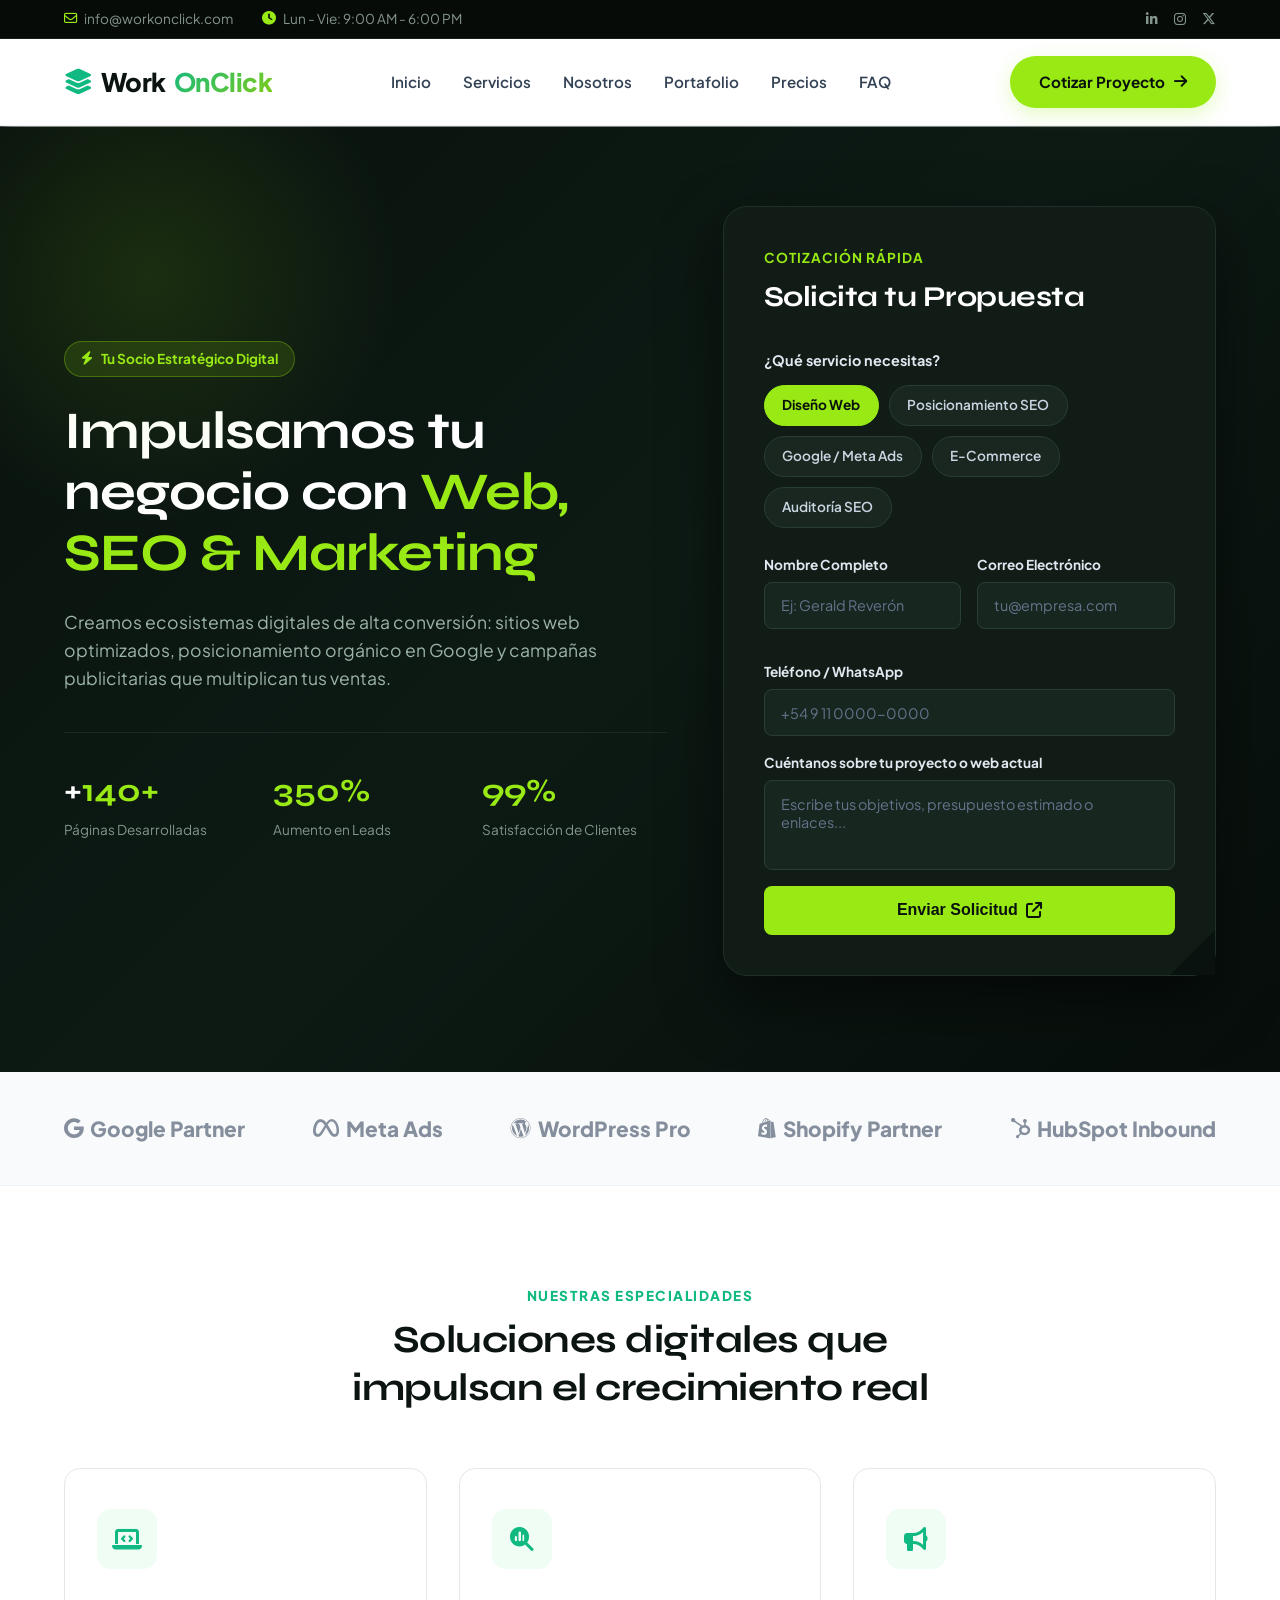
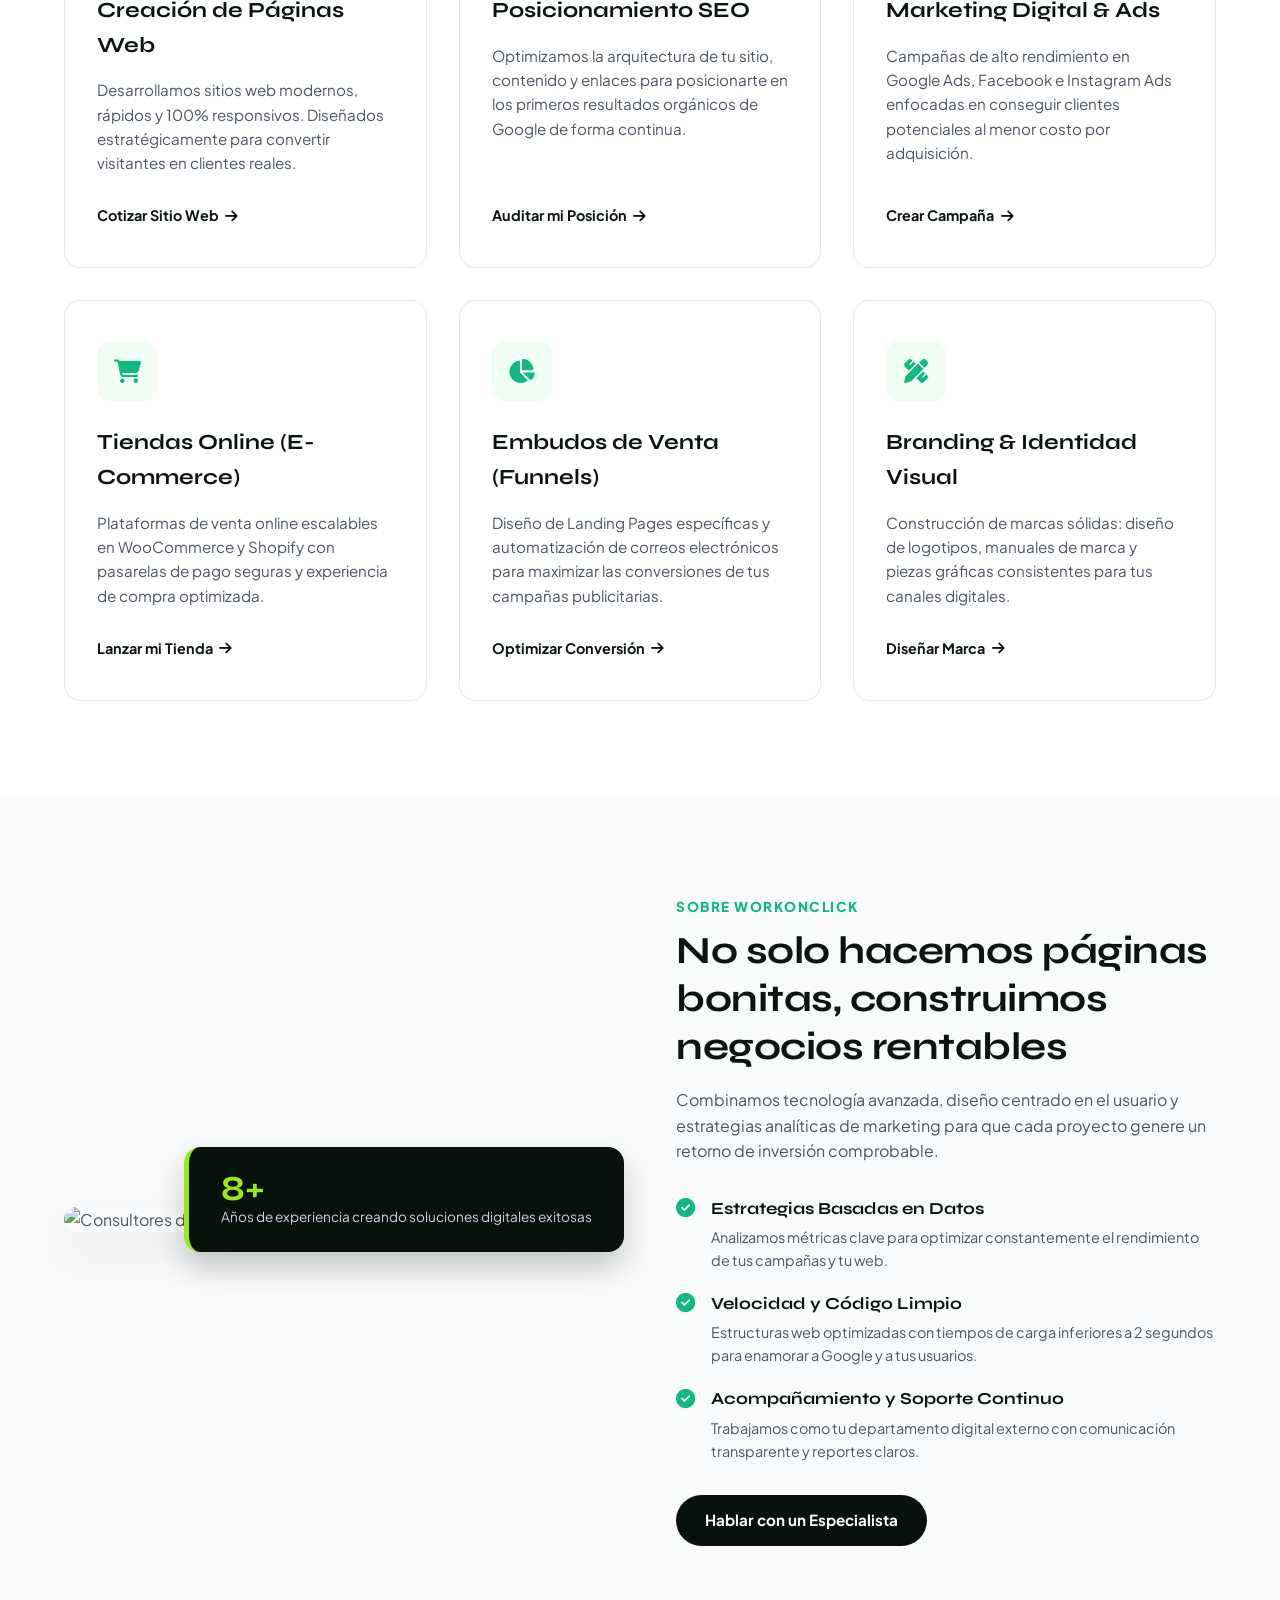
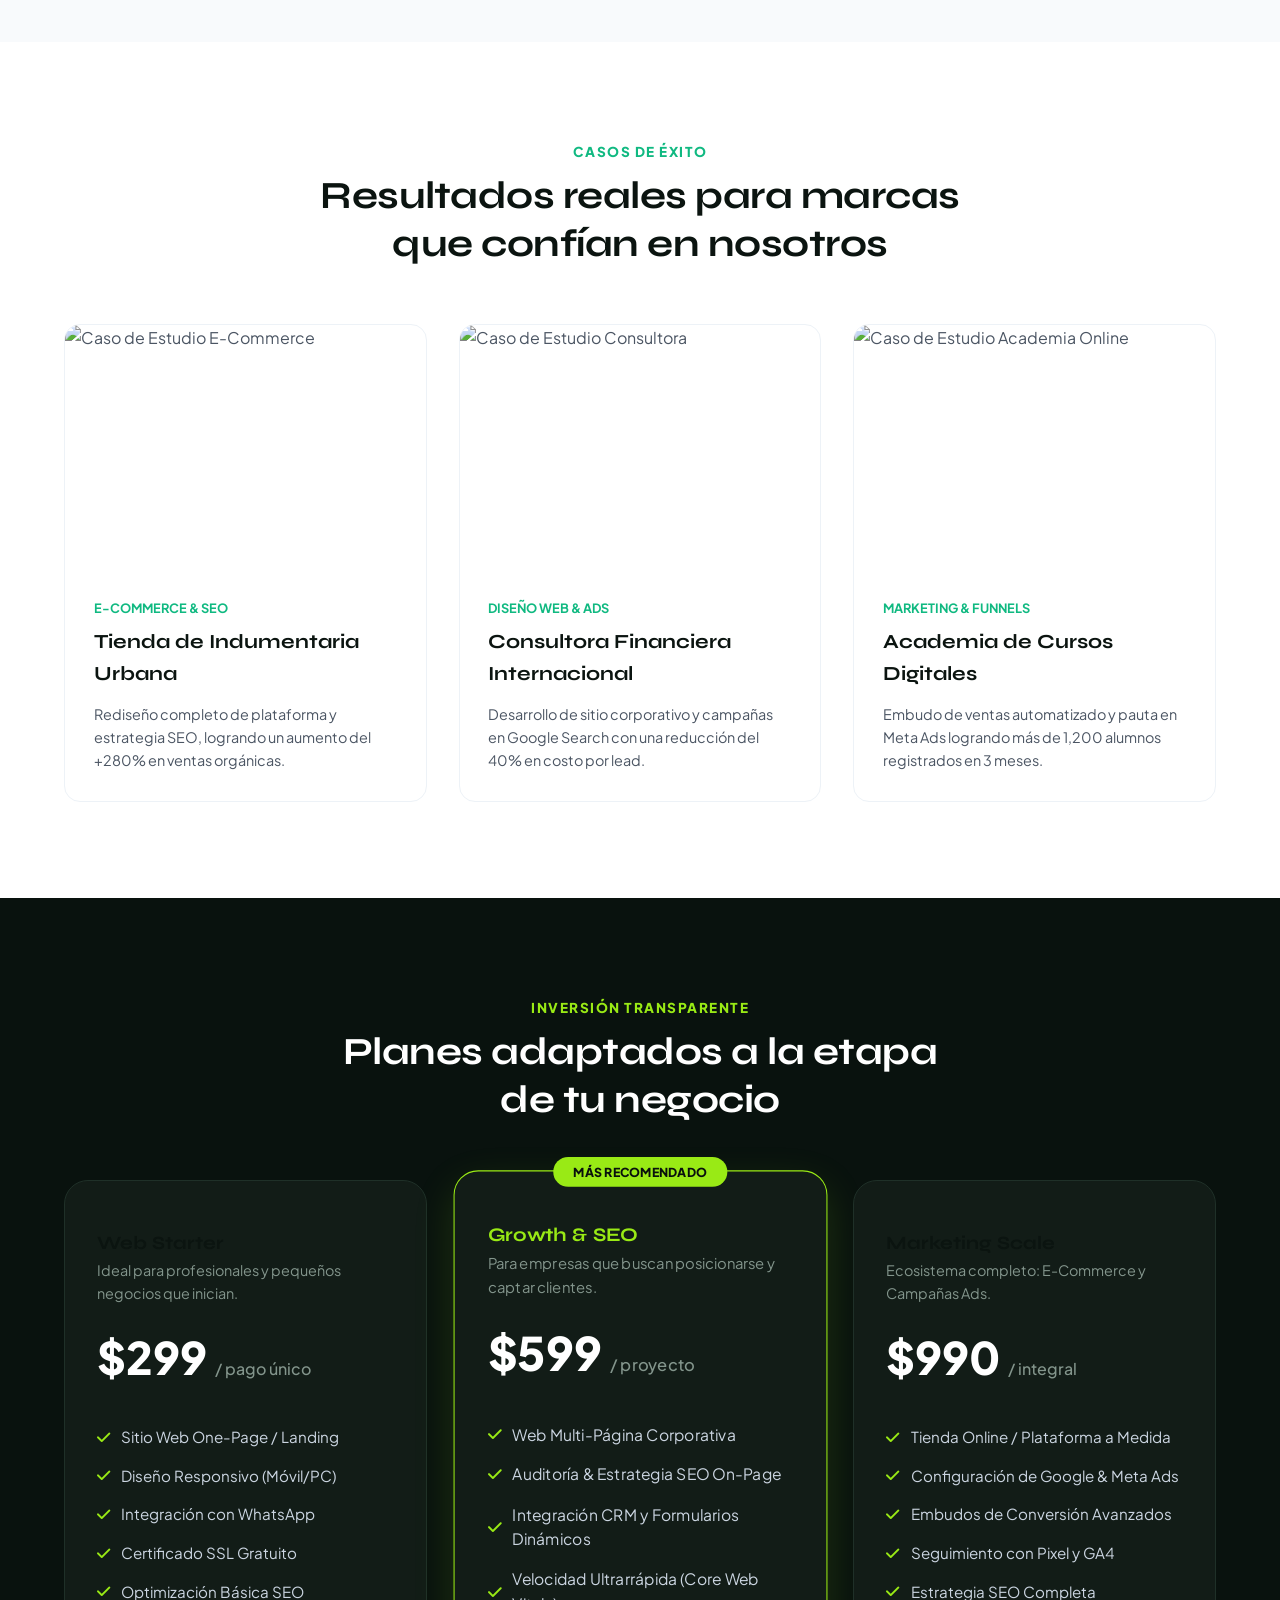
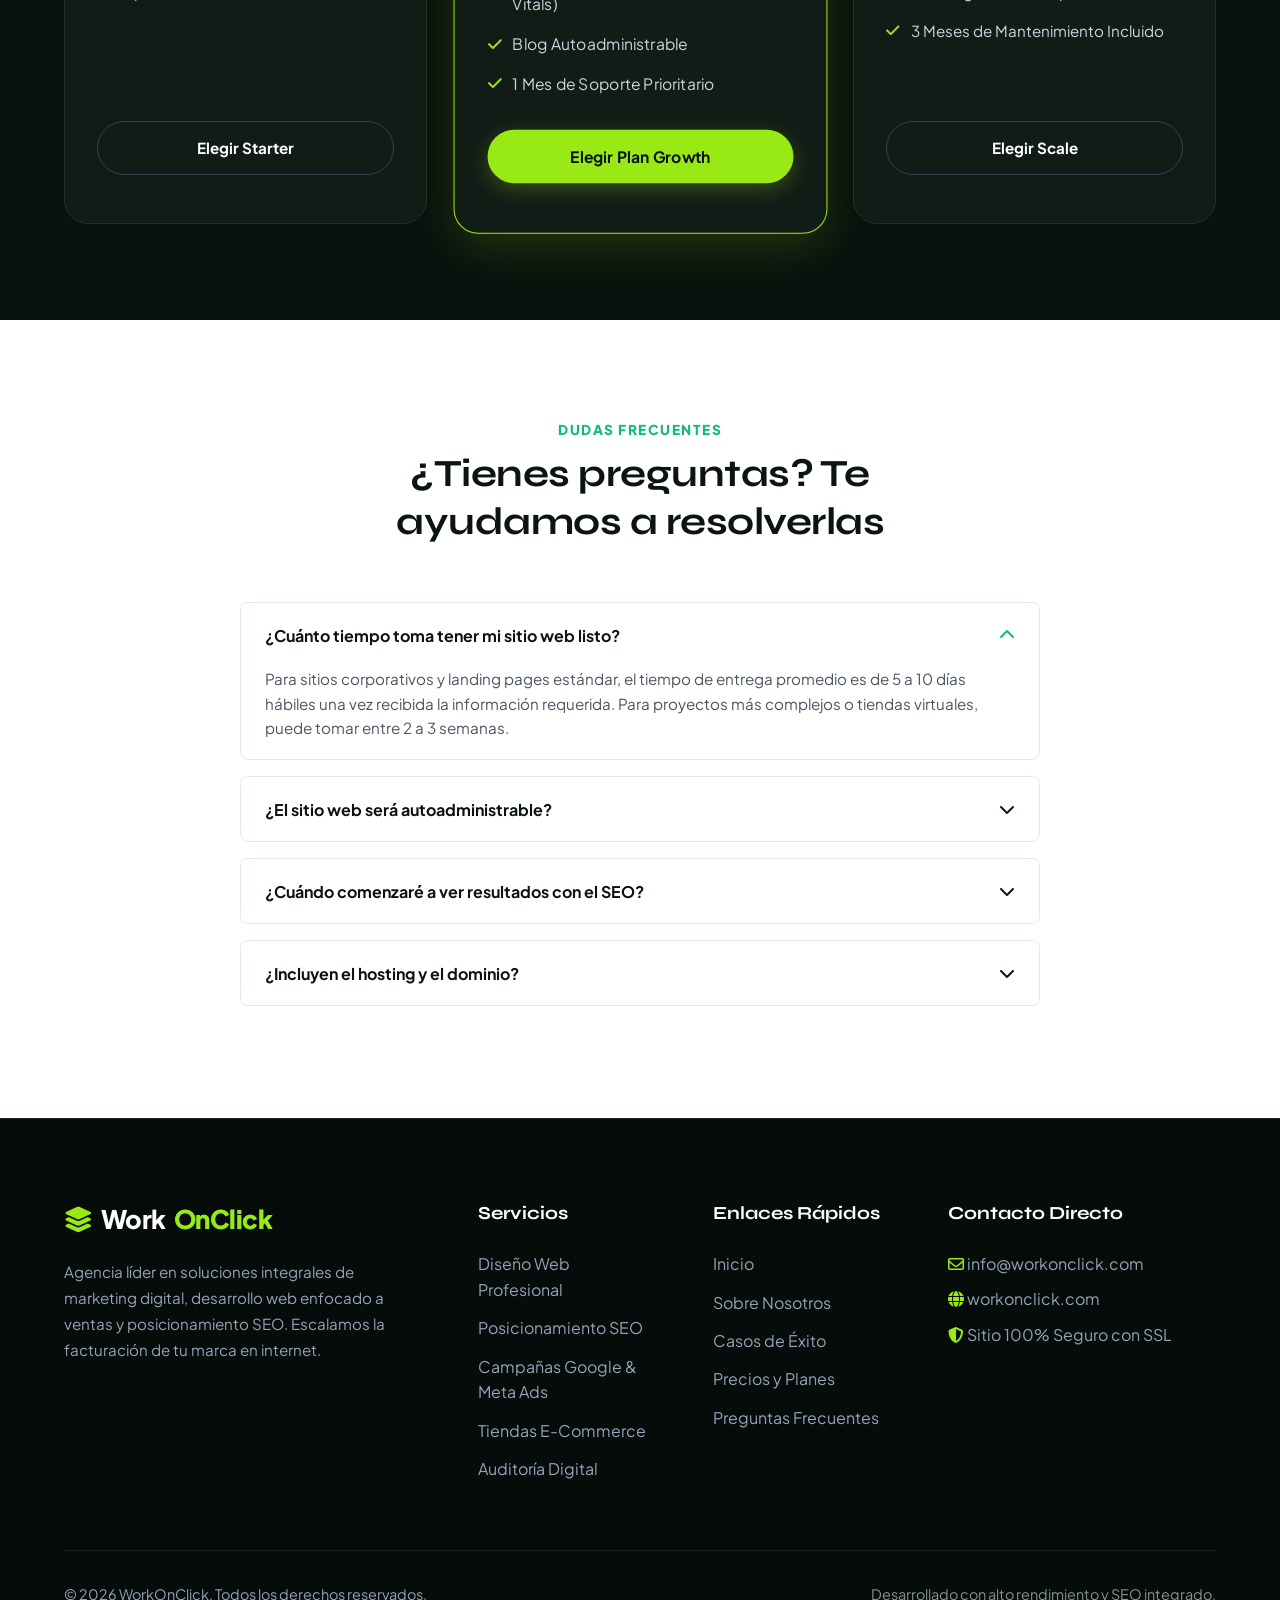
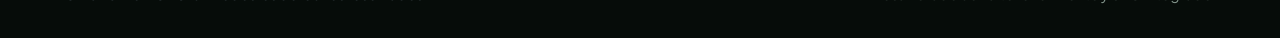
==== index.html @ f4eeff69 "Primer commit: web WorkOnClick" ====
<!DOCTYPE html>
<html lang="es">
<head>
  <meta charset="UTF-8">
  <meta name="viewport" content="width=device-width, initial-scale=1.0">
  <meta name="description" content="WorkOnClick - Agencia especializada en Diseño Web de Alto Rendimiento, Posicionamiento SEO Estratégico y Marketing Digital para escalar tus ventas.">
  <title>WorkOnClick | Marketing Digital, Creación Web & SEO</title>

  <!-- Google Fonts & Font Awesome -->
  <link rel="preconnect" href="https://fonts.googleapis.com">
  <link rel="preconnect" href="https://fonts.gstatic.com" crossorigin>
  <link href="https://fonts.googleapis.com/css2?family=Plus+Jakarta+Sans:wght@300;400;500;600;700;800&family=Syne:wght@700;800&display=swap" rel="stylesheet">
  <link rel="stylesheet" href="https://cdnjs.cloudflare.com/ajax/libs/font-awesome/6.5.1/css/all.min.css">

  <style>
    :root {
      --primary: #99ea15;          /* Verde lima vibrante estilo Growify */
      --primary-dark: #7ec70c;
      --primary-glow: rgba(153, 234, 21, 0.25);
      --dark-bg: #09110d;          /* Fondo oscuro profundo */
      --card-bg: #121c17;          /* Fondo tarjetas oscuras */
      --card-border: #1f3028;
      --light-bg: #f8fafc;
      --dark-text: #0b1410;
      --text-muted: #83958c;
      --text-body: #4b5563;
      --white: #ffffff;
      --radius-sm: 8px;
      --radius-md: 16px;
      --radius-lg: 24px;
      --transition: all 0.3s cubic-bezier(0.4, 0, 0.2, 1);
    }

    * {
      margin: 0;
      padding: 0;
      box-sizing: border-box;
    }

    html {
      scroll-behavior: smooth;
    }

    body {
      font-family: 'Plus Jakarta Sans', sans-serif;
      color: var(--text-body);
      background-color: var(--white);
      line-height: 1.6;
      overflow-x: hidden;
    }

    h1, h2, h3, h4, h5, .brand-font {
      font-family: 'Syne', 'Plus Jakarta Sans', sans-serif;
      color: var(--dark-text);
      font-weight: 700;
    }

    a {
      text-decoration: none;
      color: inherit;
    }

    ul {
      list-style: none;
    }

    img {
      max-width: 100%;
      height: auto;
      display: block;
    }

    .container {
      width: 90%;
      max-width: 1240px;
      margin: 0 auto;
    }

    /* Buttons */
    .btn {
      display: inline-flex;
      align-items: center;
      justify-content: center;
      gap: 0.6rem;
      padding: 0.85rem 1.8rem;
      border-radius: 50px;
      font-weight: 700;
      font-size: 0.95rem;
      transition: var(--transition);
      cursor: pointer;
      border: none;
    }

    .btn-lime {
      background-color: var(--primary);
      color: var(--dark-bg);
      box-shadow: 0 6px 20px var(--primary-glow);
    }

    .btn-lime:hover {
      background-color: var(--primary-dark);
      transform: translateY(-2px);
      box-shadow: 0 10px 25px rgba(153, 234, 21, 0.4);
    }

    .btn-dark {
      background-color: var(--dark-bg);
      color: var(--white);
    }

    .btn-dark:hover {
      background-color: #17241e;
      transform: translateY(-2px);
    }

    .btn-outline {
      border: 1.5px solid #d1d5db;
      background: transparent;
      color: var(--dark-text);
    }

    .btn-outline:hover {
      border-color: var(--dark-text);
      background: var(--light-bg);
    }

    /* Top Bar */
    .topbar {
      background: #060b08;
      color: var(--text-muted);
      font-size: 0.85rem;
      padding: 0.5rem 0;
      border-bottom: 1px solid #14221a;
    }

    .topbar-content {
      display: flex;
      justify-content: space-between;
      align-items: center;
    }

    .topbar-info {
      display: flex;
      gap: 1.8rem;
    }

    .topbar-info span {
      display: flex;
      align-items: center;
      gap: 0.4rem;
    }

    .topbar-info i {
      color: var(--primary);
    }

    .topbar-socials {
      display: flex;
      gap: 1rem;
    }

    .topbar-socials a {
      color: var(--text-muted);
      transition: var(--transition);
    }

    .topbar-socials a:hover {
      color: var(--primary);
    }

    /* Main Navigation */
    header {
      position: sticky;
      top: 0;
      background: rgba(255, 255, 255, 0.96);
      backdrop-filter: blur(10px);
      z-index: 1000;
      border-bottom: 1px solid #edf2f7;
    }

    .navbar {
      display: flex;
      justify-content: space-between;
      align-items: center;
      padding: 1.1rem 0;
    }

    .logo {
      font-size: 1.6rem;
      font-weight: 800;
      color: var(--dark-text);
      display: flex;
      align-items: center;
      gap: 0.5rem;
      letter-spacing: -0.5px;
    }

    .logo span {
      color: #10b981;
      background: linear-gradient(135deg, #10b981 0%, #84cc16 100%);
      -webkit-background-clip: text;
      -webkit-text-fill-color: transparent;
    }

    .nav-menu {
      display: flex;
      align-items: center;
      gap: 2rem;
    }

    .nav-menu a {
      font-weight: 600;
      font-size: 0.95rem;
      color: #334155;
      transition: var(--transition);
    }

    .nav-menu a:hover {
      color: #10b981;
    }

    /* Hero LeadGen */
    .hero {
      position: relative;
      background: linear-gradient(135deg, #09120e 0%, #0d1a14 50%, #070e0b 100%);
      color: var(--white);
      padding: 5rem 0 6rem;
      overflow: hidden;
    }

    .hero::before {
      content: '';
      position: absolute;
      width: 500px;
      height: 500px;
      background: radial-gradient(circle, rgba(153,234,21,0.12) 0%, rgba(0,0,0,0) 70%);
      top: -100px;
      left: -100px;
      border-radius: 50%;
      pointer-events: none;
    }

    .hero-grid {
      display: grid;
      grid-template-columns: 1.1fr 0.9fr;
      gap: 3.5rem;
      align-items: center;
    }

    .hero-badge {
      display: inline-flex;
      align-items: center;
      gap: 0.5rem;
      background: rgba(153, 234, 21, 0.12);
      color: var(--primary);
      border: 1px solid rgba(153, 234, 21, 0.3);
      padding: 0.4rem 1rem;
      border-radius: 50px;
      font-size: 0.85rem;
      font-weight: 700;
      margin-bottom: 1.5rem;
    }

    .hero-title {
      font-size: 3.3rem;
      line-height: 1.15;
      color: var(--white);
      margin-bottom: 1.5rem;
      letter-spacing: -1px;
    }

    .hero-title span {
      color: var(--primary);
      position: relative;
    }

    .hero-desc {
      font-size: 1.1rem;
      color: #9cb3a8;
      margin-bottom: 2.5rem;
      max-width: 540px;
    }

    .hero-metrics {
      display: grid;
      grid-template-columns: repeat(3, 1fr);
      gap: 1.5rem;
      border-top: 1px solid #1a2a22;
      padding-top: 2rem;
    }

    .metric-box h3 {
      font-size: 2rem;
      color: var(--white);
      margin-bottom: 0.2rem;
    }

    .metric-box h3 span {
      color: var(--primary);
    }

    .metric-box p {
      color: var(--text-muted);
      font-size: 0.85rem;
    }

    /* Growify LeadGen Form Card */
    .leadgen-card {
      background: var(--card-bg);
      border: 1px solid var(--card-border);
      border-radius: var(--radius-lg);
      padding: 2.5rem;
      box-shadow: 0 25px 60px rgba(0,0,0,0.5);
      position: relative;
    }

    .leadgen-card::after {
      content: '';
      position: absolute;
      bottom: 0;
      right: 0;
      width: 0;
      height: 0;
      border-style: solid;
      border-width: 0 0 45px 45px;
      border-color: transparent transparent #09120e transparent;
    }

    .form-header {
      margin-bottom: 1.8rem;
    }

    .form-header p {
      color: var(--primary);
      font-size: 0.85rem;
      font-weight: 700;
      text-transform: uppercase;
      letter-spacing: 1px;
      margin-bottom: 0.3rem;
    }

    .form-header h3 {
      color: var(--white);
      font-size: 1.8rem;
      letter-spacing: -0.5px;
    }

    .service-selection-title {
      font-size: 0.9rem;
      font-weight: 700;
      color: #e2e8f0;
      margin-bottom: 0.8rem;
      display: block;
    }

    .chips-group {
      display: flex;
      flex-wrap: wrap;
      gap: 0.6rem;
      margin-bottom: 1.6rem;
    }

    .chip-radio {
      display: none;
    }

    .chip-label {
      padding: 0.55rem 1.1rem;
      background: #192720;
      color: #cbd5e1;
      border: 1px solid #283e33;
      border-radius: 50px;
      font-size: 0.85rem;
      font-weight: 600;
      cursor: pointer;
      transition: var(--transition);
    }

    .chip-radio:checked + .chip-label {
      background: var(--primary);
      color: var(--dark-bg);
      border-color: var(--primary);
      font-weight: 700;
    }

    .chip-label:hover {
      background: #22352b;
    }

    .input-grid-2 {
      display: grid;
      grid-template-columns: 1fr 1fr;
      gap: 1rem;
      margin-bottom: 1rem;
    }

    .input-group {
      display: flex;
      flex-direction: column;
      gap: 0.4rem;
      margin-bottom: 1rem;
    }

    .input-group label {
      font-size: 0.85rem;
      font-weight: 700;
      color: #e2e8f0;
    }

    .custom-input {
      width: 100%;
      background: #182620;
      border: 1px solid #2a3f34;
      border-radius: var(--radius-sm);
      padding: 0.85rem 1rem;
      color: var(--white);
      font-family: inherit;
      font-size: 0.9rem;
      outline: none;
      transition: var(--transition);
    }

    .custom-input::placeholder {
      color: #64748b;
    }

    .custom-input:focus {
      border-color: var(--primary);
      background: #1c2d26;
      box-shadow: 0 0 0 2px var(--primary-glow);
    }

    textarea.custom-input {
      resize: none;
      height: 90px;
    }

    .form-btn-submit {
      width: 100%;
      background: var(--primary);
      color: var(--dark-bg);
      font-weight: 800;
      font-size: 1rem;
      padding: 0.95rem;
      border-radius: var(--radius-sm);
      border: none;
      display: flex;
      justify-content: center;
      align-items: center;
      gap: 0.5rem;
      cursor: pointer;
      transition: var(--transition);
      margin-top: 0.5rem;
    }

    .form-btn-submit:hover {
      background: var(--primary-dark);
      transform: translateY(-2px);
    }

    /* Clients Bar */
    .clients-bar {
      background: var(--light-bg);
      padding: 2.5rem 0;
      border-bottom: 1px solid #edf2f7;
    }

    .clients-wrapper {
      display: flex;
      justify-content: space-between;
      align-items: center;
      opacity: 0.65;
      flex-wrap: wrap;
      gap: 2rem;
    }

    .client-logo {
      font-size: 1.3rem;
      font-weight: 800;
      color: #475569;
      display: flex;
      align-items: center;
      gap: 0.4rem;
    }

    /* Section Headers */
    .section-header {
      text-align: center;
      max-width: 650px;
      margin: 0 auto 3.5rem;
    }

    .section-tag {
      display: inline-block;
      font-size: 0.85rem;
      font-weight: 800;
      color: #10b981;
      text-transform: uppercase;
      letter-spacing: 1.5px;
      margin-bottom: 0.6rem;
    }

    .section-title {
      font-size: 2.4rem;
      line-height: 1.25;
      letter-spacing: -0.5px;
    }

    /* Services Section */
    .services-section {
      padding: 6rem 0;
      background: var(--white);
    }

    .services-grid {
      display: grid;
      grid-template-columns: repeat(3, 1fr);
      gap: 2rem;
    }

    .service-card {
      background: var(--white);
      border: 1px solid #e5e7eb;
      border-radius: var(--radius-md);
      padding: 2.5rem 2rem;
      transition: var(--transition);
      display: flex;
      flex-direction: column;
      justify-content: space-between;
      position: relative;
    }

    .service-card:hover {
      border-color: #10b981;
      transform: translateY(-6px);
      box-shadow: 0 20px 35px rgba(0,0,0,0.06);
    }

    .service-icon-box {
      width: 60px;
      height: 60px;
      background: #f0fdf4;
      border-radius: 14px;
      display: flex;
      align-items: center;
      justify-content: center;
      font-size: 1.5rem;
      color: #10b981;
      margin-bottom: 1.5rem;
    }

    .service-card h3 {
      font-size: 1.35rem;
      margin-bottom: 1rem;
    }

    .service-card p {
      font-size: 0.95rem;
      color: var(--text-body);
      margin-bottom: 1.8rem;
    }

    .service-cta {
      display: inline-flex;
      align-items: center;
      gap: 0.4rem;
      font-weight: 700;
      color: var(--dark-text);
      font-size: 0.9rem;
      transition: var(--transition);
    }

    .service-card:hover .service-cta {
      color: #10b981;
      gap: 0.7rem;
    }

    /* About Section */
    .about-section {
      padding: 6rem 0;
      background: var(--light-bg);
    }

    .about-grid {
      display: grid;
      grid-template-columns: 1fr 1fr;
      gap: 4.5rem;
      align-items: center;
    }

    .about-img-wrap {
      position: relative;
    }

    .about-img-wrap img {
      border-radius: var(--radius-lg);
      box-shadow: 0 20px 40px rgba(0,0,0,0.08);
      width: 100%;
    }

    .experience-badge {
      position: absolute;
      bottom: -20px;
      right: -20px;
      background: var(--dark-bg);
      color: var(--white);
      padding: 1.5rem 2rem;
      border-radius: var(--radius-md);
      border-left: 5px solid var(--primary);
      box-shadow: 0 15px 30px rgba(0,0,0,0.2);
    }

    .experience-badge h4 {
      color: var(--primary);
      font-size: 2.2rem;
      line-height: 1;
    }

    .experience-badge p {
      font-size: 0.85rem;
      color: #cbd5e1;
    }

    .about-features-list {
      margin: 2rem 0;
    }

    .about-feature-item {
      display: flex;
      gap: 1rem;
      margin-bottom: 1.2rem;
    }

    .about-feature-item i {
      color: #10b981;
      font-size: 1.2rem;
      margin-top: 0.2rem;
    }

    .about-feature-item h4 {
      font-size: 1.05rem;
      margin-bottom: 0.2rem;
    }

    /* Portfolio Section */
    .portfolio-section {
      padding: 6rem 0;
    }

    .portfolio-grid {
      display: grid;
      grid-template-columns: repeat(3, 1fr);
      gap: 2rem;
    }

    .portfolio-card {
      border-radius: var(--radius-md);
      overflow: hidden;
      border: 1px solid #edf2f7;
      background: var(--white);
      transition: var(--transition);
    }

    .portfolio-card:hover {
      transform: translateY(-6px);
      box-shadow: 0 20px 35px rgba(0,0,0,0.08);
    }

    .portfolio-thumbnail {
      height: 240px;
      overflow: hidden;
      position: relative;
    }

    .portfolio-thumbnail img {
      width: 100%;
      height: 100%;
      object-fit: cover;
      transition: var(--transition);
    }

    .portfolio-card:hover .portfolio-thumbnail img {
      transform: scale(1.05);
    }

    .portfolio-body {
      padding: 1.8rem;
    }

    .portfolio-tag {
      font-size: 0.8rem;
      font-weight: 700;
      color: #10b981;
      text-transform: uppercase;
    }

    .portfolio-body h3 {
      font-size: 1.25rem;
      margin: 0.4rem 0 0.8rem;
    }

    /* Pricing Section */
    .pricing-section {
      padding: 6rem 0;
      background: #09120e;
      color: var(--white);
    }

    .pricing-section .section-title {
      color: var(--white);
    }

    .pricing-grid {
      display: grid;
      grid-template-columns: repeat(3, 1fr);
      gap: 2rem;
      margin-top: 3rem;
    }

    .pricing-card {
      background: var(--card-bg);
      border: 1px solid var(--card-border);
      border-radius: var(--radius-lg);
      padding: 3rem 2rem;
      display: flex;
      flex-direction: column;
      justify-content: space-between;
      position: relative;
      transition: var(--transition);
    }

    .pricing-card.featured {
      border-color: var(--primary);
      box-shadow: 0 15px 40px rgba(153, 234, 21, 0.15);
      transform: scale(1.03);
    }

    .popular-tag {
      position: absolute;
      top: -14px;
      left: 50%;
      transform: translateX(-50%);
      background: var(--primary);
      color: var(--dark-bg);
      font-size: 0.75rem;
      font-weight: 800;
      padding: 0.3rem 1.2rem;
      border-radius: 50px;
      text-transform: uppercase;
    }

    .price-value {
      font-size: 2.8rem;
      font-weight: 800;
      color: var(--white);
      margin: 1rem 0 1.5rem;
    }

    .price-value span {
      font-size: 1rem;
      font-weight: 500;
      color: var(--text-muted);
    }

    .pricing-features {
      margin: 2rem 0;
    }

    .pricing-features li {
      display: flex;
      align-items: center;
      gap: 0.7rem;
      font-size: 0.95rem;
      color: #cbd5e1;
      margin-bottom: 0.9rem;
    }

    .pricing-features i {
      color: var(--primary);
    }

    /* FAQ Section */
    .faq-section {
      padding: 6rem 0;
      background: var(--white);
    }

    .faq-wrapper {
      max-width: 800px;
      margin: 0 auto;
    }

    .faq-item {
      border: 1px solid #e2e8f0;
      border-radius: var(--radius-sm);
      margin-bottom: 1rem;
      overflow: hidden;
    }

    .faq-question {
      padding: 1.2rem 1.5rem;
      background: var(--white);
      display: flex;
      justify-content: space-between;
      align-items: center;
      cursor: pointer;
      font-weight: 700;
      color: var(--dark-text);
    }

    .faq-question i {
      transition: var(--transition);
    }

    .faq-answer {
      padding: 0 1.5rem 1.2rem;
      font-size: 0.95rem;
      color: var(--text-body);
      display: none;
    }

    .faq-item.active .faq-answer {
      display: block;
    }

    .faq-item.active .faq-question i {
      transform: rotate(180deg);
      color: #10b981;
    }

    /* Footer */
    footer {
      background: #060c09;
      color: #94a3b8;
      padding: 5rem 0 2rem;
      border-top: 1px solid #14221a;
    }

    .footer-grid {
      display: grid;
      grid-template-columns: 2fr 1fr 1fr 1.5fr;
      gap: 3.5rem;
      margin-bottom: 3.5rem;
    }

    .footer-col h4 {
      color: var(--white);
      font-size: 1.15rem;
      margin-bottom: 1.4rem;
    }

    .footer-col ul li {
      margin-bottom: 0.8rem;
    }

    .footer-col ul a {
      transition: var(--transition);
    }

    .footer-col ul a:hover {
      color: var(--primary);
      padding-left: 4px;
    }

    .footer-bottom {
      border-top: 1px solid #15241c;
      padding-top: 2rem;
      display: flex;
      justify-content: space-between;
      align-items: center;
      font-size: 0.9rem;
      flex-wrap: wrap;
      gap: 1rem;
    }

    /* Mobile Responsive */
    @media (max-width: 992px) {
      .hero-grid, .about-grid {
        grid-template-columns: 1fr;
      }
      .services-grid, .portfolio-grid, .pricing-grid {
        grid-template-columns: 1fr;
      }
      .footer-grid {
        grid-template-columns: 1fr 1fr;
      }
      .pricing-card.featured {
        transform: none;
      }
    }

    @media (max-width: 768px) {
      .topbar {
        display: none;
      }
      .nav-menu {
        display: none;
      }
      .hero-title {
        font-size: 2.4rem;
      }
      .hero-metrics {
        grid-template-columns: 1fr;
        gap: 1rem;
      }
      .input-grid-2 {
        grid-template-columns: 1fr;
      }
      .footer-grid {
        grid-template-columns: 1fr;
      }
    }
  </style>
</head>
<body>

  <!-- Top Bar -->
  <div class="topbar">
    <div class="container topbar-content">
      <div class="topbar-info">
        <span><i class="fa-regular fa-envelope"></i> info@workonclick.com</span>
        <span><i class="fa-solid fa-clock"></i> Lun - Vie: 9:00 AM - 6:00 PM</span>
      </div>
      <div class="topbar-socials">
        <a href="#"><i class="fa-brands fa-linkedin-in"></i></a>
        <a href="#"><i class="fa-brands fa-instagram"></i></a>
        <a href="#"><i class="fa-brands fa-x-twitter"></i></a>
      </div>
    </div>
  </div>

  <!-- Header -->
  <header>
    <div class="container navbar">
      <a href="#" class="logo">
        <i class="fa-solid fa-layer-group" style="color: #10b981;"></i> Work<span>OnClick</span>
      </a>
      <ul class="nav-menu">
        <li><a href="#hero">Inicio</a></li>
        <li><a href="#servicios">Servicios</a></li>
        <li><a href="#nosotros">Nosotros</a></li>
        <li><a href="#portafolio">Portafolio</a></li>
        <li><a href="#precios">Precios</a></li>
        <li><a href="#faq">FAQ</a></li>
      </ul>
      <a href="#hero" class="btn btn-lime">Cotizar Proyecto <i class="fa-solid fa-arrow-right"></i></a>
    </div>
  </header>

  <!-- SECCIÓN 1: HERO CON FORMULARIO INTEGRADO (LEADGEN DEMO) -->
  <section id="hero" class="hero">
    <div class="container hero-grid">
      
      <!-- Columna Izquierda: Información -->
      <div class="hero-left">
        <div class="hero-badge">
          <i class="fa-solid fa-bolt"></i> Tu Socio Estratégico Digital
        </div>
        <h1 class="hero-title">
          Impulsamos tu negocio con <span>Web, SEO & Marketing</span>
        </h1>
        <p class="hero-desc">
          Creamos ecosistemas digitales de alta conversión: sitios web optimizados, posicionamiento orgánico en Google y campañas publicitarias que multiplican tus ventas.
        </p>

        <!-- Métricas con clase counter para animación -->
        <div class="hero-metrics">
          <div class="metric-box">
            <h3>+<span class="counter" data-target="140">0</span><span>+</span></h3>
            <p>Páginas Desarrolladas</p>
          </div>
          <div class="metric-box">
            <h3><span class="counter" data-target="350">0</span><span>%</span></h3>
            <p>Aumento en Leads</p>
          </div>
          <div class="metric-box">
            <h3><span class="counter" data-target="99">0</span><span>%</span></h3>
            <p>Satisfacción de Clientes</p>
          </div>
        </div>
      </div>

      <!-- Columna Derecha: Formulario Growify Dark -->
      <div class="hero-right">
        <div class="leadgen-card">
          <div class="form-header">
            <p>Cotización Rápida</p>
            <h3>Solicita tu Propuesta</h3>
          </div>

          <form id="contactForm" action="https://api.web3forms.com/submit" method="POST">
            <!-- Configuración de Web3Forms -->
            <input type="hidden" name="access_key" value="b9a16194-e578-4d93-9953-362dac533d74">
            <input type="hidden" name="from_name" value="WorkOnClick Leads">
            <input type="hidden" name="subject" value="🚀 Nueva Solicitud de Propuesta - workonclick.com">
            <input type="hidden" name="replyto" value="@email">
            <input type="checkbox" name="botcheck" style="display: none;">

            <!-- Selección de Servicio con Chips -->
            <span class="service-selection-title">¿Qué servicio necesitas?</span>
            <div class="chips-group">
              <input type="radio" name="Servicio Solicitado" value="Diseño Web" id="srv_web" class="chip-radio" checked>
              <label for="srv_web" class="chip-label">Diseño Web</label>

              <input type="radio" name="Servicio Solicitado" value="Posicionamiento SEO" id="srv_seo" class="chip-radio">
              <label for="srv_seo" class="chip-label">Posicionamiento SEO</label>

              <input type="radio" name="Servicio Solicitado" value="Google / Meta Ads" id="srv_ads" class="chip-radio">
              <label for="srv_ads" class="chip-label">Google / Meta Ads</label>

              <input type="radio" name="Servicio Solicitado" value="E-Commerce" id="srv_ecom" class="chip-radio">
              <label for="srv_ecom" class="chip-label">E-Commerce</label>

              <input type="radio" name="Servicio Solicitado" value="Auditoría SEO" id="srv_audit" class="chip-radio">
              <label for="srv_audit" class="chip-label">Auditoría SEO</label>
            </div>

            <!-- Campos Nombre y Email -->
            <div class="input-grid-2">
              <div class="input-group">
                <label>Nombre Completo</label>
                <input type="text" name="Nombre Completo" class="custom-input" placeholder="Ej: Gerald Reverón" required>
              </div>
              <div class="input-group">
                <label>Correo Electrónico</label>
                <input type="email" name="email" class="custom-input" placeholder="tu@empresa.com" required>
              </div>
            </div>

            <!-- Teléfono -->
            <div class="input-group">
              <label>Teléfono / WhatsApp</label>
              <input type="tel" name="WhatsApp o Telefono" class="custom-input" placeholder="+54 9 11 0000-0000" required>
            </div>

            <!-- Mensaje -->
            <div class="input-group">
              <label>Cuéntanos sobre tu proyecto o web actual</label>
              <textarea name="Detalles del Proyecto" class="custom-input" placeholder="Escribe tus objetivos, presupuesto estimado o enlaces..."></textarea>
            </div>

            <!-- Mensaje de confirmación en la web -->
            <div id="form-result" style="display: none; padding: 12px; margin-bottom: 12px; border-radius: 8px; text-align: center; font-weight: 600; font-size: 14px;"></div>

            <!-- Botón Submit -->
            <button type="submit" id="btn-submit-form" class="form-btn-submit">
              Enviar Solicitud <i class="fa-solid fa-arrow-up-right-from-square"></i>
            </button>
          </form>
        </div>
      </div>

    </div>
  </section>

  <!-- Clients Bar -->
  <div class="clients-bar">
    <div class="container clients-wrapper">
      <div class="client-logo"><i class="fa-brands fa-google"></i> Google Partner</div>
      <div class="client-logo"><i class="fa-brands fa-meta"></i> Meta Ads</div>
      <div class="client-logo"><i class="fa-brands fa-wordpress"></i> WordPress Pro</div>
      <div class="client-logo"><i class="fa-brands fa-shopify"></i> Shopify Partner</div>
      <div class="client-logo"><i class="fa-brands fa-hubspot"></i> HubSpot Inbound</div>
    </div>
  </div>

  <!-- SECCIÓN 2: SERVICIOS -->
  <section id="servicios" class="services-section">
    <div class="container">
      <div class="section-header">
        <span class="section-tag">Nuestras Especialidades</span>
        <h2 class="section-title">Soluciones digitales que impulsan el crecimiento real</h2>
      </div>

      <div class="services-grid">
        <!-- Servicio 1 -->
        <div class="service-card">
          <div>
            <div class="service-icon-box"><i class="fa-solid fa-laptop-code"></i></div>
            <h3>Creación de Páginas Web</h3>
            <p>Desarrollamos sitios web modernos, rápidos y 100% responsivos. Diseñados estratégicamente para convertir visitantes en clientes reales.</p>
          </div>
          <a href="#hero" class="service-cta">Cotizar Sitio Web <i class="fa-solid fa-arrow-right"></i></a>
        </div>

        <!-- Servicio 2 -->
        <div class="service-card">
          <div>
            <div class="service-icon-box"><i class="fa-solid fa-magnifying-glass-chart"></i></div>
            <h3>Posicionamiento SEO</h3>
            <p>Optimizamos la arquitectura de tu sitio, contenido y enlaces para posicionarte en los primeros resultados orgánicos de Google de forma continua.</p>
          </div>
          <a href="#hero" class="service-cta">Auditar mi Posición <i class="fa-solid fa-arrow-right"></i></a>
        </div>

        <!-- Servicio 3 -->
        <div class="service-card">
          <div>
            <div class="service-icon-box"><i class="fa-solid fa-bullhorn"></i></div>
            <h3>Marketing Digital & Ads</h3>
            <p>Campañas de alto rendimiento en Google Ads, Facebook e Instagram Ads enfocadas en conseguir clientes potenciales al menor costo por adquisición.</p>
          </div>
          <a href="#hero" class="service-cta">Crear Campaña <i class="fa-solid fa-arrow-right"></i></a>
        </div>

        <!-- Servicio 4 -->
        <div class="service-card">
          <div>
            <div class="service-icon-box"><i class="fa-solid fa-cart-shopping"></i></div>
            <h3>Tiendas Online (E-Commerce)</h3>
            <p>Plataformas de venta online escalables en WooCommerce y Shopify con pasarelas de pago seguras y experiencia de compra optimizada.</p>
          </div>
          <a href="#hero" class="service-cta">Lanzar mi Tienda <i class="fa-solid fa-arrow-right"></i></a>
        </div>

        <!-- Servicio 5 -->
        <div class="service-card">
          <div>
            <div class="service-icon-box"><i class="fa-solid fa-chart-pie"></i></div>
            <h3>Embudos de Venta (Funnels)</h3>
            <p>Diseño de Landing Pages específicas y automatización de correos electrónicos para maximizar las conversiones de tus campañas publicitarias.</p>
          </div>
          <a href="#hero" class="service-cta">Optimizar Conversión <i class="fa-solid fa-arrow-right"></i></a>
        </div>

        <!-- Servicio 6 -->
        <div class="service-card">
          <div>
            <div class="service-icon-box"><i class="fa-solid fa-pen-ruler"></i></div>
            <h3>Branding & Identidad Visual</h3>
            <p>Construcción de marcas sólidas: diseño de logotipos, manuales de marca y piezas gráficas consistentes para tus canales digitales.</p>
          </div>
          <a href="#hero" class="service-cta">Diseñar Marca <i class="fa-solid fa-arrow-right"></i></a>
        </div>
      </div>
    </div>
  </section>

  <!-- SECCIÓN 3: ABOUT US -->
  <section id="nosotros" class="about-section">
    <div class="container about-grid">
      <div class="about-img-wrap">
        <img src="https://images.unsplash.com/photo-1552664730-d307ca884978?auto=format&fit=crop&w=800&q=80" alt="Consultores de marketing y desarrollo web">
        <div class="experience-badge">
          <h4>8+</h4>
          <p>Años de experiencia creando soluciones digitales exitosas</p>
        </div>
      </div>

      <div class="about-content">
        <span class="section-tag">Sobre WorkOnClick</span>
        <h2 class="section-title">No solo hacemos páginas bonitas, construimos negocios rentables</h2>
        <p style="margin-top: 1rem; margin-bottom: 1.5rem;">
          Combinamos tecnología avanzada, diseño centrado en el usuario y estrategias analíticas de marketing para que cada proyecto genere un retorno de inversión comprobable.
        </p>

        <div class="about-features-list">
          <div class="about-feature-item">
            <i class="fa-solid fa-circle-check"></i>
            <div>
              <h4>Estrategias Basadas en Datos</h4>
              <p style="font-size: 0.9rem;">Analizamos métricas clave para optimizar constantemente el rendimiento de tus campañas y tu web.</p>
            </div>
          </div>
          <div class="about-feature-item">
            <i class="fa-solid fa-circle-check"></i>
            <div>
              <h4>Velocidad y Código Limpio</h4>
              <p style="font-size: 0.9rem;">Estructuras web optimizadas con tiempos de carga inferiores a 2 segundos para enamorar a Google y a tus usuarios.</p>
            </div>
          </div>
          <div class="about-feature-item">
            <i class="fa-solid fa-circle-check"></i>
            <div>
              <h4>Acompañamiento y Soporte Continuo</h4>
              <p style="font-size: 0.9rem;">Trabajamos como tu departamento digital externo con comunicación transparente y reportes claros.</p>
            </div>
          </div>
        </div>

        <a href="#hero" class="btn btn-dark">Hablar con un Especialista</a>
      </div>
    </div>
  </section>

  <!-- SECCIÓN 4: PORTAFOLIO -->
  <section id="portafolio" class="portfolio-section">
    <div class="container">
      <div class="section-header">
        <span class="section-tag">Casos de Éxito</span>
        <h2 class="section-title">Resultados reales para marcas que confían en nosotros</h2>
      </div>

      <div class="portfolio-grid">
        <!-- Caso 1 -->
        <div class="portfolio-card">
          <div class="portfolio-thumbnail">
            <img src="https://images.unsplash.com/photo-1460925895917-afdab827c52f?auto=format&fit=crop&w=600&q=80" alt="Caso de Estudio E-Commerce">
          </div>
          <div class="portfolio-body">
            <span class="portfolio-tag">E-Commerce & SEO</span>
            <h3>Tienda de Indumentaria Urbana</h3>
            <p style="font-size: 0.9rem;">Rediseño completo de plataforma y estrategia SEO, logrando un aumento del +280% en ventas orgánicas.</p>
          </div>
        </div>

        <!-- Caso 2 -->
        <div class="portfolio-card">
          <div class="portfolio-thumbnail">
            <img src="https://images.unsplash.com/photo-1551836022-d5d88e9218df?auto=format&fit=crop&w=600&q=80" alt="Caso de Estudio Consultora">
          </div>
          <div class="portfolio-body">
            <span class="portfolio-tag">Diseño Web & Ads</span>
            <h3>Consultora Financiera Internacional</h3>
            <p style="font-size: 0.9rem;">Desarrollo de sitio corporativo y campañas en Google Search con una reducción del 40% en costo por lead.</p>
          </div>
        </div>

        <!-- Caso 3 -->
        <div class="portfolio-card">
          <div class="portfolio-thumbnail">
            <img src="https://images.unsplash.com/photo-1557804506-669a67965ba0?auto=format&fit=crop&w=600&q=80" alt="Caso de Estudio Academia Online">
          </div>
          <div class="portfolio-body">
            <span class="portfolio-tag">Marketing & Funnels</span>
            <h3>Academia de Cursos Digitales</h3>
            <p style="font-size: 0.9rem;">Embudo de ventas automatizado y pauta en Meta Ads logrando más de 1,200 alumnos registrados en 3 meses.</p>
          </div>
        </div>
      </div>
    </div>
  </section>

  <!-- SECCIÓN 5: PLANES DE PRECIO -->
  <section id="precios" class="pricing-section">
    <div class="container">
      <div class="section-header">
        <span class="section-tag" style="color: var(--primary);">Inversión Transparente</span>
        <h2 class="section-title">Planes adaptados a la etapa de tu negocio</h2>
      </div>

      <div class="pricing-grid">
        <!-- Plan 1 -->
        <div class="pricing-card">
          <div>
            <h3>Web Starter</h3>
            <p style="color: var(--text-muted); font-size: 0.9rem;">Ideal para profesionales y pequeños negocios que inician.</p>
            <div class="price-value">$299 <span>/ pago único</span></div>
            <ul class="pricing-features">
              <li><i class="fa-solid fa-check"></i> Sitio Web One-Page / Landing</li>
              <li><i class="fa-solid fa-check"></i> Diseño Responsivo (Móvil/PC)</li>
              <li><i class="fa-solid fa-check"></i> Integración con WhatsApp</li>
              <li><i class="fa-solid fa-check"></i> Certificado SSL Gratuito</li>
              <li><i class="fa-solid fa-check"></i> Optimización Básica SEO</li>
            </ul>
          </div>
          <a href="#hero" class="btn btn-outline" style="color: white; border-color: #334155; width: 100%;">Elegir Starter</a>
        </div>

        <!-- Plan 2 (Destacado) -->
        <div class="pricing-card featured">
          <div class="popular-tag">Más Recomendado</div>
          <div>
            <h3 style="color: var(--primary);">Growth & SEO</h3>
            <p style="color: var(--text-muted); font-size: 0.9rem;">Para empresas que buscan posicionarse y captar clientes.</p>
            <div class="price-value">$599 <span>/ proyecto</span></div>
            <ul class="pricing-features">
              <li><i class="fa-solid fa-check"></i> Web Multi-Página Corporativa</li>
              <li><i class="fa-solid fa-check"></i> Auditoría & Estrategia SEO On-Page</li>
              <li><i class="fa-solid fa-check"></i> Integración CRM y Formularios Dinámicos</li>
              <li><i class="fa-solid fa-check"></i> Velocidad Ultrarrápida (Core Web Vitals)</li>
              <li><i class="fa-solid fa-check"></i> Blog Autoadministrable</li>
              <li><i class="fa-solid fa-check"></i> 1 Mes de Soporte Prioritario</li>
            </ul>
          </div>
          <a href="#hero" class="btn btn-lime" style="width: 100%;">Elegir Plan Growth</a>
        </div>

        <!-- Plan 3 -->
        <div class="pricing-card">
          <div>
            <h3>Marketing Scale</h3>
            <p style="color: var(--text-muted); font-size: 0.9rem;">Ecosistema completo: E-Commerce y Campañas Ads.</p>
            <div class="price-value">$990 <span>/ integral</span></div>
            <ul class="pricing-features">
              <li><i class="fa-solid fa-check"></i> Tienda Online / Plataforma a Medida</li>
              <li><i class="fa-solid fa-check"></i> Configuración de Google & Meta Ads</li>
              <li><i class="fa-solid fa-check"></i> Embudos de Conversión Avanzados</li>
              <li><i class="fa-solid fa-check"></i> Seguimiento con Pixel y GA4</li>
              <li><i class="fa-solid fa-check"></i> Estrategia SEO Completa</li>
              <li><i class="fa-solid fa-check"></i> 3 Meses de Mantenimiento Incluido</li>
            </ul>
          </div>
          <a href="#hero" class="btn btn-outline" style="color: white; border-color: #334155; width: 100%;">Elegir Scale</a>
        </div>
      </div>
    </div>
  </section>

  <!-- SECCIÓN 6: PREGUNTAS FRECUENTES -->
  <section id="faq" class="faq-section">
    <div class="container">
      <div class="section-header">
        <span class="section-tag">Dudas Frecuentes</span>
        <h2 class="section-title">¿Tienes preguntas? Te ayudamos a resolverlas</h2>
      </div>

      <div class="faq-wrapper">
        <div class="faq-item active">
          <div class="faq-question">
            ¿Cuánto tiempo toma tener mi sitio web listo?
            <i class="fa-solid fa-chevron-down"></i>
          </div>
          <div class="faq-answer">
            Para sitios corporativos y landing pages estándar, el tiempo de entrega promedio es de 5 a 10 días hábiles una vez recibida la información requerida. Para proyectos más complejos o tiendas virtuales, puede tomar entre 2 a 3 semanas.
          </div>
        </div>

        <div class="faq-item">
          <div class="faq-question">
            ¿El sitio web será autoadministrable?
            <i class="fa-solid fa-chevron-down"></i>
          </div>
          <div class="faq-answer">
            ¡Sí, totalmente! Diseñamos nuestras páginas para que puedas editar textos, cambiar imágenes o añadir productos y entradas de blog sin necesidad de saber código de programación.
          </div>
        </div>

        <div class="faq-item">
          <div class="faq-question">
            ¿Cuándo comenzaré a ver resultados con el SEO?
            <i class="fa-solid fa-chevron-down"></i>
          </div>
          <div class="faq-answer">
            El posicionamiento orgánico es un proceso progresivo y sostenible. Los primeros avances significativos en palabras clave y aumento de tráfico suelen apreciarse entre el segundo y tercer mes de trabajo continuado.
          </div>
        </div>

        <div class="faq-item">
          <div class="faq-question">
            ¿Incluyen el hosting y el dominio?
            <i class="fa-solid fa-chevron-down"></i>
          </div>
          <div class="faq-answer">
            Podemos ayudarte a configurar y vincular tu hosting y dominio existentes (como tu servidor en BanaHosting) o incluir el paquete completo listo para publicar con certificado SSL de seguridad.
          </div>
        </div>
      </div>
    </div>
  </section>

  <!-- Footer -->
  <footer>
    <div class="container">
      <div class="footer-grid">
        <div class="footer-col">
          <div class="logo" style="color: white; margin-bottom: 1.2rem;">
            <i class="fa-solid fa-layer-group" style="color: var(--primary);"></i> Work<span style="color: var(--primary); -webkit-text-fill-color: var(--primary);">OnClick</span>
          </div>
          <p style="font-size: 0.95rem; line-height: 1.7;">
            Agencia líder en soluciones integrales de marketing digital, desarrollo web enfocado a ventas y posicionamiento SEO. Escalamos la facturación de tu marca en internet.
          </p>
        </div>

        <div class="footer-col">
          <h4>Servicios</h4>
          <ul>
            <li><a href="#servicios">Diseño Web Profesional</a></li>
            <li><a href="#servicios">Posicionamiento SEO</a></li>
            <li><a href="#servicios">Campañas Google & Meta Ads</a></li>
            <li><a href="#servicios">Tiendas E-Commerce</a></li>
            <li><a href="#servicios">Auditoría Digital</a></li>
          </ul>
        </div>

        <div class="footer-col">
          <h4>Enlaces Rápidos</h4>
          <ul>
            <li><a href="#hero">Inicio</a></li>
            <li><a href="#nosotros">Sobre Nosotros</a></li>
            <li><a href="#portafolio">Casos de Éxito</a></li>
            <li><a href="#precios">Precios y Planes</a></li>
            <li><a href="#faq">Preguntas Frecuentes</a></li>
          </ul>
        </div>

        <div class="footer-col">
          <h4>Contacto Directo</h4>
          <p style="margin-bottom: 0.6rem;"><i class="fa-regular fa-envelope" style="color: var(--primary);"></i> info@workonclick.com</p>
          <p style="margin-bottom: 0.6rem;"><i class="fa-solid fa-globe" style="color: var(--primary);"></i> workonclick.com</p>
          <p><i class="fa-solid fa-shield-halved" style="color: var(--primary);"></i> Sitio 100% Seguro con SSL</p>
        </div>
      </div>

      <div class="footer-bottom">
        <p>&copy; 2026 WorkOnClick. Todos los derechos reservados.</p>
        <p style="color: var(--text-muted);">Desarrollado con alto rendimiento y SEO integrado.</p>
      </div>
    </div>
  </footer>

  <!-- Script interactivo para el Acordeón FAQ -->
  <script>
    document.querySelectorAll('.faq-question').forEach(item => {
      item.addEventListener('click', () => {
        const parent = item.parentElement;
        const isActive = parent.classList.contains('active');
        
        document.querySelectorAll('.faq-item').forEach(child => {
          child.classList.remove('active');
        });
        
        if (!isActive) {
          parent.classList.add('active');
        }
      });
    });
  </script>

  <script>
// 1. Script para el envío AJAX del formulario
const form = document.getElementById('contactForm');
const result = document.getElementById('form-result');
const submitBtn = document.getElementById('btn-submit-form');

if (form) {
  form.addEventListener('submit', function(e) {
    e.preventDefault();
    submitBtn.disabled = true;
    submitBtn.innerHTML = 'Enviando...';

    const formData = new FormData(form);
    const object = Object.fromEntries(formData);
    const json = JSON.stringify(object);

    fetch('https://api.web3forms.com/submit', {
      method: 'POST',
      headers: {
        'Content-Type': 'application/json',
        'Accept': 'application/json'
      },
      body: json
    })
    .then(async (response) => {
      let res = await response.json();
      if (response.status == 200) {
        result.style.display = "block";
        result.style.backgroundColor = "rgba(153, 234, 21, 0.15)";
        result.style.color = "#99ea15";
        result.style.border = "1px solid #99ea15";
        result.innerHTML = "¡Solicitud enviada con éxito! Te contactaremos a la brevedad 🚀";
        form.reset();
      } else {
        result.style.display = "block";
        result.style.backgroundColor = "rgba(239, 68, 68, 0.15)";
        result.style.color = "#ef4444";
        result.style.border = "1px solid #ef4444";
        result.innerHTML = res.message || "Ocurrió un error al enviar. Por favor contáctanos por WhatsApp.";
      }
    })
    .catch(error => {
      result.style.display = "block";
      result.style.backgroundColor = "rgba(239, 68, 68, 0.15)";
      result.style.color = "#ef4444";
      result.innerHTML = "Error de conexión. Inténtalo nuevamente.";
    })
    .then(function() {
      submitBtn.disabled = false;
      submitBtn.innerHTML = 'Enviar Solicitud <i class="fa-solid fa-arrow-up-right-from-square"></i>';
      setTimeout(() => {
        result.style.display = "none";
      }, 6000);
    });
  });
}

// 2. Script para la animación progresiva de números
document.addEventListener("DOMContentLoaded", () => {
  const counters = document.querySelectorAll('.hero-metrics .counter');
  const metricsContainer = document.querySelector('.hero-metrics');
  let animated = false;

  const runCounter = () => {
    counters.forEach(counter => {
      const target = +counter.getAttribute('data-target');
      const duration = 1800;
      const startTime = performance.now();

      const updateCount = (currentTime) => {
        const elapsedTime = currentTime - startTime;
        const progress = Math.min(elapsedTime / duration, 1);
        const easeOutQuad = 1 - (1 - progress) * (1 - progress);
        const currentVal = Math.floor(easeOutQuad * target);

        counter.innerText = currentVal;

        if (progress < 1) {
          requestAnimationFrame(updateCount);
        } else {
          counter.innerText = target;
        }
      };

      requestAnimationFrame(updateCount);
    });
  };

  const observer = new IntersectionObserver((entries) => {
    entries.forEach(entry => {
      if (entry.isIntersecting && !animated) {
        runCounter();
        animated = true;
      }
    });
  }, { threshold: 0.3 });

  if (metricsContainer) {
    observer.observe(metricsContainer);
  }
});
</script>

</body>
</html>
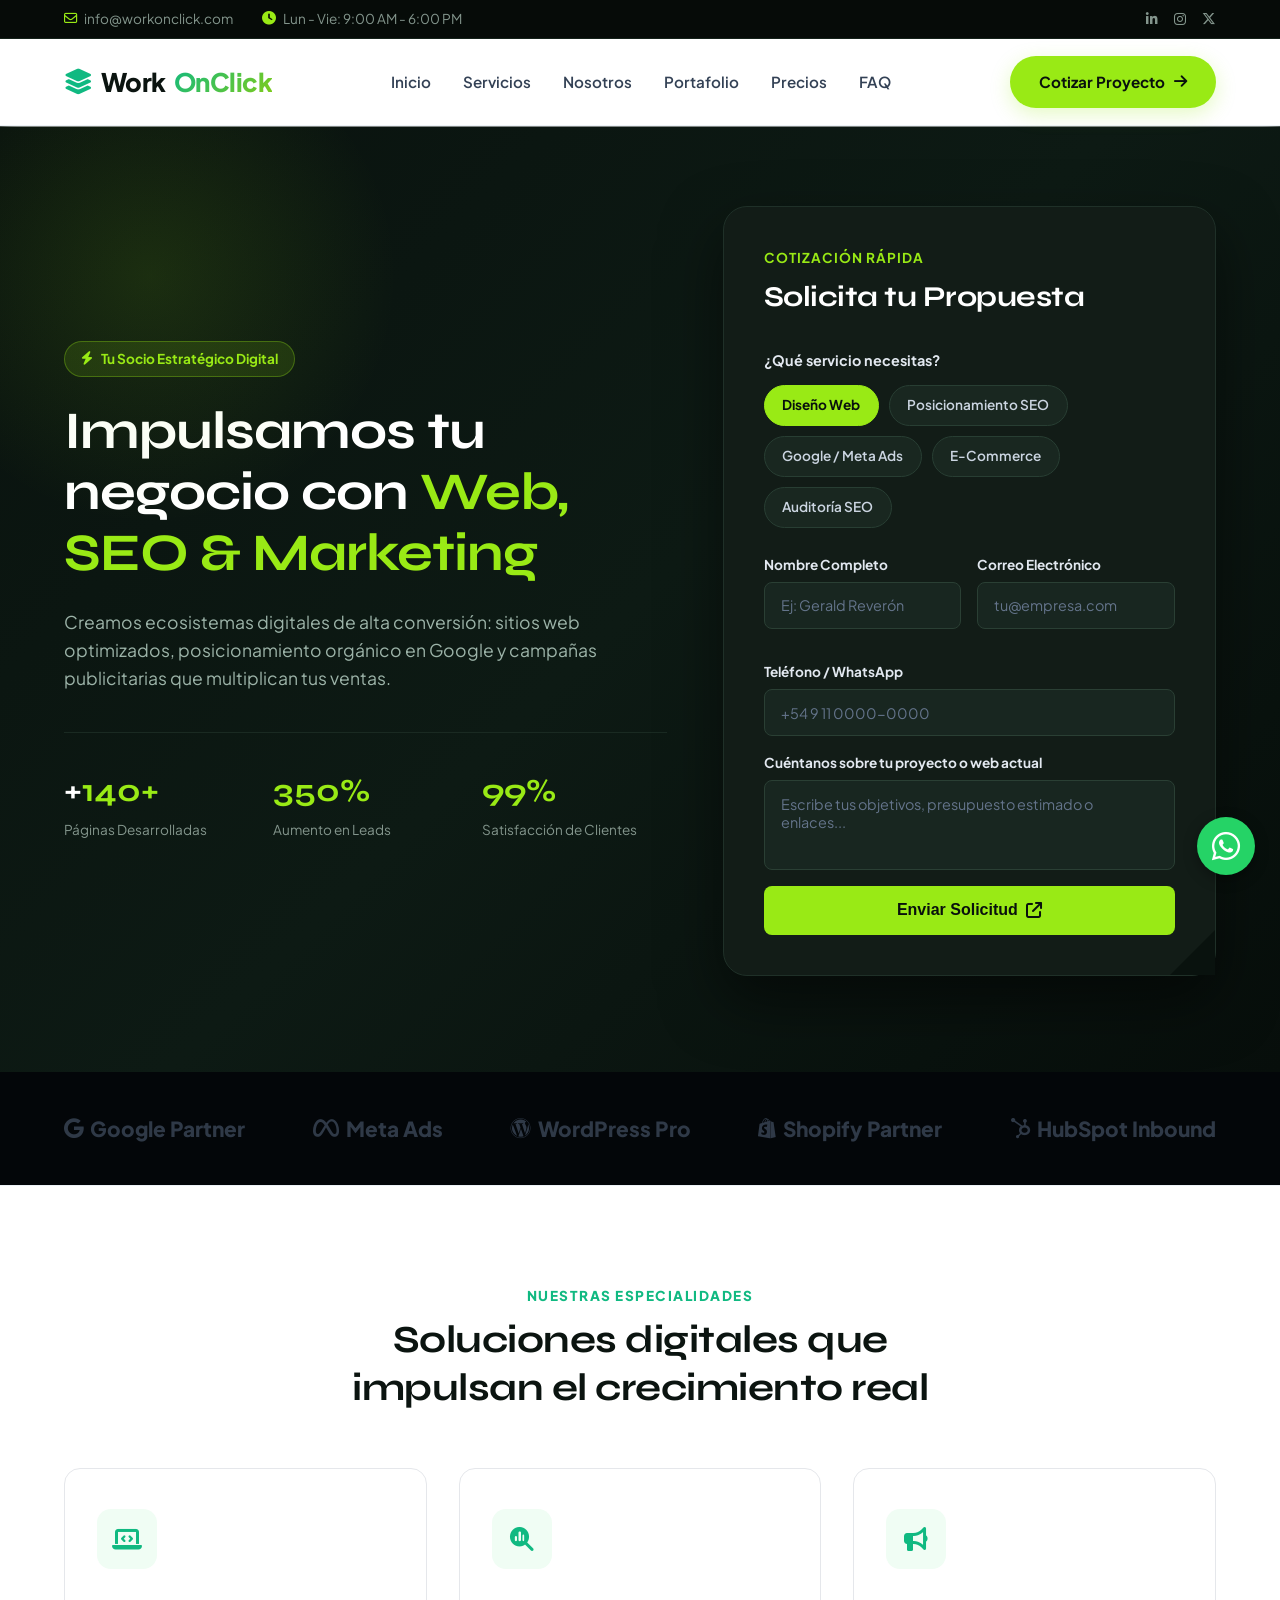
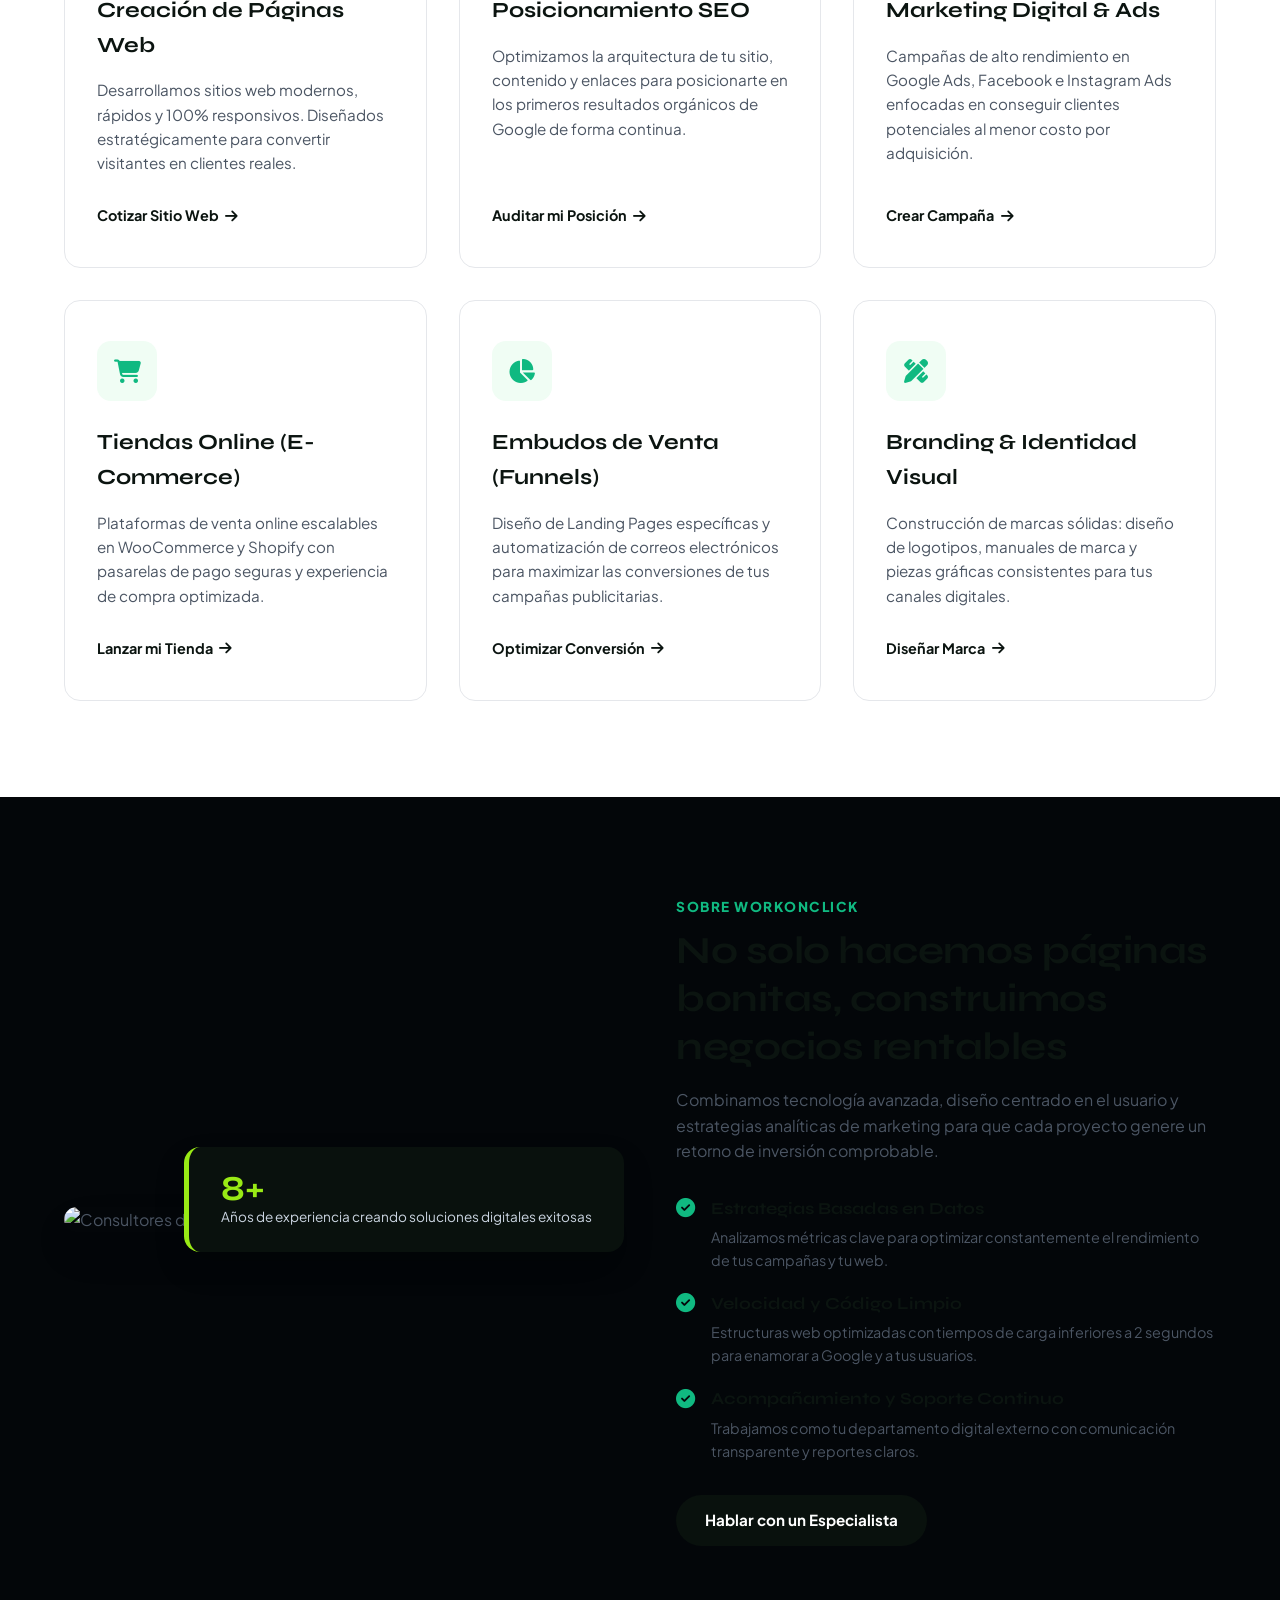
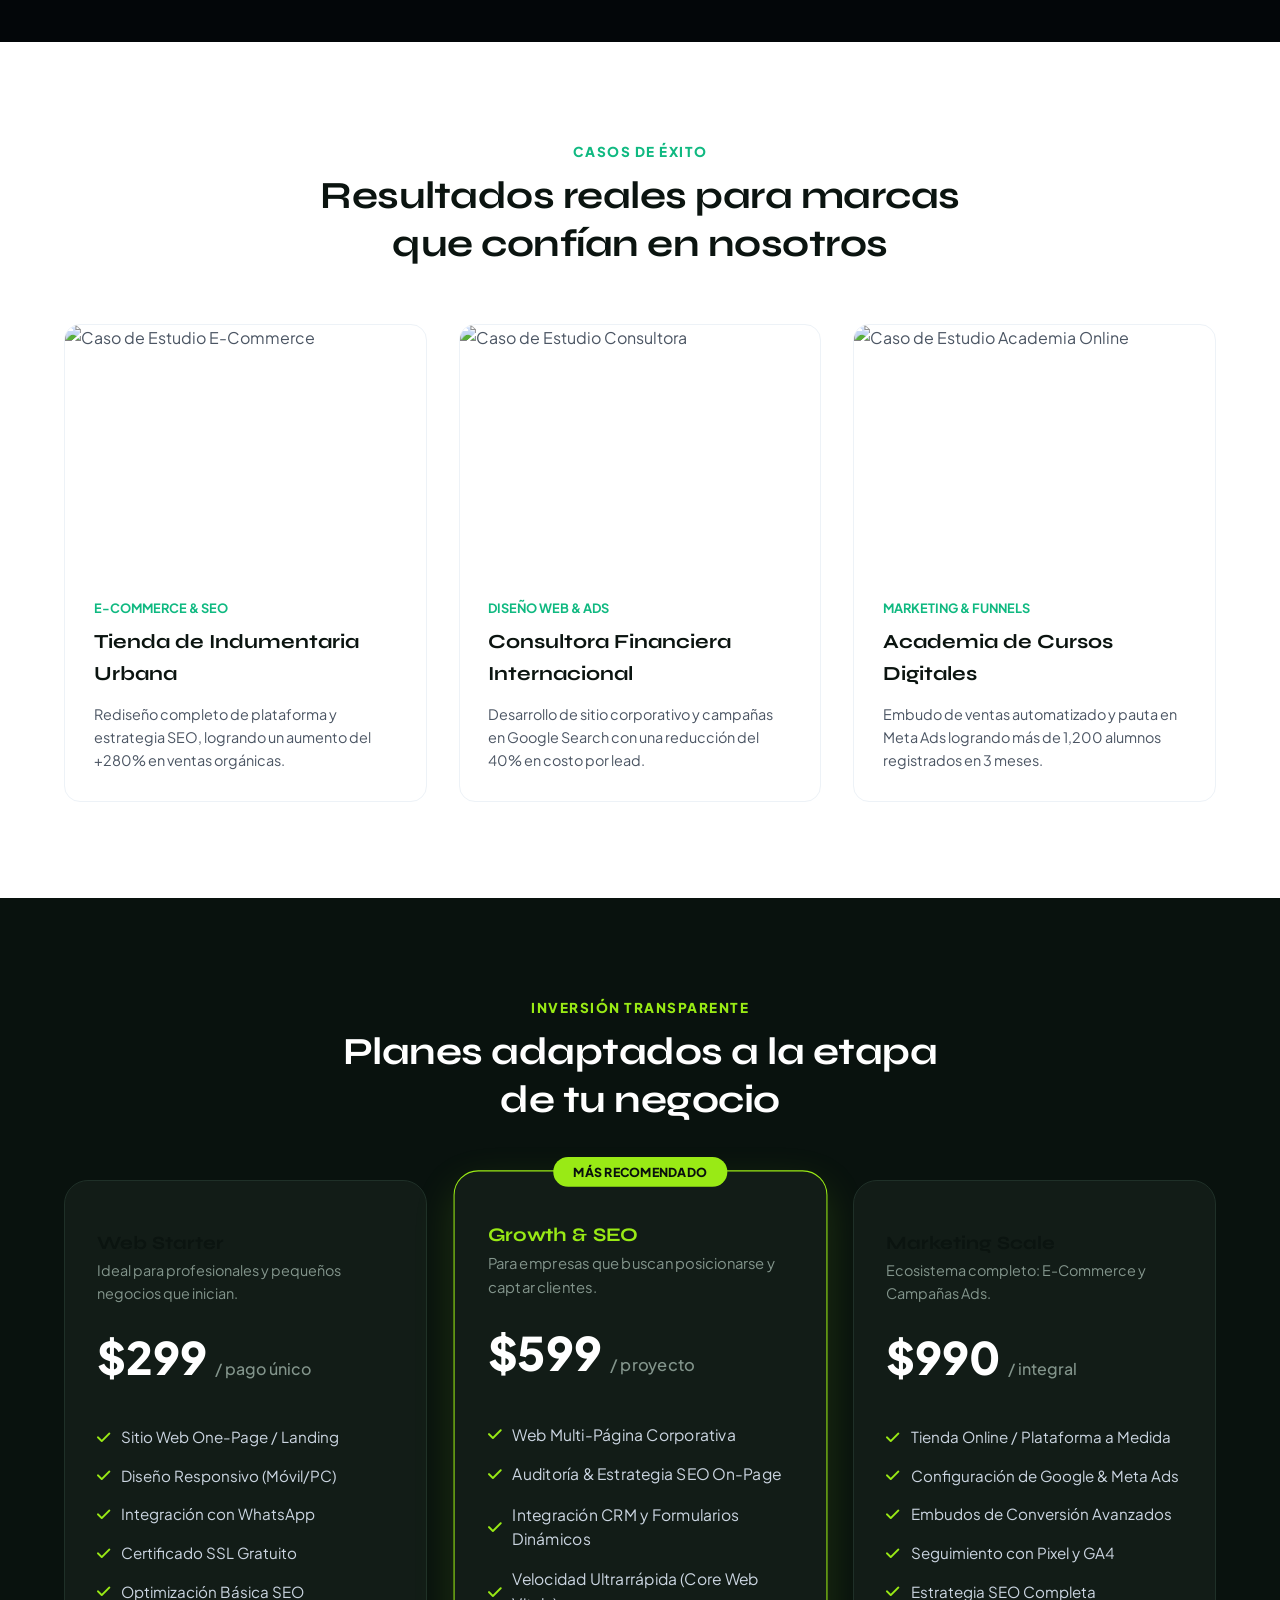
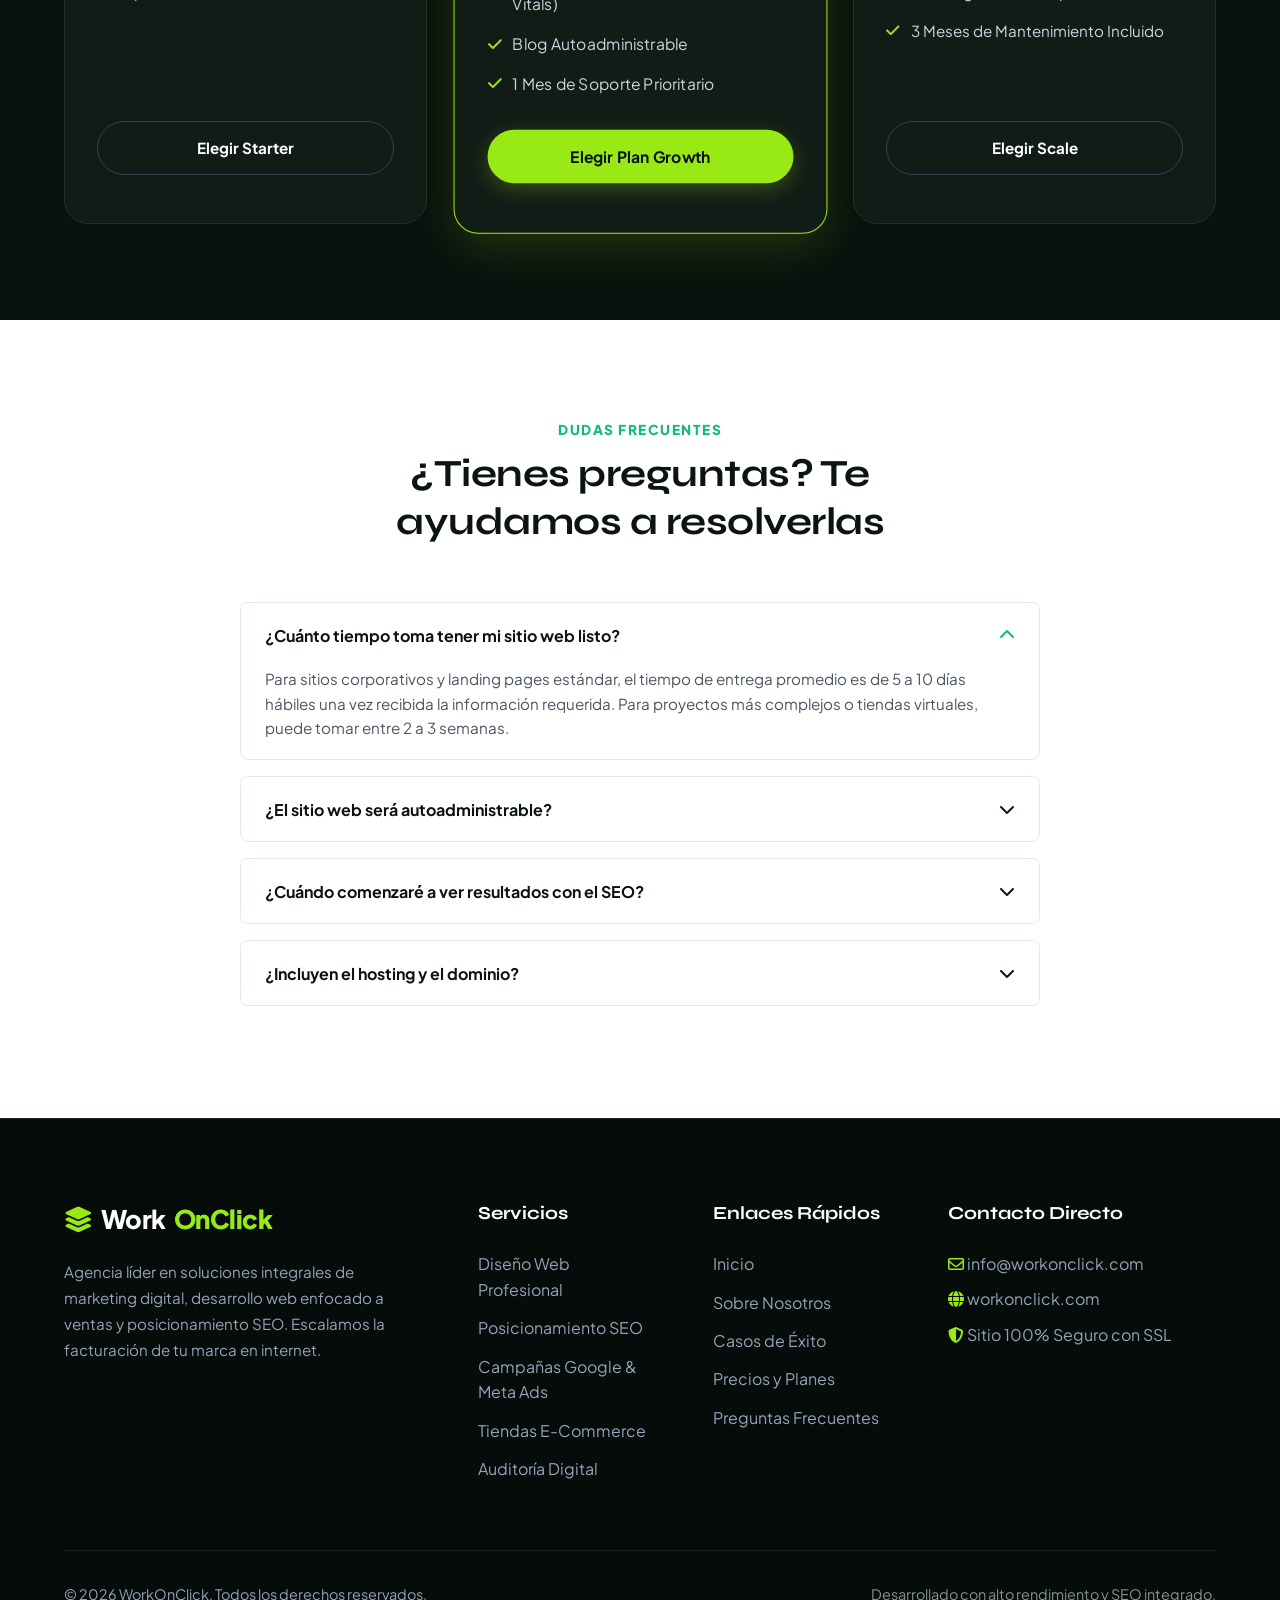
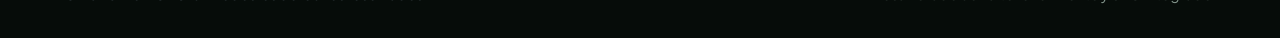
==== commit ba113cc7: "Whatsapp flotante" ====
--- a/index.html
+++ b/index.html
@@ -13,6 +13,43 @@
   <link rel="stylesheet" href="https://cdnjs.cloudflare.com/ajax/libs/font-awesome/6.5.1/css/all.min.css">
 
   <style>
+    /* Botón Flotante de WhatsApp */
+.whatsapp-float {
+  position: fixed;
+  bottom: 25px;
+  right: 25px;
+  width: 58px;
+  height: 58px;
+  background-color: #25d366;
+  color: #ffffff;
+  border-radius: 50%;
+  display: flex;
+  align-items: center;
+  justify-content: center;
+  font-size: 32px;
+  box-shadow: 0 4px 14px rgba(0, 0, 0, 0.35);
+  z-index: 9999;
+  text-decoration: none;
+  transition: transform 0.3s ease, box-shadow 0.3s ease, background-color 0.3s ease;
+}
+
+/* Efecto al pasar el mouse */
+.whatsapp-float:hover {
+  transform: scale(1.1);
+  background-color: #20ba5a;
+  box-shadow: 0 6px 20px rgba(37, 211, 102, 0.45);
+}
+
+/* Adaptación para pantallas pequeñas */
+@media (max-width: 768px) {
+  .whatsapp-float {
+    bottom: 20px;
+    right: 20px;
+    width: 52px;
+    height: 52px;
+    font-size: 28px;
+  }
+}
     :root {
       --primary: #99ea15;          /* Verde lima vibrante estilo Growify */
       --primary-dark: #7ec70c;
@@ -20,7 +57,7 @@
       --dark-bg: #09110d;          /* Fondo oscuro profundo */
       --card-bg: #121c17;          /* Fondo tarjetas oscuras */
       --card-border: #1f3028;
-      --light-bg: #f8fafc;
+      --light-bg: #030609;
       --dark-text: #0b1410;
       --text-muted: #83958c;
       --text-body: #4b5563;
@@ -1519,7 +1556,14 @@
   }
 });
 </script>
-
+<!-- Botón Flotante de WhatsApp -->
+<a href="https://wa.me/5491176768356?text=Hola%20WorkOnClick,%20quiero%20cotizar%20un%20proyecto" 
+   class="whatsapp-float" 
+   target="_blank" 
+   rel="noopener noreferrer" 
+   aria-label="Contactar por WhatsApp">
+  <i class="fa-brands fa-whatsapp"></i>
+</a>
 </body>
 </html>
 
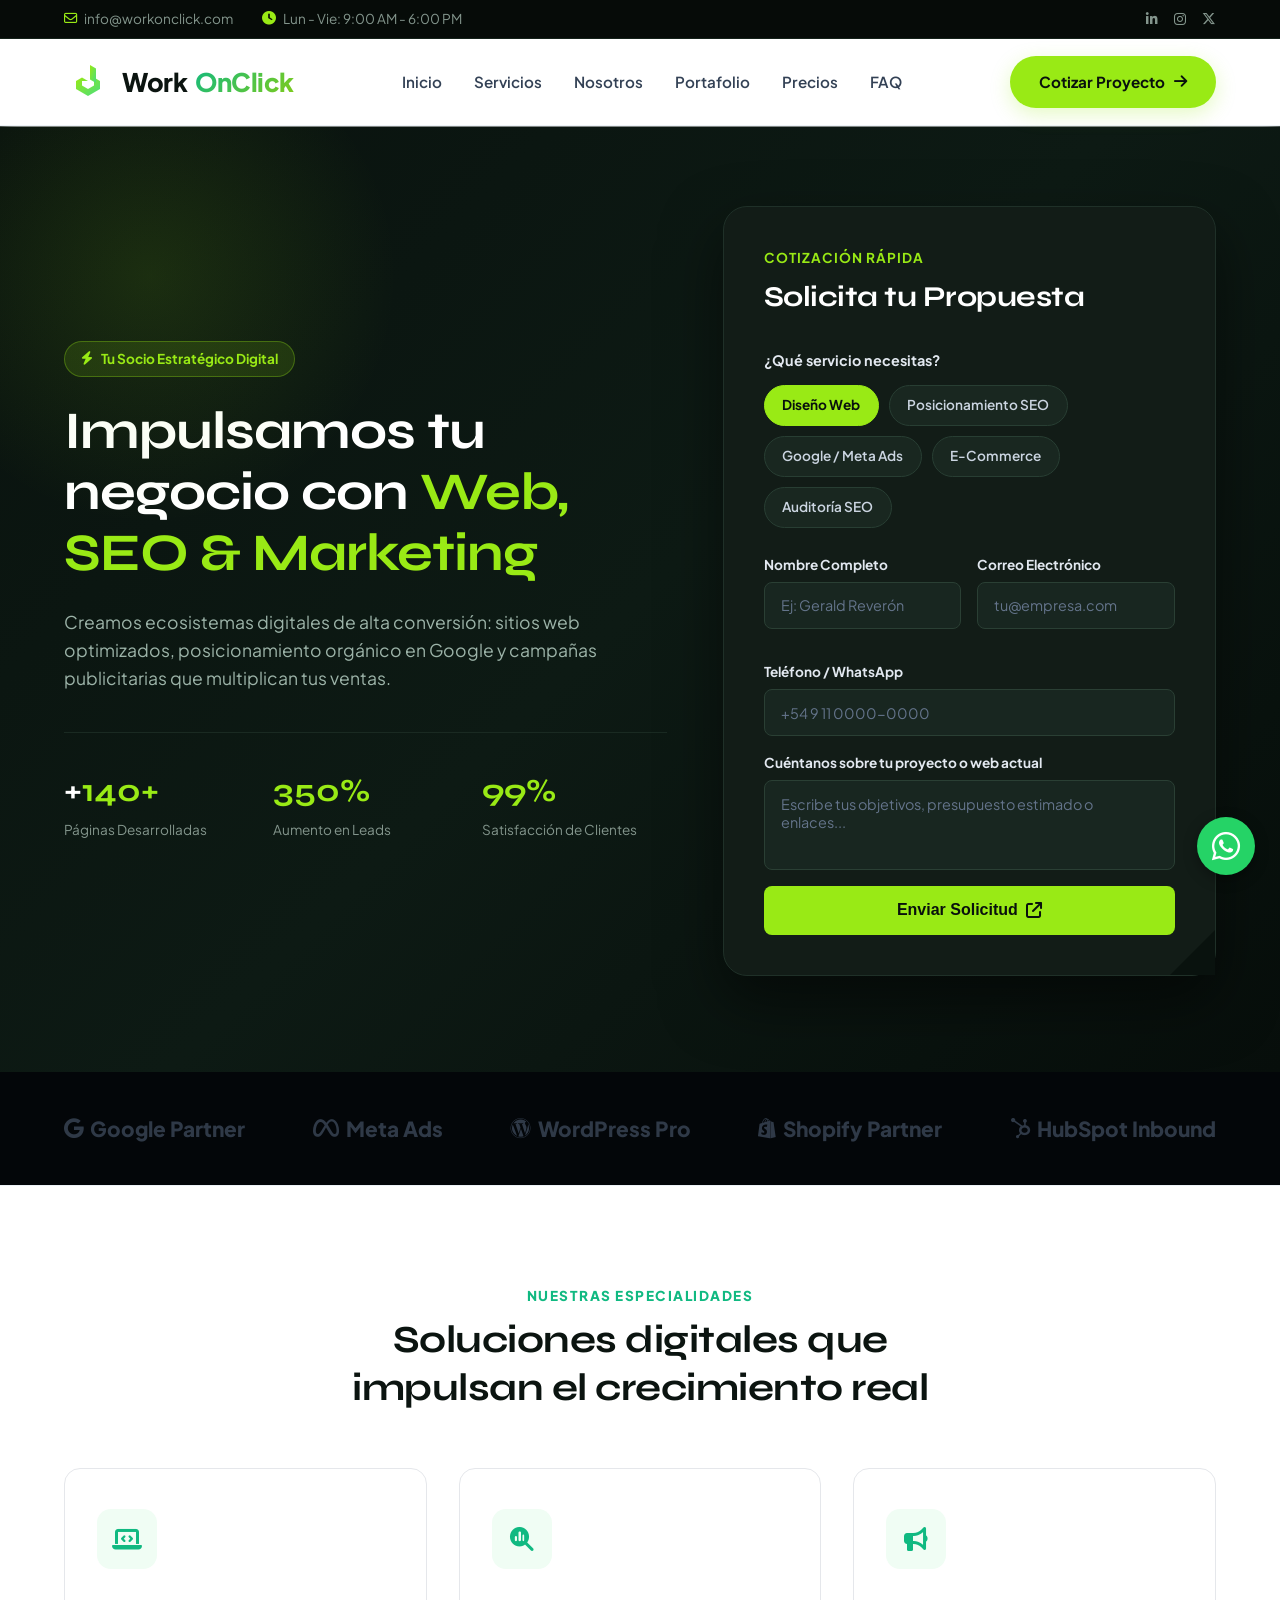
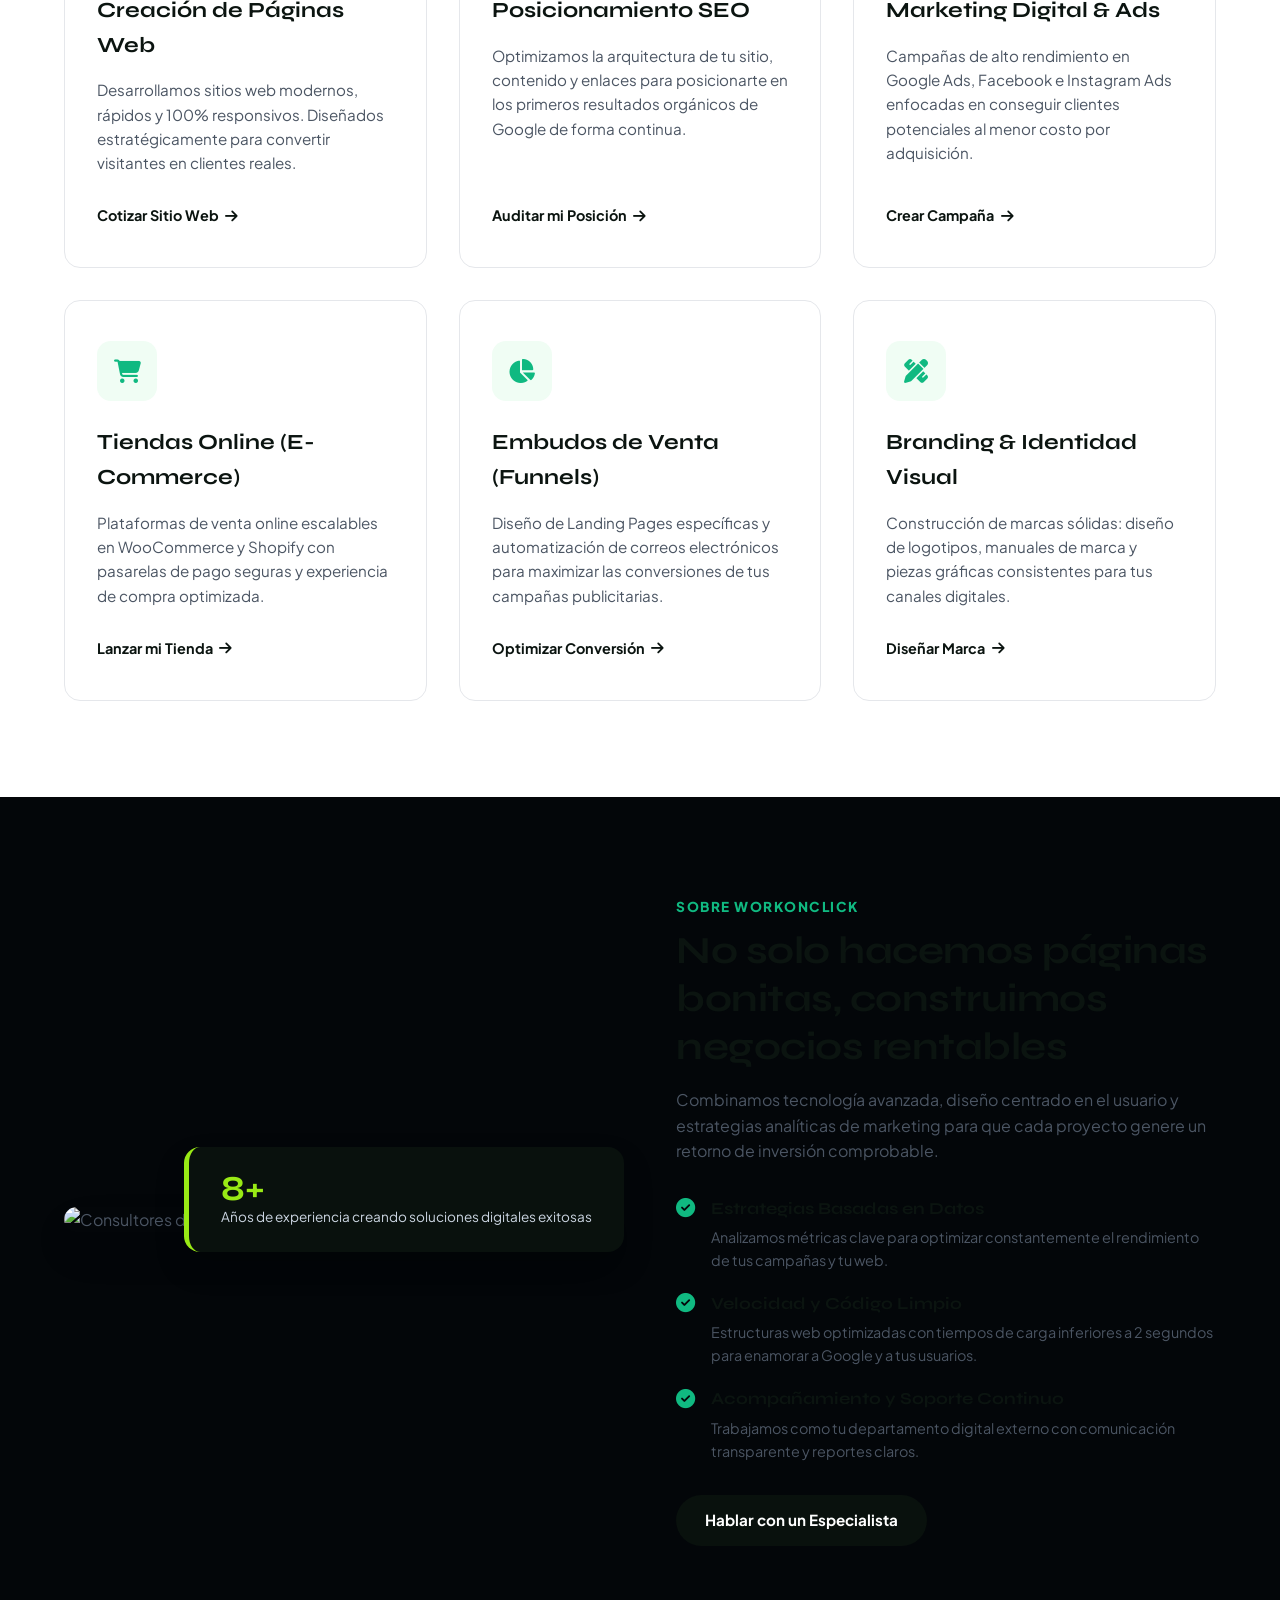
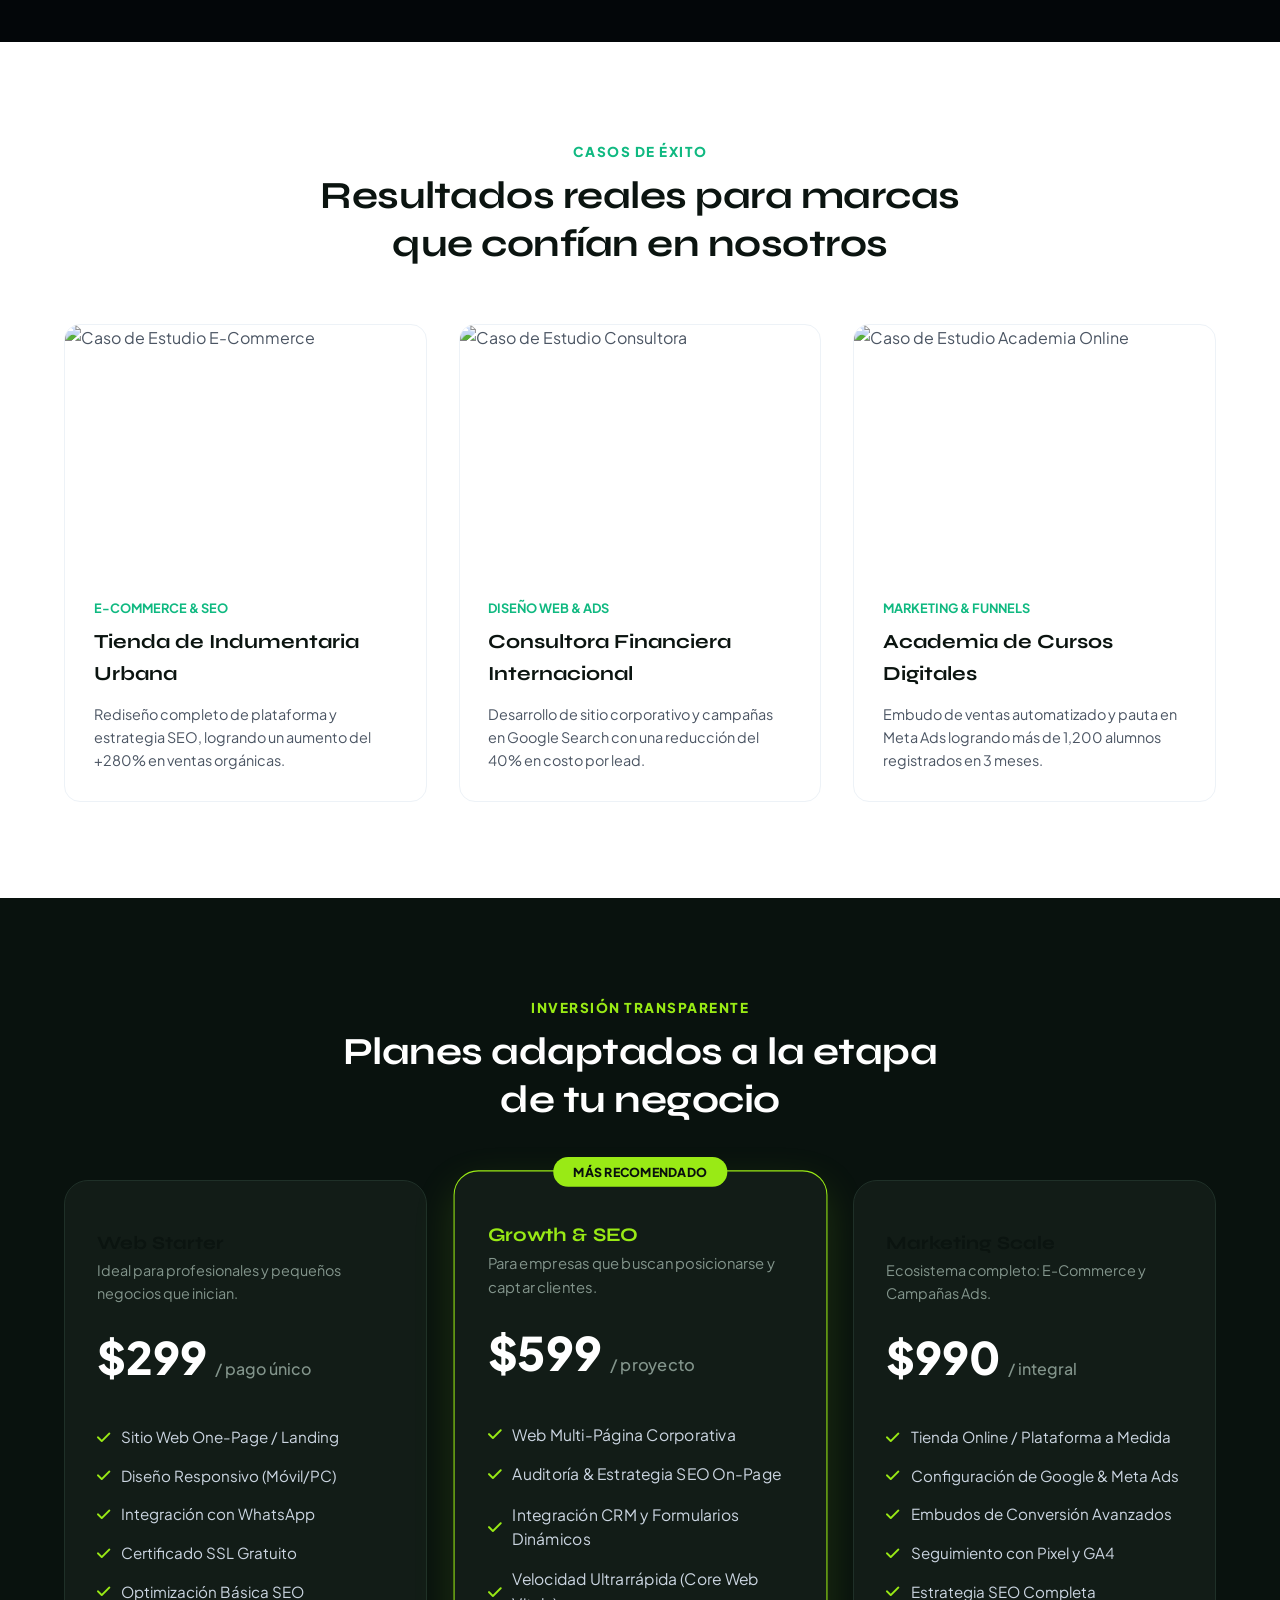
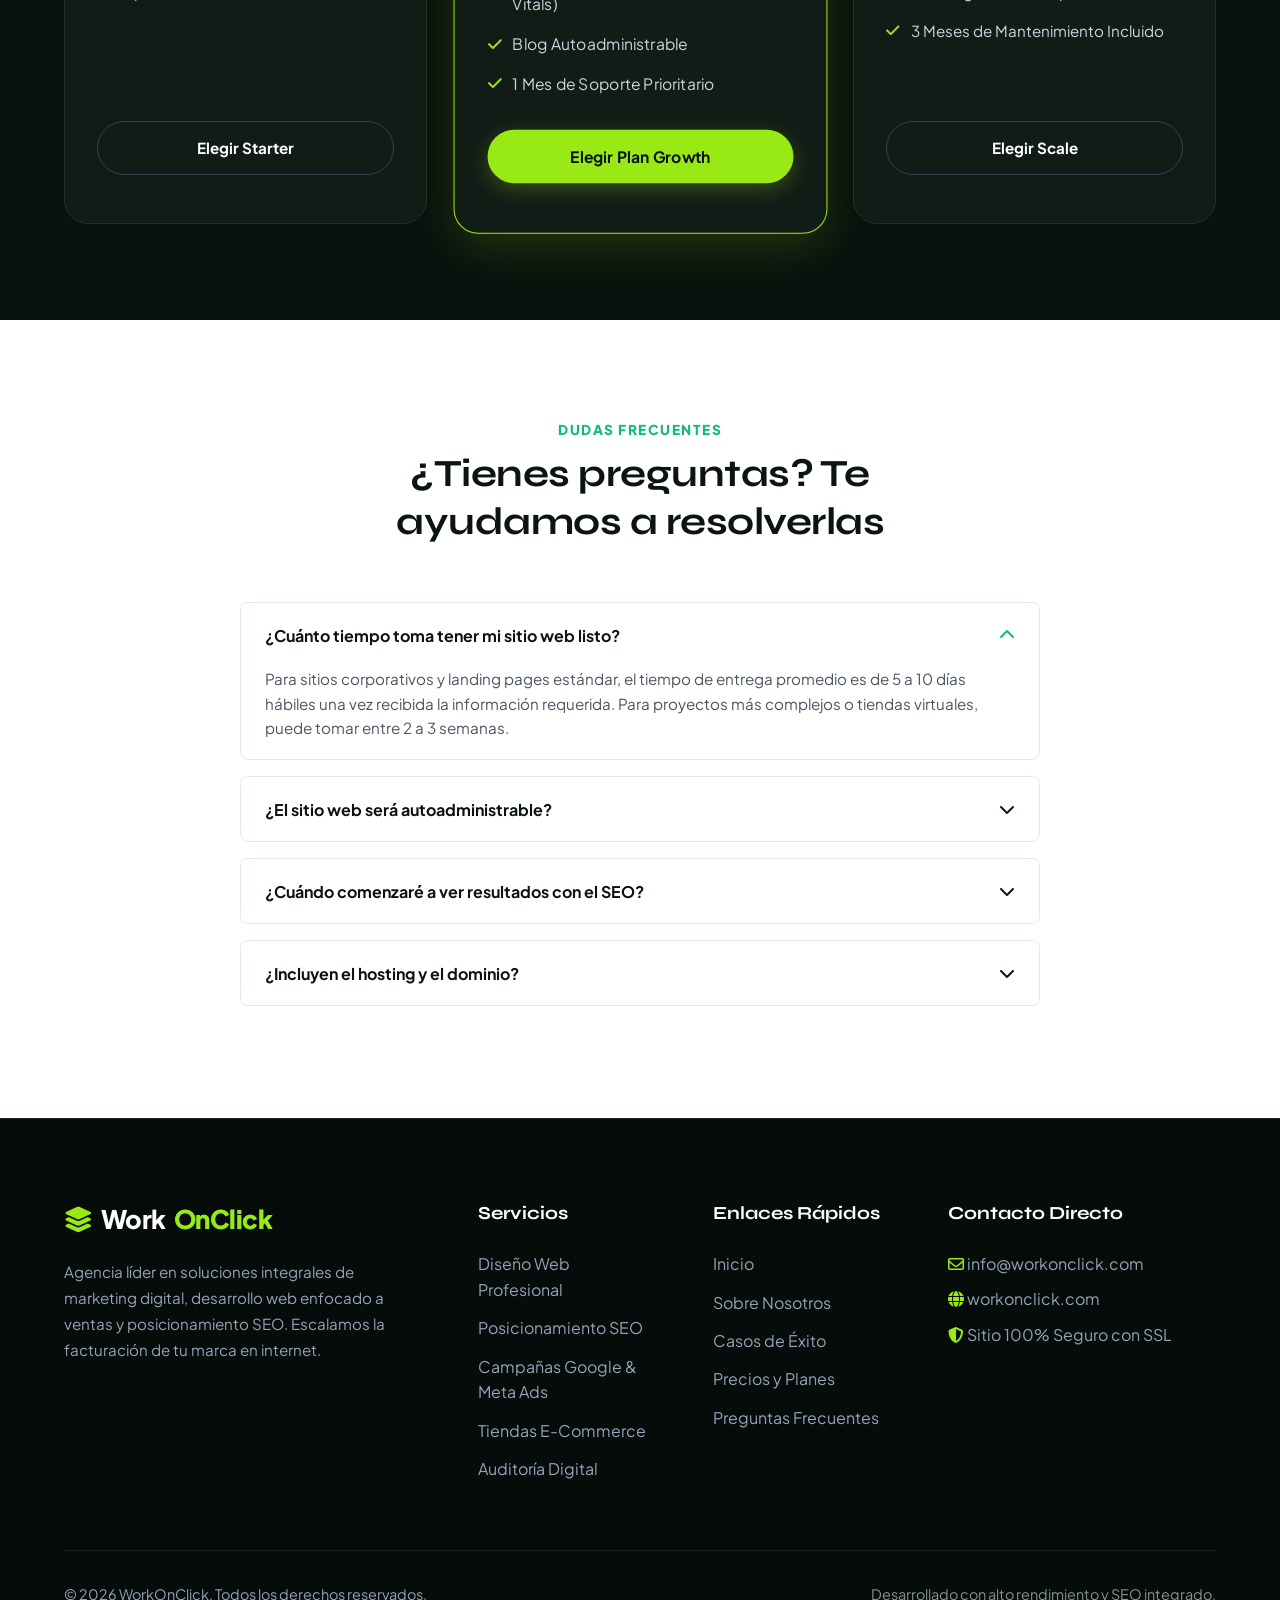
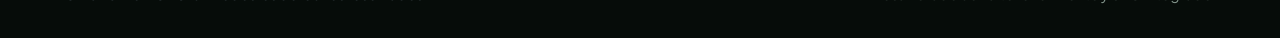
==== commit a101ddc7: "add logo" ====
--- a/index.html
+++ b/index.html
@@ -11,6 +11,8 @@
   <link rel="preconnect" href="https://fonts.gstatic.com" crossorigin>
   <link href="https://fonts.googleapis.com/css2?family=Plus+Jakarta+Sans:wght@300;400;500;600;700;800&family=Syne:wght@700;800&display=swap" rel="stylesheet">
   <link rel="stylesheet" href="https://cdnjs.cloudflare.com/ajax/libs/font-awesome/6.5.1/css/all.min.css">
+  <!-- Favicon SVG -->
+  <link rel="icon" type="image/png" href="favicon.png">
 
   <style>
     /* Botón Flotante de WhatsApp */
@@ -970,7 +972,7 @@
   <header>
     <div class="container navbar">
       <a href="#" class="logo">
-        <i class="fa-solid fa-layer-group" style="color: #10b981;"></i> Work<span>OnClick</span>
+        <img src="favicon.png" alt="WorkOnClick" style="width: 50px; height: 50px; object-fit: contain;"> Work<span>OnClick</span>
       </a>
       <ul class="nav-menu">
         <li><a href="#hero">Inicio</a></li>
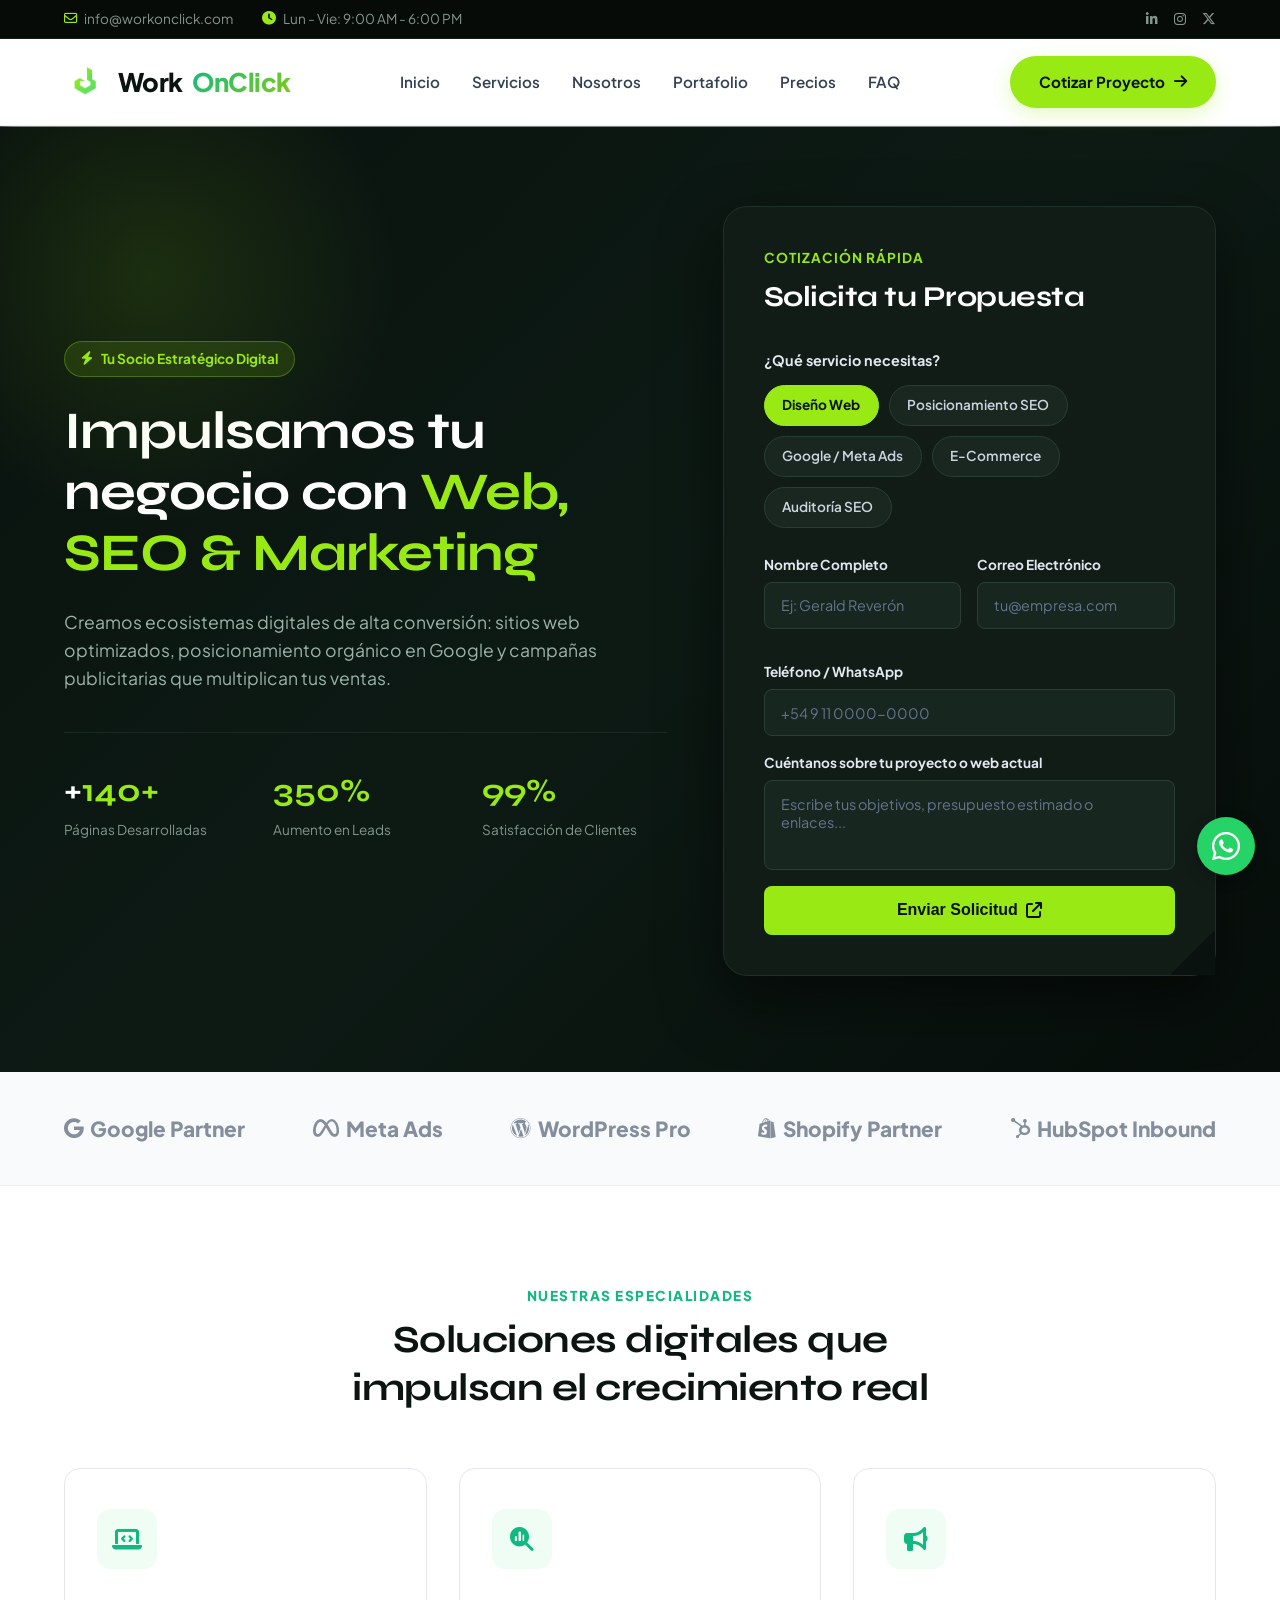
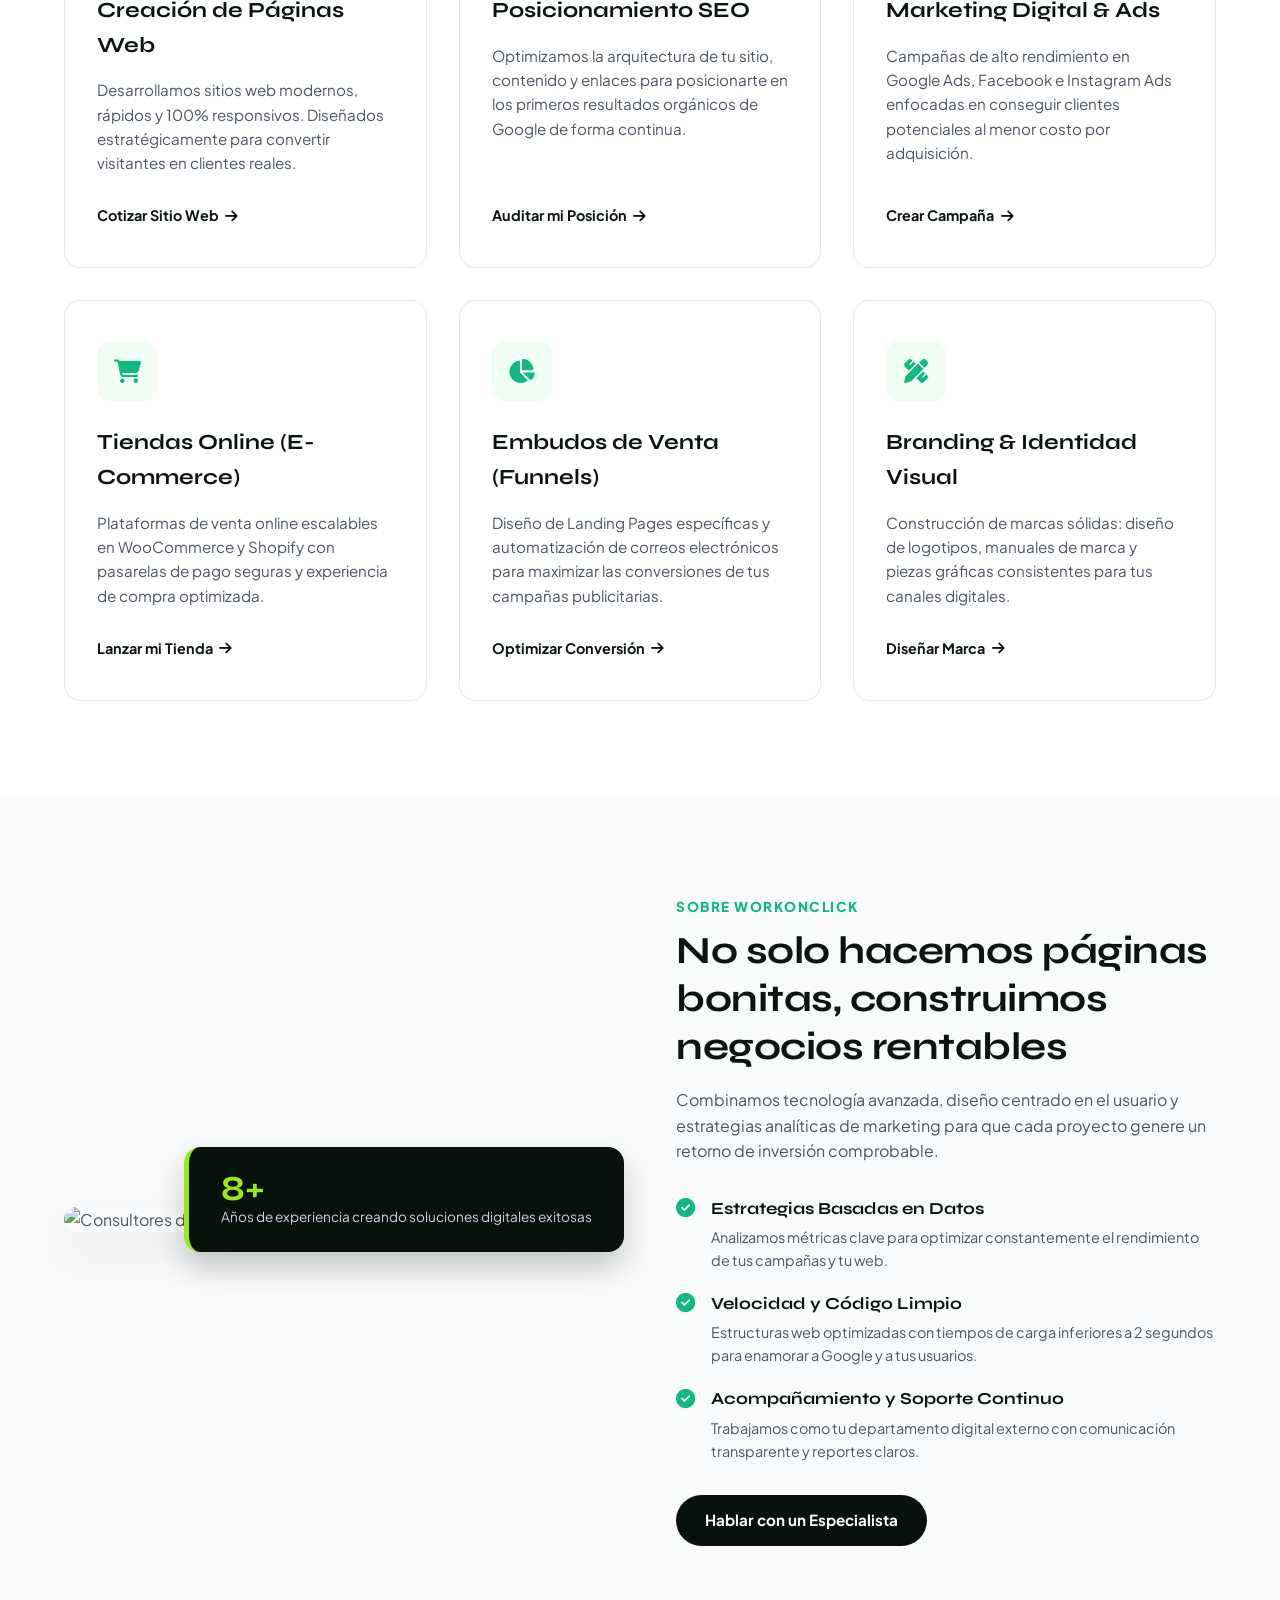
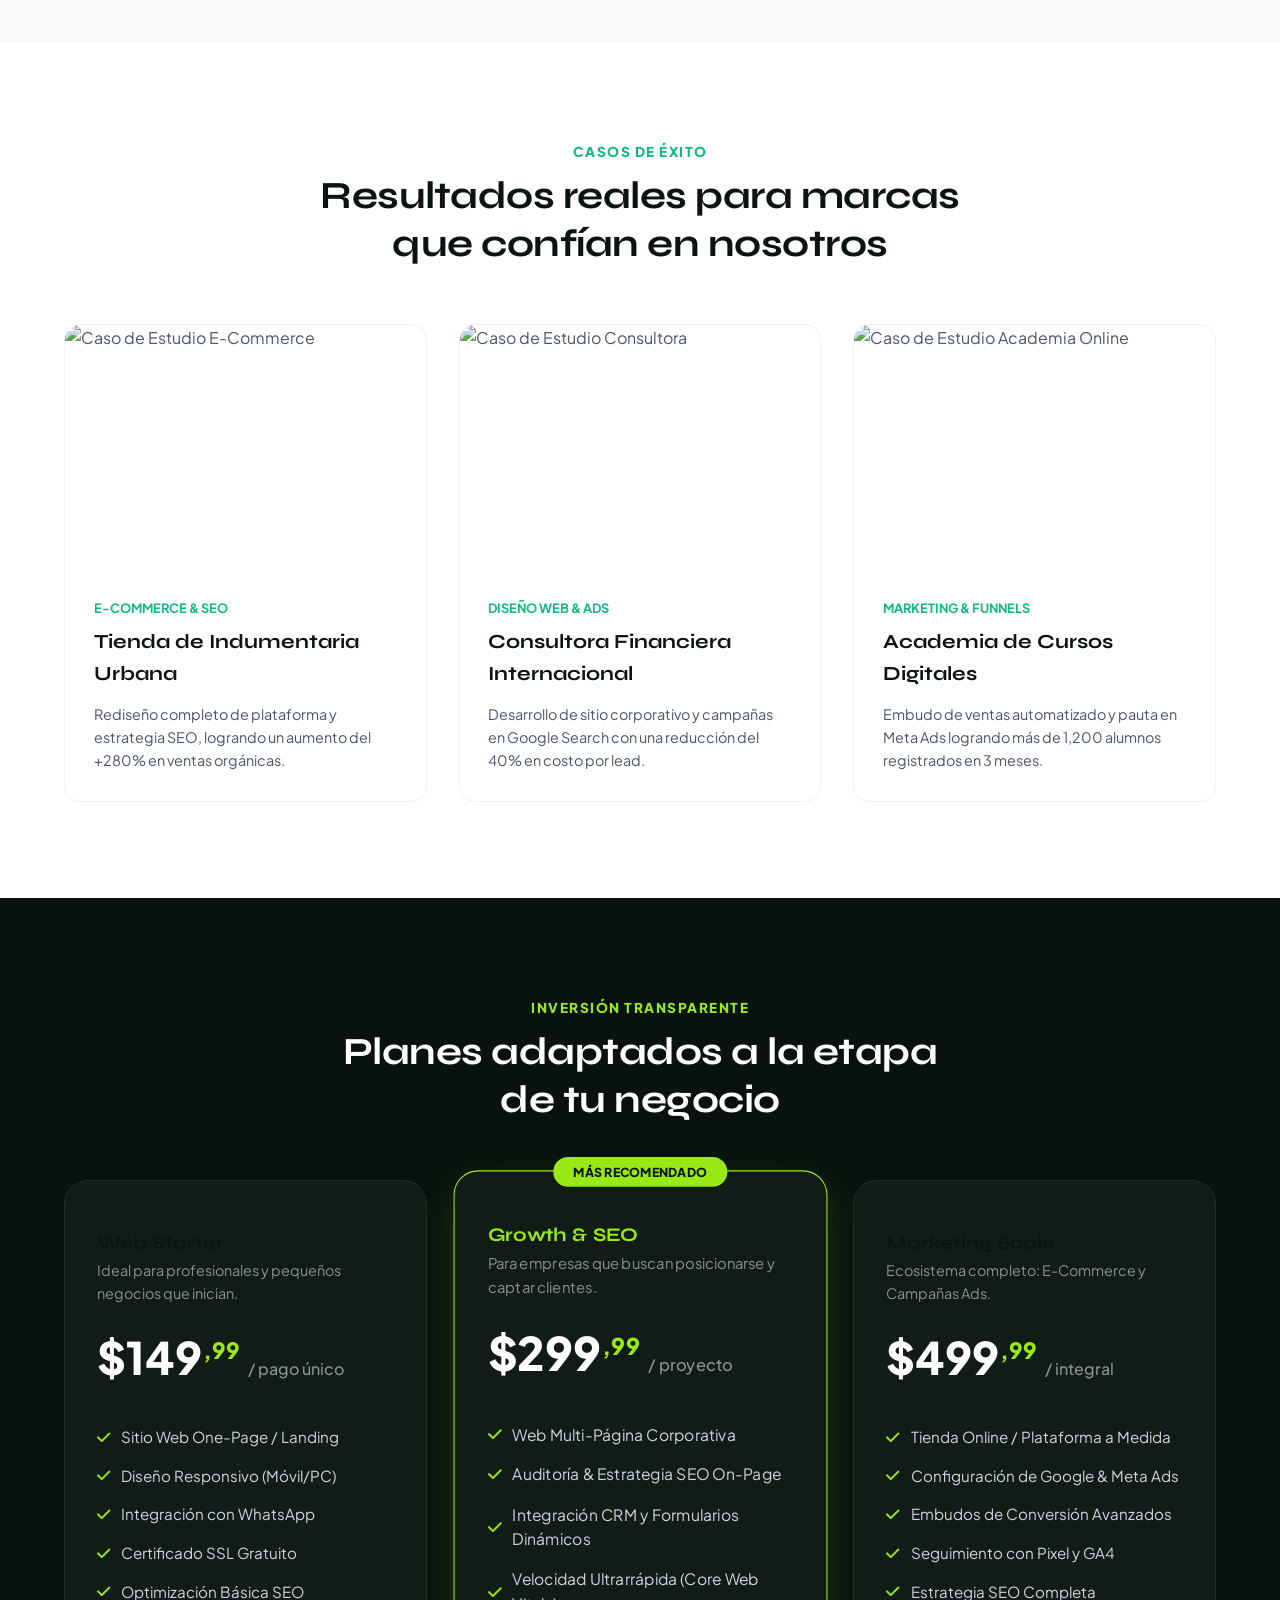
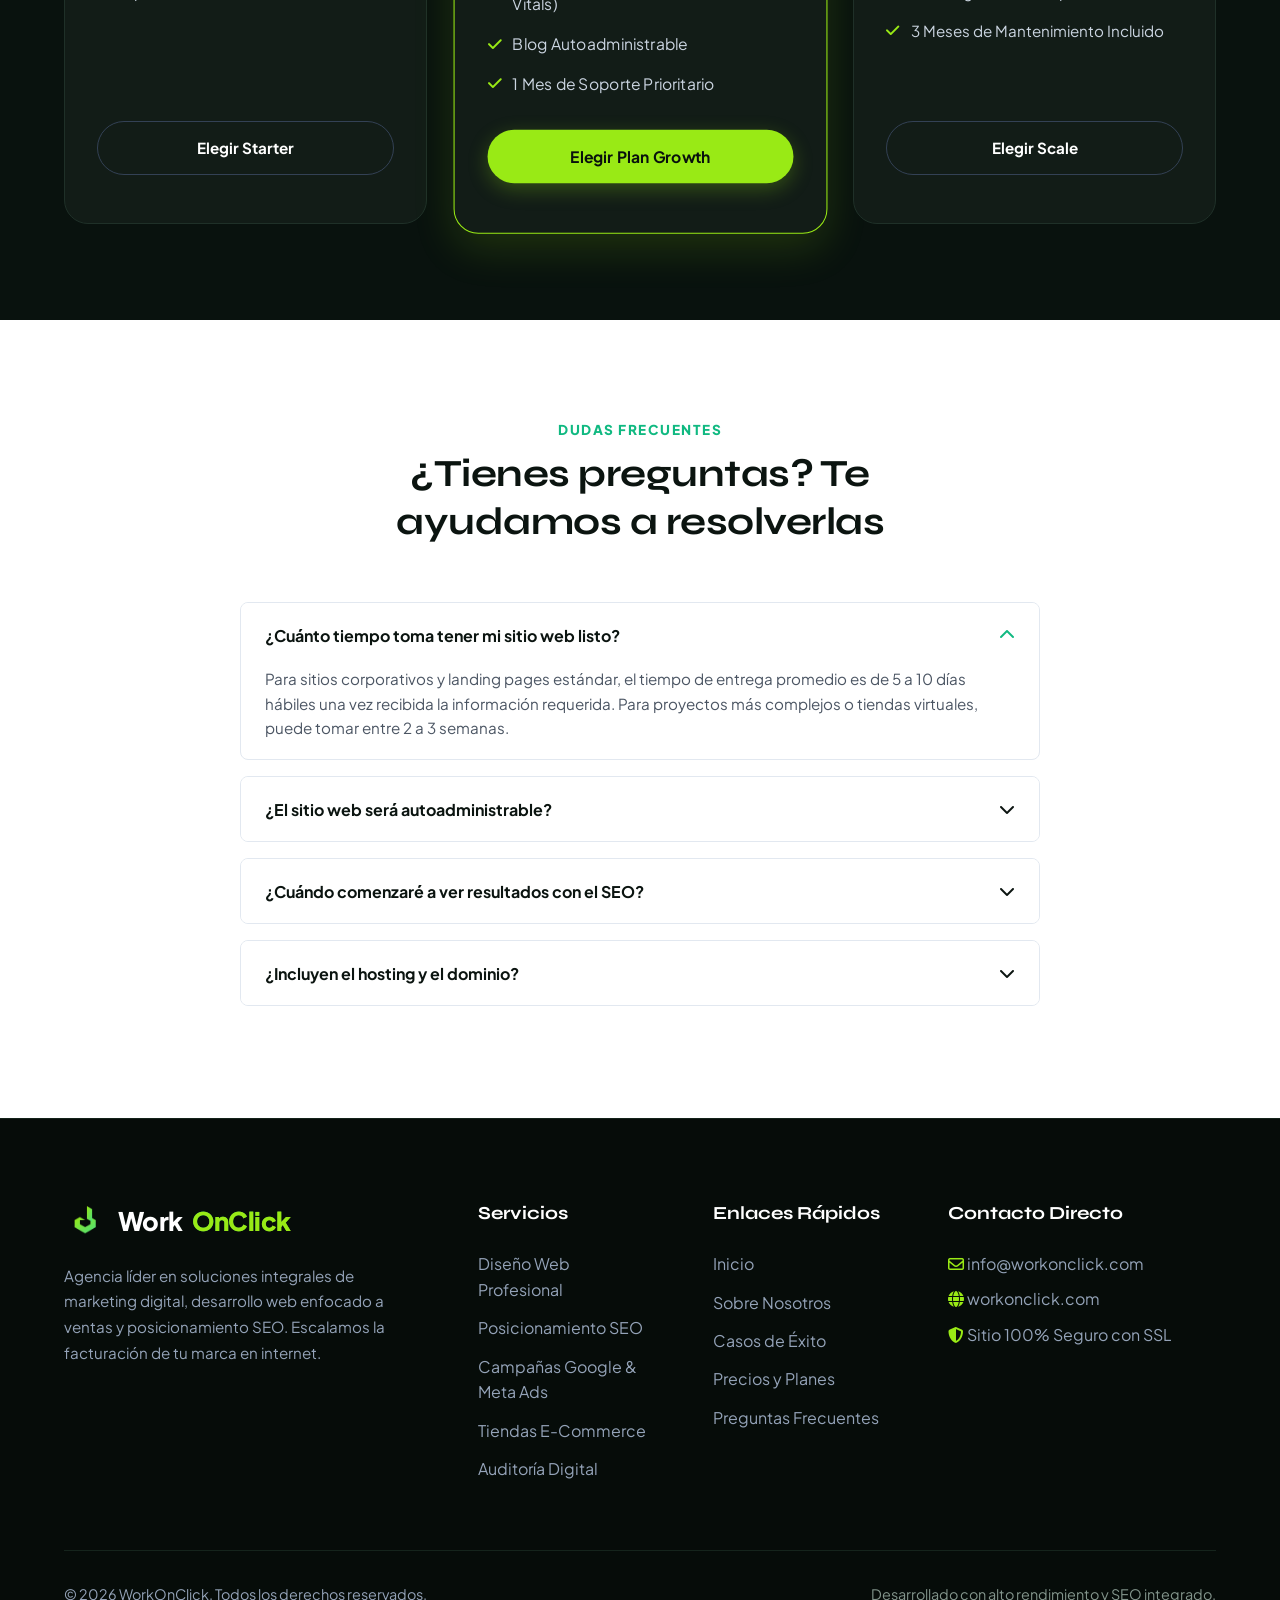
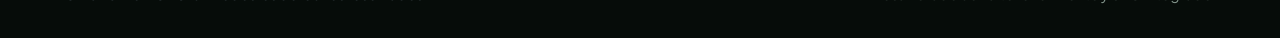
==== commit c95666fe: "Actualizar precios con decimales verdes y estructurar proyecto" ====
--- a/index.html
+++ b/index.html
@@ -1,957 +1,36 @@
 <!DOCTYPE html>
 <html lang="es">
 <head>
+  <!-- Google Tag Manager -->
+  <script>(function(w,d,s,l,i){w[l]=w[l]||[];w[l].push({'gtm.start':
+  new Date().getTime(),event:'gtm.js'});var f=d.getElementsByTagName(s)[0],
+  j=d.createElement(s),dl=l!='dataLayer'?'&l='+l:'';j.async=true;j.src=
+  'https://www.googletagmanager.com/gtm.js?id='+i+dl;f.parentNode.insertBefore(j,f);
+  })(window,document,'script','dataLayer','GTM-W3RKM3ZH');</script>
+  <!-- End Google Tag Manager -->
+
   <meta charset="UTF-8">
   <meta name="viewport" content="width=device-width, initial-scale=1.0">
   <meta name="description" content="WorkOnClick - Agencia especializada en Diseño Web de Alto Rendimiento, Posicionamiento SEO Estratégico y Marketing Digital para escalar tus ventas.">
   <title>WorkOnClick | Marketing Digital, Creación Web & SEO</title>
+
+  <!-- Favicon -->
+  <link rel="icon" type="image/png" href="favicon.png">
 
   <!-- Google Fonts & Font Awesome -->
   <link rel="preconnect" href="https://fonts.googleapis.com">
   <link rel="preconnect" href="https://fonts.gstatic.com" crossorigin>
   <link href="https://fonts.googleapis.com/css2?family=Plus+Jakarta+Sans:wght@300;400;500;600;700;800&family=Syne:wght@700;800&display=swap" rel="stylesheet">
   <link rel="stylesheet" href="https://cdnjs.cloudflare.com/ajax/libs/font-awesome/6.5.1/css/all.min.css">
-  <!-- Favicon SVG -->
-  <link rel="icon" type="image/png" href="favicon.png">
-
-  <style>
-    /* Botón Flotante de WhatsApp */
-.whatsapp-float {
-  position: fixed;
-  bottom: 25px;
-  right: 25px;
-  width: 58px;
-  height: 58px;
-  background-color: #25d366;
-  color: #ffffff;
-  border-radius: 50%;
-  display: flex;
-  align-items: center;
-  justify-content: center;
-  font-size: 32px;
-  box-shadow: 0 4px 14px rgba(0, 0, 0, 0.35);
-  z-index: 9999;
-  text-decoration: none;
-  transition: transform 0.3s ease, box-shadow 0.3s ease, background-color 0.3s ease;
-}
-
-/* Efecto al pasar el mouse */
-.whatsapp-float:hover {
-  transform: scale(1.1);
-  background-color: #20ba5a;
-  box-shadow: 0 6px 20px rgba(37, 211, 102, 0.45);
-}
-
-/* Adaptación para pantallas pequeñas */
-@media (max-width: 768px) {
-  .whatsapp-float {
-    bottom: 20px;
-    right: 20px;
-    width: 52px;
-    height: 52px;
-    font-size: 28px;
-  }
-}
-    :root {
-      --primary: #99ea15;          /* Verde lima vibrante estilo Growify */
-      --primary-dark: #7ec70c;
-      --primary-glow: rgba(153, 234, 21, 0.25);
-      --dark-bg: #09110d;          /* Fondo oscuro profundo */
-      --card-bg: #121c17;          /* Fondo tarjetas oscuras */
-      --card-border: #1f3028;
-      --light-bg: #030609;
-      --dark-text: #0b1410;
-      --text-muted: #83958c;
-      --text-body: #4b5563;
-      --white: #ffffff;
-      --radius-sm: 8px;
-      --radius-md: 16px;
-      --radius-lg: 24px;
-      --transition: all 0.3s cubic-bezier(0.4, 0, 0.2, 1);
-    }
-
-    * {
-      margin: 0;
-      padding: 0;
-      box-sizing: border-box;
-    }
-
-    html {
-      scroll-behavior: smooth;
-    }
-
-    body {
-      font-family: 'Plus Jakarta Sans', sans-serif;
-      color: var(--text-body);
-      background-color: var(--white);
-      line-height: 1.6;
-      overflow-x: hidden;
-    }
-
-    h1, h2, h3, h4, h5, .brand-font {
-      font-family: 'Syne', 'Plus Jakarta Sans', sans-serif;
-      color: var(--dark-text);
-      font-weight: 700;
-    }
-
-    a {
-      text-decoration: none;
-      color: inherit;
-    }
-
-    ul {
-      list-style: none;
-    }
-
-    img {
-      max-width: 100%;
-      height: auto;
-      display: block;
-    }
-
-    .container {
-      width: 90%;
-      max-width: 1240px;
-      margin: 0 auto;
-    }
-
-    /* Buttons */
-    .btn {
-      display: inline-flex;
-      align-items: center;
-      justify-content: center;
-      gap: 0.6rem;
-      padding: 0.85rem 1.8rem;
-      border-radius: 50px;
-      font-weight: 700;
-      font-size: 0.95rem;
-      transition: var(--transition);
-      cursor: pointer;
-      border: none;
-    }
-
-    .btn-lime {
-      background-color: var(--primary);
-      color: var(--dark-bg);
-      box-shadow: 0 6px 20px var(--primary-glow);
-    }
-
-    .btn-lime:hover {
-      background-color: var(--primary-dark);
-      transform: translateY(-2px);
-      box-shadow: 0 10px 25px rgba(153, 234, 21, 0.4);
-    }
-
-    .btn-dark {
-      background-color: var(--dark-bg);
-      color: var(--white);
-    }
-
-    .btn-dark:hover {
-      background-color: #17241e;
-      transform: translateY(-2px);
-    }
-
-    .btn-outline {
-      border: 1.5px solid #d1d5db;
-      background: transparent;
-      color: var(--dark-text);
-    }
-
-    .btn-outline:hover {
-      border-color: var(--dark-text);
-      background: var(--light-bg);
-    }
-
-    /* Top Bar */
-    .topbar {
-      background: #060b08;
-      color: var(--text-muted);
-      font-size: 0.85rem;
-      padding: 0.5rem 0;
-      border-bottom: 1px solid #14221a;
-    }
-
-    .topbar-content {
-      display: flex;
-      justify-content: space-between;
-      align-items: center;
-    }
-
-    .topbar-info {
-      display: flex;
-      gap: 1.8rem;
-    }
-
-    .topbar-info span {
-      display: flex;
-      align-items: center;
-      gap: 0.4rem;
-    }
-
-    .topbar-info i {
-      color: var(--primary);
-    }
-
-    .topbar-socials {
-      display: flex;
-      gap: 1rem;
-    }
-
-    .topbar-socials a {
-      color: var(--text-muted);
-      transition: var(--transition);
-    }
-
-    .topbar-socials a:hover {
-      color: var(--primary);
-    }
-
-    /* Main Navigation */
-    header {
-      position: sticky;
-      top: 0;
-      background: rgba(255, 255, 255, 0.96);
-      backdrop-filter: blur(10px);
-      z-index: 1000;
-      border-bottom: 1px solid #edf2f7;
-    }
-
-    .navbar {
-      display: flex;
-      justify-content: space-between;
-      align-items: center;
-      padding: 1.1rem 0;
-    }
-
-    .logo {
-      font-size: 1.6rem;
-      font-weight: 800;
-      color: var(--dark-text);
-      display: flex;
-      align-items: center;
-      gap: 0.5rem;
-      letter-spacing: -0.5px;
-    }
-
-    .logo span {
-      color: #10b981;
-      background: linear-gradient(135deg, #10b981 0%, #84cc16 100%);
-      -webkit-background-clip: text;
-      -webkit-text-fill-color: transparent;
-    }
-
-    .nav-menu {
-      display: flex;
-      align-items: center;
-      gap: 2rem;
-    }
-
-    .nav-menu a {
-      font-weight: 600;
-      font-size: 0.95rem;
-      color: #334155;
-      transition: var(--transition);
-    }
-
-    .nav-menu a:hover {
-      color: #10b981;
-    }
-
-    /* Hero LeadGen */
-    .hero {
-      position: relative;
-      background: linear-gradient(135deg, #09120e 0%, #0d1a14 50%, #070e0b 100%);
-      color: var(--white);
-      padding: 5rem 0 6rem;
-      overflow: hidden;
-    }
-
-    .hero::before {
-      content: '';
-      position: absolute;
-      width: 500px;
-      height: 500px;
-      background: radial-gradient(circle, rgba(153,234,21,0.12) 0%, rgba(0,0,0,0) 70%);
-      top: -100px;
-      left: -100px;
-      border-radius: 50%;
-      pointer-events: none;
-    }
-
-    .hero-grid {
-      display: grid;
-      grid-template-columns: 1.1fr 0.9fr;
-      gap: 3.5rem;
-      align-items: center;
-    }
-
-    .hero-badge {
-      display: inline-flex;
-      align-items: center;
-      gap: 0.5rem;
-      background: rgba(153, 234, 21, 0.12);
-      color: var(--primary);
-      border: 1px solid rgba(153, 234, 21, 0.3);
-      padding: 0.4rem 1rem;
-      border-radius: 50px;
-      font-size: 0.85rem;
-      font-weight: 700;
-      margin-bottom: 1.5rem;
-    }
-
-    .hero-title {
-      font-size: 3.3rem;
-      line-height: 1.15;
-      color: var(--white);
-      margin-bottom: 1.5rem;
-      letter-spacing: -1px;
-    }
-
-    .hero-title span {
-      color: var(--primary);
-      position: relative;
-    }
-
-    .hero-desc {
-      font-size: 1.1rem;
-      color: #9cb3a8;
-      margin-bottom: 2.5rem;
-      max-width: 540px;
-    }
-
-    .hero-metrics {
-      display: grid;
-      grid-template-columns: repeat(3, 1fr);
-      gap: 1.5rem;
-      border-top: 1px solid #1a2a22;
-      padding-top: 2rem;
-    }
-
-    .metric-box h3 {
-      font-size: 2rem;
-      color: var(--white);
-      margin-bottom: 0.2rem;
-    }
-
-    .metric-box h3 span {
-      color: var(--primary);
-    }
-
-    .metric-box p {
-      color: var(--text-muted);
-      font-size: 0.85rem;
-    }
-
-    /* Growify LeadGen Form Card */
-    .leadgen-card {
-      background: var(--card-bg);
-      border: 1px solid var(--card-border);
-      border-radius: var(--radius-lg);
-      padding: 2.5rem;
-      box-shadow: 0 25px 60px rgba(0,0,0,0.5);
-      position: relative;
-    }
-
-    .leadgen-card::after {
-      content: '';
-      position: absolute;
-      bottom: 0;
-      right: 0;
-      width: 0;
-      height: 0;
-      border-style: solid;
-      border-width: 0 0 45px 45px;
-      border-color: transparent transparent #09120e transparent;
-    }
-
-    .form-header {
-      margin-bottom: 1.8rem;
-    }
-
-    .form-header p {
-      color: var(--primary);
-      font-size: 0.85rem;
-      font-weight: 700;
-      text-transform: uppercase;
-      letter-spacing: 1px;
-      margin-bottom: 0.3rem;
-    }
-
-    .form-header h3 {
-      color: var(--white);
-      font-size: 1.8rem;
-      letter-spacing: -0.5px;
-    }
-
-    .service-selection-title {
-      font-size: 0.9rem;
-      font-weight: 700;
-      color: #e2e8f0;
-      margin-bottom: 0.8rem;
-      display: block;
-    }
-
-    .chips-group {
-      display: flex;
-      flex-wrap: wrap;
-      gap: 0.6rem;
-      margin-bottom: 1.6rem;
-    }
-
-    .chip-radio {
-      display: none;
-    }
-
-    .chip-label {
-      padding: 0.55rem 1.1rem;
-      background: #192720;
-      color: #cbd5e1;
-      border: 1px solid #283e33;
-      border-radius: 50px;
-      font-size: 0.85rem;
-      font-weight: 600;
-      cursor: pointer;
-      transition: var(--transition);
-    }
-
-    .chip-radio:checked + .chip-label {
-      background: var(--primary);
-      color: var(--dark-bg);
-      border-color: var(--primary);
-      font-weight: 700;
-    }
-
-    .chip-label:hover {
-      background: #22352b;
-    }
-
-    .input-grid-2 {
-      display: grid;
-      grid-template-columns: 1fr 1fr;
-      gap: 1rem;
-      margin-bottom: 1rem;
-    }
-
-    .input-group {
-      display: flex;
-      flex-direction: column;
-      gap: 0.4rem;
-      margin-bottom: 1rem;
-    }
-
-    .input-group label {
-      font-size: 0.85rem;
-      font-weight: 700;
-      color: #e2e8f0;
-    }
-
-    .custom-input {
-      width: 100%;
-      background: #182620;
-      border: 1px solid #2a3f34;
-      border-radius: var(--radius-sm);
-      padding: 0.85rem 1rem;
-      color: var(--white);
-      font-family: inherit;
-      font-size: 0.9rem;
-      outline: none;
-      transition: var(--transition);
-    }
-
-    .custom-input::placeholder {
-      color: #64748b;
-    }
-
-    .custom-input:focus {
-      border-color: var(--primary);
-      background: #1c2d26;
-      box-shadow: 0 0 0 2px var(--primary-glow);
-    }
-
-    textarea.custom-input {
-      resize: none;
-      height: 90px;
-    }
-
-    .form-btn-submit {
-      width: 100%;
-      background: var(--primary);
-      color: var(--dark-bg);
-      font-weight: 800;
-      font-size: 1rem;
-      padding: 0.95rem;
-      border-radius: var(--radius-sm);
-      border: none;
-      display: flex;
-      justify-content: center;
-      align-items: center;
-      gap: 0.5rem;
-      cursor: pointer;
-      transition: var(--transition);
-      margin-top: 0.5rem;
-    }
-
-    .form-btn-submit:hover {
-      background: var(--primary-dark);
-      transform: translateY(-2px);
-    }
-
-    /* Clients Bar */
-    .clients-bar {
-      background: var(--light-bg);
-      padding: 2.5rem 0;
-      border-bottom: 1px solid #edf2f7;
-    }
-
-    .clients-wrapper {
-      display: flex;
-      justify-content: space-between;
-      align-items: center;
-      opacity: 0.65;
-      flex-wrap: wrap;
-      gap: 2rem;
-    }
-
-    .client-logo {
-      font-size: 1.3rem;
-      font-weight: 800;
-      color: #475569;
-      display: flex;
-      align-items: center;
-      gap: 0.4rem;
-    }
-
-    /* Section Headers */
-    .section-header {
-      text-align: center;
-      max-width: 650px;
-      margin: 0 auto 3.5rem;
-    }
-
-    .section-tag {
-      display: inline-block;
-      font-size: 0.85rem;
-      font-weight: 800;
-      color: #10b981;
-      text-transform: uppercase;
-      letter-spacing: 1.5px;
-      margin-bottom: 0.6rem;
-    }
-
-    .section-title {
-      font-size: 2.4rem;
-      line-height: 1.25;
-      letter-spacing: -0.5px;
-    }
-
-    /* Services Section */
-    .services-section {
-      padding: 6rem 0;
-      background: var(--white);
-    }
-
-    .services-grid {
-      display: grid;
-      grid-template-columns: repeat(3, 1fr);
-      gap: 2rem;
-    }
-
-    .service-card {
-      background: var(--white);
-      border: 1px solid #e5e7eb;
-      border-radius: var(--radius-md);
-      padding: 2.5rem 2rem;
-      transition: var(--transition);
-      display: flex;
-      flex-direction: column;
-      justify-content: space-between;
-      position: relative;
-    }
-
-    .service-card:hover {
-      border-color: #10b981;
-      transform: translateY(-6px);
-      box-shadow: 0 20px 35px rgba(0,0,0,0.06);
-    }
-
-    .service-icon-box {
-      width: 60px;
-      height: 60px;
-      background: #f0fdf4;
-      border-radius: 14px;
-      display: flex;
-      align-items: center;
-      justify-content: center;
-      font-size: 1.5rem;
-      color: #10b981;
-      margin-bottom: 1.5rem;
-    }
-
-    .service-card h3 {
-      font-size: 1.35rem;
-      margin-bottom: 1rem;
-    }
-
-    .service-card p {
-      font-size: 0.95rem;
-      color: var(--text-body);
-      margin-bottom: 1.8rem;
-    }
-
-    .service-cta {
-      display: inline-flex;
-      align-items: center;
-      gap: 0.4rem;
-      font-weight: 700;
-      color: var(--dark-text);
-      font-size: 0.9rem;
-      transition: var(--transition);
-    }
-
-    .service-card:hover .service-cta {
-      color: #10b981;
-      gap: 0.7rem;
-    }
-
-    /* About Section */
-    .about-section {
-      padding: 6rem 0;
-      background: var(--light-bg);
-    }
-
-    .about-grid {
-      display: grid;
-      grid-template-columns: 1fr 1fr;
-      gap: 4.5rem;
-      align-items: center;
-    }
-
-    .about-img-wrap {
-      position: relative;
-    }
-
-    .about-img-wrap img {
-      border-radius: var(--radius-lg);
-      box-shadow: 0 20px 40px rgba(0,0,0,0.08);
-      width: 100%;
-    }
-
-    .experience-badge {
-      position: absolute;
-      bottom: -20px;
-      right: -20px;
-      background: var(--dark-bg);
-      color: var(--white);
-      padding: 1.5rem 2rem;
-      border-radius: var(--radius-md);
-      border-left: 5px solid var(--primary);
-      box-shadow: 0 15px 30px rgba(0,0,0,0.2);
-    }
-
-    .experience-badge h4 {
-      color: var(--primary);
-      font-size: 2.2rem;
-      line-height: 1;
-    }
-
-    .experience-badge p {
-      font-size: 0.85rem;
-      color: #cbd5e1;
-    }
-
-    .about-features-list {
-      margin: 2rem 0;
-    }
-
-    .about-feature-item {
-      display: flex;
-      gap: 1rem;
-      margin-bottom: 1.2rem;
-    }
-
-    .about-feature-item i {
-      color: #10b981;
-      font-size: 1.2rem;
-      margin-top: 0.2rem;
-    }
-
-    .about-feature-item h4 {
-      font-size: 1.05rem;
-      margin-bottom: 0.2rem;
-    }
-
-    /* Portfolio Section */
-    .portfolio-section {
-      padding: 6rem 0;
-    }
-
-    .portfolio-grid {
-      display: grid;
-      grid-template-columns: repeat(3, 1fr);
-      gap: 2rem;
-    }
-
-    .portfolio-card {
-      border-radius: var(--radius-md);
-      overflow: hidden;
-      border: 1px solid #edf2f7;
-      background: var(--white);
-      transition: var(--transition);
-    }
-
-    .portfolio-card:hover {
-      transform: translateY(-6px);
-      box-shadow: 0 20px 35px rgba(0,0,0,0.08);
-    }
-
-    .portfolio-thumbnail {
-      height: 240px;
-      overflow: hidden;
-      position: relative;
-    }
-
-    .portfolio-thumbnail img {
-      width: 100%;
-      height: 100%;
-      object-fit: cover;
-      transition: var(--transition);
-    }
-
-    .portfolio-card:hover .portfolio-thumbnail img {
-      transform: scale(1.05);
-    }
-
-    .portfolio-body {
-      padding: 1.8rem;
-    }
-
-    .portfolio-tag {
-      font-size: 0.8rem;
-      font-weight: 700;
-      color: #10b981;
-      text-transform: uppercase;
-    }
-
-    .portfolio-body h3 {
-      font-size: 1.25rem;
-      margin: 0.4rem 0 0.8rem;
-    }
-
-    /* Pricing Section */
-    .pricing-section {
-      padding: 6rem 0;
-      background: #09120e;
-      color: var(--white);
-    }
-
-    .pricing-section .section-title {
-      color: var(--white);
-    }
-
-    .pricing-grid {
-      display: grid;
-      grid-template-columns: repeat(3, 1fr);
-      gap: 2rem;
-      margin-top: 3rem;
-    }
-
-    .pricing-card {
-      background: var(--card-bg);
-      border: 1px solid var(--card-border);
-      border-radius: var(--radius-lg);
-      padding: 3rem 2rem;
-      display: flex;
-      flex-direction: column;
-      justify-content: space-between;
-      position: relative;
-      transition: var(--transition);
-    }
-
-    .pricing-card.featured {
-      border-color: var(--primary);
-      box-shadow: 0 15px 40px rgba(153, 234, 21, 0.15);
-      transform: scale(1.03);
-    }
-
-    .popular-tag {
-      position: absolute;
-      top: -14px;
-      left: 50%;
-      transform: translateX(-50%);
-      background: var(--primary);
-      color: var(--dark-bg);
-      font-size: 0.75rem;
-      font-weight: 800;
-      padding: 0.3rem 1.2rem;
-      border-radius: 50px;
-      text-transform: uppercase;
-    }
-
-    .price-value {
-      font-size: 2.8rem;
-      font-weight: 800;
-      color: var(--white);
-      margin: 1rem 0 1.5rem;
-    }
-
-    .price-value span {
-      font-size: 1rem;
-      font-weight: 500;
-      color: var(--text-muted);
-    }
-
-    .pricing-features {
-      margin: 2rem 0;
-    }
-
-    .pricing-features li {
-      display: flex;
-      align-items: center;
-      gap: 0.7rem;
-      font-size: 0.95rem;
-      color: #cbd5e1;
-      margin-bottom: 0.9rem;
-    }
-
-    .pricing-features i {
-      color: var(--primary);
-    }
-
-    /* FAQ Section */
-    .faq-section {
-      padding: 6rem 0;
-      background: var(--white);
-    }
-
-    .faq-wrapper {
-      max-width: 800px;
-      margin: 0 auto;
-    }
-
-    .faq-item {
-      border: 1px solid #e2e8f0;
-      border-radius: var(--radius-sm);
-      margin-bottom: 1rem;
-      overflow: hidden;
-    }
-
-    .faq-question {
-      padding: 1.2rem 1.5rem;
-      background: var(--white);
-      display: flex;
-      justify-content: space-between;
-      align-items: center;
-      cursor: pointer;
-      font-weight: 700;
-      color: var(--dark-text);
-    }
-
-    .faq-question i {
-      transition: var(--transition);
-    }
-
-    .faq-answer {
-      padding: 0 1.5rem 1.2rem;
-      font-size: 0.95rem;
-      color: var(--text-body);
-      display: none;
-    }
-
-    .faq-item.active .faq-answer {
-      display: block;
-    }
-
-    .faq-item.active .faq-question i {
-      transform: rotate(180deg);
-      color: #10b981;
-    }
-
-    /* Footer */
-    footer {
-      background: #060c09;
-      color: #94a3b8;
-      padding: 5rem 0 2rem;
-      border-top: 1px solid #14221a;
-    }
-
-    .footer-grid {
-      display: grid;
-      grid-template-columns: 2fr 1fr 1fr 1.5fr;
-      gap: 3.5rem;
-      margin-bottom: 3.5rem;
-    }
-
-    .footer-col h4 {
-      color: var(--white);
-      font-size: 1.15rem;
-      margin-bottom: 1.4rem;
-    }
-
-    .footer-col ul li {
-      margin-bottom: 0.8rem;
-    }
-
-    .footer-col ul a {
-      transition: var(--transition);
-    }
-
-    .footer-col ul a:hover {
-      color: var(--primary);
-      padding-left: 4px;
-    }
-
-    .footer-bottom {
-      border-top: 1px solid #15241c;
-      padding-top: 2rem;
-      display: flex;
-      justify-content: space-between;
-      align-items: center;
-      font-size: 0.9rem;
-      flex-wrap: wrap;
-      gap: 1rem;
-    }
-
-    /* Mobile Responsive */
-    @media (max-width: 992px) {
-      .hero-grid, .about-grid {
-        grid-template-columns: 1fr;
-      }
-      .services-grid, .portfolio-grid, .pricing-grid {
-        grid-template-columns: 1fr;
-      }
-      .footer-grid {
-        grid-template-columns: 1fr 1fr;
-      }
-      .pricing-card.featured {
-        transform: none;
-      }
-    }
-
-    @media (max-width: 768px) {
-      .topbar {
-        display: none;
-      }
-      .nav-menu {
-        display: none;
-      }
-      .hero-title {
-        font-size: 2.4rem;
-      }
-      .hero-metrics {
-        grid-template-columns: 1fr;
-        gap: 1rem;
-      }
-      .input-grid-2 {
-        grid-template-columns: 1fr;
-      }
-      .footer-grid {
-        grid-template-columns: 1fr;
-      }
-    }
-  </style>
+
+  <!-- Hoja de Estilos CSS Externa -->
+  <link rel="stylesheet" href="css/style.css">
 </head>
 <body>
+  <!-- Google Tag Manager (noscript) -->
+  <noscript><iframe src="https://www.googletagmanager.com/ns.html?id=GTM-W3RKM3ZH"
+  height="0" width="0" style="display:none;visibility:hidden"></iframe></noscript>
+  <!-- End Google Tag Manager (noscript) -->
 
   <!-- Top Bar -->
   <div class="topbar">
@@ -961,9 +40,9 @@
         <span><i class="fa-solid fa-clock"></i> Lun - Vie: 9:00 AM - 6:00 PM</span>
       </div>
       <div class="topbar-socials">
-        <a href="#"><i class="fa-brands fa-linkedin-in"></i></a>
-        <a href="#"><i class="fa-brands fa-instagram"></i></a>
-        <a href="#"><i class="fa-brands fa-x-twitter"></i></a>
+        <a href="#" aria-label="LinkedIn"><i class="fa-brands fa-linkedin-in"></i></a>
+        <a href="#" aria-label="Instagram"><i class="fa-brands fa-instagram"></i></a>
+        <a href="#" aria-label="X"><i class="fa-brands fa-x-twitter"></i></a>
       </div>
     </div>
   </div>
@@ -972,7 +51,7 @@
   <header>
     <div class="container navbar">
       <a href="#" class="logo">
-        <img src="favicon.png" alt="WorkOnClick" style="width: 50px; height: 50px; object-fit: contain;"> Work<span>OnClick</span>
+        <img src="favicon.png" alt="WorkOnClick Logo" class="logo-img"> Work<span>OnClick</span>
       </a>
       <ul class="nav-menu">
         <li><a href="#hero">Inicio</a></li>
@@ -1002,18 +81,17 @@
           Creamos ecosistemas digitales de alta conversión: sitios web optimizados, posicionamiento orgánico en Google y campañas publicitarias que multiplican tus ventas.
         </p>
 
-        <!-- Métricas con clase counter para animación -->
         <div class="hero-metrics">
           <div class="metric-box">
-            <h3>+<span class="counter" data-target="140">0</span><span>+</span></h3>
+            <h3>+<span class="counter" data-target="140">140</span><span>+</span></h3>
             <p>Páginas Desarrolladas</p>
           </div>
           <div class="metric-box">
-            <h3><span class="counter" data-target="350">0</span><span>%</span></h3>
+            <h3><span class="counter" data-target="350">350</span><span>%</span></h3>
             <p>Aumento en Leads</p>
           </div>
           <div class="metric-box">
-            <h3><span class="counter" data-target="99">0</span><span>%</span></h3>
+            <h3><span class="counter" data-target="99">99</span><span>%</span></h3>
             <p>Satisfacción de Clientes</p>
           </div>
         </div>
@@ -1028,7 +106,7 @@
           </div>
 
           <form id="contactForm" action="https://api.web3forms.com/submit" method="POST">
-            <!-- Configuración de Web3Forms -->
+            <!-- Token Web3Forms -->
             <input type="hidden" name="access_key" value="b9a16194-e578-4d93-9953-362dac533d74">
             <input type="hidden" name="from_name" value="WorkOnClick Leads">
             <input type="hidden" name="subject" value="🚀 Nueva Solicitud de Propuesta - workonclick.com">
@@ -1038,19 +116,19 @@
             <!-- Selección de Servicio con Chips -->
             <span class="service-selection-title">¿Qué servicio necesitas?</span>
             <div class="chips-group">
-              <input type="radio" name="Servicio Solicitado" value="Diseño Web" id="srv_web" class="chip-radio" checked>
+              <input type="radio" name="service" id="srv_web" class="chip-radio" value="Diseño Web" checked>
               <label for="srv_web" class="chip-label">Diseño Web</label>
 
-              <input type="radio" name="Servicio Solicitado" value="Posicionamiento SEO" id="srv_seo" class="chip-radio">
+              <input type="radio" name="service" id="srv_seo" class="chip-radio" value="Posicionamiento SEO">
               <label for="srv_seo" class="chip-label">Posicionamiento SEO</label>
 
-              <input type="radio" name="Servicio Solicitado" value="Google / Meta Ads" id="srv_ads" class="chip-radio">
+              <input type="radio" name="service" id="srv_ads" class="chip-radio" value="Google / Meta Ads">
               <label for="srv_ads" class="chip-label">Google / Meta Ads</label>
 
-              <input type="radio" name="Servicio Solicitado" value="E-Commerce" id="srv_ecom" class="chip-radio">
+              <input type="radio" name="service" id="srv_ecom" class="chip-radio" value="E-Commerce">
               <label for="srv_ecom" class="chip-label">E-Commerce</label>
 
-              <input type="radio" name="Servicio Solicitado" value="Auditoría SEO" id="srv_audit" class="chip-radio">
+              <input type="radio" name="service" id="srv_audit" class="chip-radio" value="Auditoría SEO">
               <label for="srv_audit" class="chip-label">Auditoría SEO</label>
             </div>
 
@@ -1058,7 +136,7 @@
             <div class="input-grid-2">
               <div class="input-group">
                 <label>Nombre Completo</label>
-                <input type="text" name="Nombre Completo" class="custom-input" placeholder="Ej: Gerald Reverón" required>
+                <input type="text" name="name" class="custom-input" placeholder="Ej: Gerald Reverón" required>
               </div>
               <div class="input-group">
                 <label>Correo Electrónico</label>
@@ -1069,16 +147,16 @@
             <!-- Teléfono -->
             <div class="input-group">
               <label>Teléfono / WhatsApp</label>
-              <input type="tel" name="WhatsApp o Telefono" class="custom-input" placeholder="+54 9 11 0000-0000" required>
+              <input type="tel" name="phone" class="custom-input" placeholder="+54 9 11 0000-0000" required>
             </div>
 
             <!-- Mensaje -->
             <div class="input-group">
               <label>Cuéntanos sobre tu proyecto o web actual</label>
-              <textarea name="Detalles del Proyecto" class="custom-input" placeholder="Escribe tus objetivos, presupuesto estimado o enlaces..."></textarea>
-            </div>
-
-            <!-- Mensaje de confirmación en la web -->
+              <textarea name="message" class="custom-input" placeholder="Escribe tus objetivos, presupuesto estimado o enlaces..."></textarea>
+            </div>
+
+            <!-- Notificación del formulario -->
             <div id="form-result" style="display: none; padding: 12px; margin-bottom: 12px; border-radius: 8px; text-align: center; font-weight: 600; font-size: 14px;"></div>
 
             <!-- Botón Submit -->
@@ -1175,7 +253,7 @@
     </div>
   </section>
 
-  <!-- SECCIÓN 3: ABOUT US -->
+  <!-- SECCIÓN 3: ABOUT US (ORIGINAL) -->
   <section id="nosotros" class="about-section">
     <div class="container about-grid">
       <div class="about-img-wrap">
@@ -1284,7 +362,7 @@
           <div>
             <h3>Web Starter</h3>
             <p style="color: var(--text-muted); font-size: 0.9rem;">Ideal para profesionales y pequeños negocios que inician.</p>
-            <div class="price-value">$299 <span>/ pago único</span></div>
+            <div class="price-value">$149<span class="price-cents">,99</span> <span>/ pago único</span></div>
             <ul class="pricing-features">
               <li><i class="fa-solid fa-check"></i> Sitio Web One-Page / Landing</li>
               <li><i class="fa-solid fa-check"></i> Diseño Responsivo (Móvil/PC)</li>
@@ -1302,7 +380,7 @@
           <div>
             <h3 style="color: var(--primary);">Growth & SEO</h3>
             <p style="color: var(--text-muted); font-size: 0.9rem;">Para empresas que buscan posicionarse y captar clientes.</p>
-            <div class="price-value">$599 <span>/ proyecto</span></div>
+            <div class="price-value">$299<span class="price-cents">,99</span> <span>/ proyecto</span></div>
             <ul class="pricing-features">
               <li><i class="fa-solid fa-check"></i> Web Multi-Página Corporativa</li>
               <li><i class="fa-solid fa-check"></i> Auditoría & Estrategia SEO On-Page</li>
@@ -1320,7 +398,7 @@
           <div>
             <h3>Marketing Scale</h3>
             <p style="color: var(--text-muted); font-size: 0.9rem;">Ecosistema completo: E-Commerce y Campañas Ads.</p>
-            <div class="price-value">$990 <span>/ integral</span></div>
+            <div class="price-value">$499<span class="price-cents">,99</span> <span class="price-period">/ integral</span></div>
             <ul class="pricing-features">
               <li><i class="fa-solid fa-check"></i> Tienda Online / Plataforma a Medida</li>
               <li><i class="fa-solid fa-check"></i> Configuración de Google & Meta Ads</li>
@@ -1393,8 +471,8 @@
     <div class="container">
       <div class="footer-grid">
         <div class="footer-col">
-          <div class="logo" style="color: white; margin-bottom: 1.2rem;">
-            <i class="fa-solid fa-layer-group" style="color: var(--primary);"></i> Work<span style="color: var(--primary); -webkit-text-fill-color: var(--primary);">OnClick</span>
+          <div class="logo logo-footer">
+            <img src="favicon.png" alt="WorkOnClick Logo" class="logo-img"> Work<span>OnClick</span>
           </div>
           <p style="font-size: 0.95rem; line-height: 1.7;">
             Agencia líder en soluciones integrales de marketing digital, desarrollo web enfocado a ventas y posicionamiento SEO. Escalamos la facturación de tu marca en internet.
@@ -1438,134 +516,16 @@
     </div>
   </footer>
 
-  <!-- Script interactivo para el Acordeón FAQ -->
-  <script>
-    document.querySelectorAll('.faq-question').forEach(item => {
-      item.addEventListener('click', () => {
-        const parent = item.parentElement;
-        const isActive = parent.classList.contains('active');
-        
-        document.querySelectorAll('.faq-item').forEach(child => {
-          child.classList.remove('active');
-        });
-        
-        if (!isActive) {
-          parent.classList.add('active');
-        }
-      });
-    });
-  </script>
-
-  <script>
-// 1. Script para el envío AJAX del formulario
-const form = document.getElementById('contactForm');
-const result = document.getElementById('form-result');
-const submitBtn = document.getElementById('btn-submit-form');
-
-if (form) {
-  form.addEventListener('submit', function(e) {
-    e.preventDefault();
-    submitBtn.disabled = true;
-    submitBtn.innerHTML = 'Enviando...';
-
-    const formData = new FormData(form);
-    const object = Object.fromEntries(formData);
-    const json = JSON.stringify(object);
-
-    fetch('https://api.web3forms.com/submit', {
-      method: 'POST',
-      headers: {
-        'Content-Type': 'application/json',
-        'Accept': 'application/json'
-      },
-      body: json
-    })
-    .then(async (response) => {
-      let res = await response.json();
-      if (response.status == 200) {
-        result.style.display = "block";
-        result.style.backgroundColor = "rgba(153, 234, 21, 0.15)";
-        result.style.color = "#99ea15";
-        result.style.border = "1px solid #99ea15";
-        result.innerHTML = "¡Solicitud enviada con éxito! Te contactaremos a la brevedad 🚀";
-        form.reset();
-      } else {
-        result.style.display = "block";
-        result.style.backgroundColor = "rgba(239, 68, 68, 0.15)";
-        result.style.color = "#ef4444";
-        result.style.border = "1px solid #ef4444";
-        result.innerHTML = res.message || "Ocurrió un error al enviar. Por favor contáctanos por WhatsApp.";
-      }
-    })
-    .catch(error => {
-      result.style.display = "block";
-      result.style.backgroundColor = "rgba(239, 68, 68, 0.15)";
-      result.style.color = "#ef4444";
-      result.innerHTML = "Error de conexión. Inténtalo nuevamente.";
-    })
-    .then(function() {
-      submitBtn.disabled = false;
-      submitBtn.innerHTML = 'Enviar Solicitud <i class="fa-solid fa-arrow-up-right-from-square"></i>';
-      setTimeout(() => {
-        result.style.display = "none";
-      }, 6000);
-    });
-  });
-}
-
-// 2. Script para la animación progresiva de números
-document.addEventListener("DOMContentLoaded", () => {
-  const counters = document.querySelectorAll('.hero-metrics .counter');
-  const metricsContainer = document.querySelector('.hero-metrics');
-  let animated = false;
-
-  const runCounter = () => {
-    counters.forEach(counter => {
-      const target = +counter.getAttribute('data-target');
-      const duration = 1800;
-      const startTime = performance.now();
-
-      const updateCount = (currentTime) => {
-        const elapsedTime = currentTime - startTime;
-        const progress = Math.min(elapsedTime / duration, 1);
-        const easeOutQuad = 1 - (1 - progress) * (1 - progress);
-        const currentVal = Math.floor(easeOutQuad * target);
-
-        counter.innerText = currentVal;
-
-        if (progress < 1) {
-          requestAnimationFrame(updateCount);
-        } else {
-          counter.innerText = target;
-        }
-      };
-
-      requestAnimationFrame(updateCount);
-    });
-  };
-
-  const observer = new IntersectionObserver((entries) => {
-    entries.forEach(entry => {
-      if (entry.isIntersecting && !animated) {
-        runCounter();
-        animated = true;
-      }
-    });
-  }, { threshold: 0.3 });
-
-  if (metricsContainer) {
-    observer.observe(metricsContainer);
-  }
-});
-</script>
-<!-- Botón Flotante de WhatsApp -->
-<a href="https://wa.me/5491176768356?text=Hola%20WorkOnClick,%20quiero%20cotizar%20un%20proyecto" 
-   class="whatsapp-float" 
-   target="_blank" 
-   rel="noopener noreferrer" 
-   aria-label="Contactar por WhatsApp">
-  <i class="fa-brands fa-whatsapp"></i>
-</a>
+  <!-- Botón Flotante de WhatsApp -->
+  <a href="https://wa.me/5491176768356?text=Hola%20WorkOnClick,%20quiero%20cotizar%20un%20proyecto" 
+     class="whatsapp-float" 
+     target="_blank" 
+     rel="noopener noreferrer" 
+     aria-label="Contactar por WhatsApp">
+    <i class="fa-brands fa-whatsapp"></i>
+  </a>
+
+  <!-- Script JS modular -->
+  <script src="js/main.js"></script>
 </body>
-</html>
-
+</html>
--- a/css/style.css
+++ b/css/style.css
@@ -0,0 +1,956 @@
+:root {
+  --primary: #99ea15;          /* Verde lima vibrante estilo Growify */
+  --primary-dark: #7ec70c;
+  --primary-glow: rgba(153, 234, 21, 0.25);
+  --dark-bg: #09110d;          /* Fondo oscuro profundo */
+  --card-bg: #121c17;          /* Fondo tarjetas oscuras */
+  --card-border: #1f3028;
+  --light-bg: #f8fafc;
+  --dark-text: #0b1410;
+  --text-muted: #83958c;
+  --text-body: #4b5563;
+  --white: #ffffff;
+  --radius-sm: 8px;
+  --radius-md: 16px;
+  --radius-lg: 24px;
+  --transition: all 0.3s cubic-bezier(0.4, 0, 0.2, 1);
+}
+
+* {
+  margin: 0;
+  padding: 0;
+  box-sizing: border-box;
+}
+
+html {
+  scroll-behavior: smooth;
+}
+
+body {
+  font-family: 'Plus Jakarta Sans', sans-serif;
+  color: var(--text-body);
+  background-color: var(--white);
+  line-height: 1.6;
+  overflow-x: hidden;
+}
+
+h1, h2, h3, h4, h5, .brand-font {
+  font-family: 'Syne', 'Plus Jakarta Sans', sans-serif;
+  color: var(--dark-text);
+  font-weight: 700;
+}
+
+a {
+  text-decoration: none;
+  color: inherit;
+}
+
+ul {
+  list-style: none;
+}
+
+img {
+  max-width: 100%;
+  height: auto;
+  display: block;
+}
+
+.container {
+  width: 90%;
+  max-width: 1240px;
+  margin: 0 auto;
+}
+
+/* Botón Flotante de WhatsApp */
+.whatsapp-float {
+  position: fixed;
+  bottom: 25px;
+  right: 25px;
+  width: 58px;
+  height: 58px;
+  background-color: #25d366;
+  color: #ffffff;
+  border-radius: 50%;
+  display: flex;
+  align-items: center;
+  justify-content: center;
+  font-size: 32px;
+  box-shadow: 0 4px 14px rgba(0, 0, 0, 0.35);
+  z-index: 9999;
+  text-decoration: none;
+  transition: transform 0.3s ease, box-shadow 0.3s ease, background-color 0.3s ease;
+}
+
+.whatsapp-float:hover {
+  transform: scale(1.1);
+  background-color: #20ba5a;
+  box-shadow: 0 6px 20px rgba(37, 211, 102, 0.45);
+}
+
+/* Buttons */
+.btn {
+  display: inline-flex;
+  align-items: center;
+  justify-content: center;
+  gap: 0.6rem;
+  padding: 0.85rem 1.8rem;
+  border-radius: 50px;
+  font-weight: 700;
+  font-size: 0.95rem;
+  transition: var(--transition);
+  cursor: pointer;
+  border: none;
+}
+
+.btn-lime {
+  background-color: var(--primary);
+  color: var(--dark-bg);
+  box-shadow: 0 6px 20px var(--primary-glow);
+}
+
+.btn-lime:hover {
+  background-color: var(--primary-dark);
+  transform: translateY(-2px);
+  box-shadow: 0 10px 25px rgba(153, 234, 21, 0.4);
+}
+
+.btn-dark {
+  background-color: var(--dark-bg);
+  color: var(--white);
+}
+
+.btn-dark:hover {
+  background-color: #17241e;
+  transform: translateY(-2px);
+}
+
+.btn-outline {
+  border: 1.5px solid #d1d5db;
+  background: transparent;
+  color: var(--dark-text);
+}
+
+.btn-outline:hover {
+  border-color: var(--dark-text);
+  background: var(--light-bg);
+}
+
+/* Top Bar */
+.topbar {
+  background: #060b08;
+  color: var(--text-muted);
+  font-size: 0.85rem;
+  padding: 0.5rem 0;
+  border-bottom: 1px solid #14221a;
+}
+
+.topbar-content {
+  display: flex;
+  justify-content: space-between;
+  align-items: center;
+}
+
+.topbar-info {
+  display: flex;
+  gap: 1.8rem;
+}
+
+.topbar-info span {
+  display: flex;
+  align-items: center;
+  gap: 0.4rem;
+}
+
+.topbar-info i {
+  color: var(--primary);
+}
+
+.topbar-socials {
+  display: flex;
+  gap: 1rem;
+}
+
+.topbar-socials a {
+  color: var(--text-muted);
+  transition: var(--transition);
+}
+
+.topbar-socials a:hover {
+  color: var(--primary);
+}
+
+/* Main Navigation */
+header {
+  position: sticky;
+  top: 0;
+  background: rgba(255, 255, 255, 0.96);
+  backdrop-filter: blur(10px);
+  z-index: 1000;
+  border-bottom: 1px solid #edf2f7;
+}
+
+.navbar {
+  display: flex;
+  justify-content: space-between;
+  align-items: center;
+  padding: 1.1rem 0;
+}
+
+.logo {
+  font-size: 1.6rem;
+  font-weight: 800;
+  color: var(--dark-text);
+  display: flex;
+  align-items: center;
+  gap: 0.6rem;
+  letter-spacing: -0.5px;
+}
+
+.logo-img {
+  width: 44px;
+  height: 44px;
+  object-fit: contain;
+}
+
+.logo span {
+  color: #10b981;
+  background: linear-gradient(135deg, #10b981 0%, #84cc16 100%);
+  -webkit-background-clip: text;
+  -webkit-text-fill-color: transparent;
+}
+
+.logo-footer {
+  color: var(--white) !important;
+  margin-bottom: 1.2rem;
+}
+
+.logo-footer span {
+  color: var(--primary) !important;
+  -webkit-text-fill-color: var(--primary) !important;
+}
+
+.nav-menu {
+  display: flex;
+  align-items: center;
+  gap: 2rem;
+}
+
+.nav-menu a {
+  font-weight: 600;
+  font-size: 0.95rem;
+  color: #334155;
+  transition: var(--transition);
+}
+
+.nav-menu a:hover {
+  color: #10b981;
+}
+
+/* Hero LeadGen */
+.hero {
+  position: relative;
+  background: linear-gradient(135deg, #09120e 0%, #0d1a14 50%, #070e0b 100%);
+  color: var(--white);
+  padding: 5rem 0 6rem;
+  overflow: hidden;
+}
+
+.hero::before {
+  content: '';
+  position: absolute;
+  width: 500px;
+  height: 500px;
+  background: radial-gradient(circle, rgba(153,234,21,0.12) 0%, rgba(0,0,0,0) 70%);
+  top: -100px;
+  left: -100px;
+  border-radius: 50%;
+  pointer-events: none;
+}
+
+.hero-grid {
+  display: grid;
+  grid-template-columns: 1.1fr 0.9fr;
+  gap: 3.5rem;
+  align-items: center;
+}
+
+.hero-badge {
+  display: inline-flex;
+  align-items: center;
+  gap: 0.5rem;
+  background: rgba(153, 234, 21, 0.12);
+  color: var(--primary);
+  border: 1px solid rgba(153, 234, 21, 0.3);
+  padding: 0.4rem 1rem;
+  border-radius: 50px;
+  font-size: 0.85rem;
+  font-weight: 700;
+  margin-bottom: 1.5rem;
+}
+
+.hero-title {
+  font-size: 3.3rem;
+  line-height: 1.15;
+  color: var(--white);
+  margin-bottom: 1.5rem;
+  letter-spacing: -1px;
+}
+
+.hero-title span {
+  color: var(--primary);
+  position: relative;
+}
+
+.hero-desc {
+  font-size: 1.1rem;
+  color: #9cb3a8;
+  margin-bottom: 2.5rem;
+  max-width: 540px;
+}
+
+.hero-metrics {
+  display: grid;
+  grid-template-columns: repeat(3, 1fr);
+  gap: 1.5rem;
+  border-top: 1px solid #1a2a22;
+  padding-top: 2rem;
+}
+
+.metric-box h3 {
+  font-size: 2rem;
+  color: var(--white);
+  margin-bottom: 0.2rem;
+}
+
+.metric-box h3 span {
+  color: var(--primary);
+}
+
+.metric-box p {
+  color: var(--text-muted);
+  font-size: 0.85rem;
+}
+
+/* Growify LeadGen Form Card */
+.leadgen-card {
+  background: var(--card-bg);
+  border: 1px solid var(--card-border);
+  border-radius: var(--radius-lg);
+  padding: 2.5rem;
+  box-shadow: 0 25px 60px rgba(0,0,0,0.5);
+  position: relative;
+}
+
+.leadgen-card::after {
+  content: '';
+  position: absolute;
+  bottom: 0;
+  right: 0;
+  width: 0;
+  height: 0;
+  border-style: solid;
+  border-width: 0 0 45px 45px;
+  border-color: transparent transparent #09120e transparent;
+}
+
+.form-header {
+  margin-bottom: 1.8rem;
+}
+
+.form-header p {
+  color: var(--primary);
+  font-size: 0.85rem;
+  font-weight: 700;
+  text-transform: uppercase;
+  letter-spacing: 1px;
+  margin-bottom: 0.3rem;
+}
+
+.form-header h3 {
+  color: var(--white);
+  font-size: 1.8rem;
+  letter-spacing: -0.5px;
+}
+
+.service-selection-title {
+  font-size: 0.9rem;
+  font-weight: 700;
+  color: #e2e8f0;
+  margin-bottom: 0.8rem;
+  display: block;
+}
+
+.chips-group {
+  display: flex;
+  flex-wrap: wrap;
+  gap: 0.6rem;
+  margin-bottom: 1.6rem;
+}
+
+.chip-radio {
+  display: none;
+}
+
+.chip-label {
+  padding: 0.55rem 1.1rem;
+  background: #192720;
+  color: #cbd5e1;
+  border: 1px solid #283e33;
+  border-radius: 50px;
+  font-size: 0.85rem;
+  font-weight: 600;
+  cursor: pointer;
+  transition: var(--transition);
+}
+
+.chip-radio:checked + .chip-label {
+  background: var(--primary);
+  color: var(--dark-bg);
+  border-color: var(--primary);
+  font-weight: 700;
+}
+
+.chip-label:hover {
+  background: #22352b;
+}
+
+.input-grid-2 {
+  display: grid;
+  grid-template-columns: 1fr 1fr;
+  gap: 1rem;
+  margin-bottom: 1rem;
+}
+
+.input-group {
+  display: flex;
+  flex-direction: column;
+  gap: 0.4rem;
+  margin-bottom: 1rem;
+}
+
+.input-group label {
+  font-size: 0.85rem;
+  font-weight: 700;
+  color: #e2e8f0;
+}
+
+.custom-input {
+  width: 100%;
+  background: #182620;
+  border: 1px solid #2a3f34;
+  border-radius: var(--radius-sm);
+  padding: 0.85rem 1rem;
+  color: var(--white);
+  font-family: inherit;
+  font-size: 0.9rem;
+  outline: none;
+  transition: var(--transition);
+}
+
+.custom-input::placeholder {
+  color: #64748b;
+}
+
+.custom-input:focus {
+  border-color: var(--primary);
+  background: #1c2d26;
+  box-shadow: 0 0 0 2px var(--primary-glow);
+}
+
+textarea.custom-input {
+  resize: none;
+  height: 90px;
+}
+
+.form-btn-submit {
+  width: 100%;
+  background: var(--primary);
+  color: var(--dark-bg);
+  font-weight: 800;
+  font-size: 1rem;
+  padding: 0.95rem;
+  border-radius: var(--radius-sm);
+  border: none;
+  display: flex;
+  justify-content: center;
+  align-items: center;
+  gap: 0.5rem;
+  cursor: pointer;
+  transition: var(--transition);
+  margin-top: 0.5rem;
+}
+
+.form-btn-submit:hover {
+  background: var(--primary-dark);
+  transform: translateY(-2px);
+}
+
+/* Clients Bar */
+.clients-bar {
+  background: var(--light-bg);
+  padding: 2.5rem 0;
+  border-bottom: 1px solid #edf2f7;
+}
+
+.clients-wrapper {
+  display: flex;
+  justify-content: space-between;
+  align-items: center;
+  opacity: 0.65;
+  flex-wrap: wrap;
+  gap: 2rem;
+}
+
+.client-logo {
+  font-size: 1.3rem;
+  font-weight: 800;
+  color: #475569;
+  display: flex;
+  align-items: center;
+  gap: 0.4rem;
+}
+
+/* Section Headers */
+.section-header {
+  text-align: center;
+  max-width: 650px;
+  margin: 0 auto 3.5rem;
+}
+
+.section-tag {
+  display: inline-block;
+  font-size: 0.85rem;
+  font-weight: 800;
+  color: #10b981;
+  text-transform: uppercase;
+  letter-spacing: 1.5px;
+  margin-bottom: 0.6rem;
+}
+
+.section-title {
+  font-size: 2.4rem;
+  line-height: 1.25;
+  letter-spacing: -0.5px;
+}
+
+/* Services Section */
+.services-section {
+  padding: 6rem 0;
+  background: var(--white);
+}
+
+.services-grid {
+  display: grid;
+  grid-template-columns: repeat(3, 1fr);
+  gap: 2rem;
+}
+
+.service-card {
+  background: var(--white);
+  border: 1px solid #e5e7eb;
+  border-radius: var(--radius-md);
+  padding: 2.5rem 2rem;
+  transition: var(--transition);
+  display: flex;
+  flex-direction: column;
+  justify-content: space-between;
+  position: relative;
+}
+
+.service-card:hover {
+  border-color: #10b981;
+  transform: translateY(-6px);
+  box-shadow: 0 20px 35px rgba(0,0,0,0.06);
+}
+
+.service-icon-box {
+  width: 60px;
+  height: 60px;
+  background: #f0fdf4;
+  border-radius: 14px;
+  display: flex;
+  align-items: center;
+  justify-content: center;
+  font-size: 1.5rem;
+  color: #10b981;
+  margin-bottom: 1.5rem;
+}
+
+.service-card h3 {
+  font-size: 1.35rem;
+  margin-bottom: 1rem;
+}
+
+.service-card p {
+  font-size: 0.95rem;
+  color: var(--text-body);
+  margin-bottom: 1.8rem;
+}
+
+.service-cta {
+  display: inline-flex;
+  align-items: center;
+  gap: 0.4rem;
+  font-weight: 700;
+  color: var(--dark-text);
+  font-size: 0.9rem;
+  transition: var(--transition);
+}
+
+.service-card:hover .service-cta {
+  color: #10b981;
+  gap: 0.7rem;
+}
+
+/* About Section (Original) */
+.about-section {
+  padding: 6rem 0;
+  background: var(--light-bg);
+}
+
+.about-grid {
+  display: grid;
+  grid-template-columns: 1fr 1fr;
+  gap: 4.5rem;
+  align-items: center;
+}
+
+.about-img-wrap {
+  position: relative;
+}
+
+.about-img-wrap img {
+  border-radius: var(--radius-lg);
+  box-shadow: 0 20px 40px rgba(0,0,0,0.08);
+  width: 100%;
+}
+
+.experience-badge {
+  position: absolute;
+  bottom: -20px;
+  right: -20px;
+  background: var(--dark-bg);
+  color: var(--white);
+  padding: 1.5rem 2rem;
+  border-radius: var(--radius-md);
+  border-left: 5px solid var(--primary);
+  box-shadow: 0 15px 30px rgba(0,0,0,0.2);
+}
+
+.experience-badge h4 {
+  color: var(--primary);
+  font-size: 2.2rem;
+  line-height: 1;
+}
+
+.experience-badge p {
+  font-size: 0.85rem;
+  color: #cbd5e1;
+}
+
+.about-features-list {
+  margin: 2rem 0;
+}
+
+.about-feature-item {
+  display: flex;
+  gap: 1rem;
+  margin-bottom: 1.2rem;
+}
+
+.about-feature-item i {
+  color: #10b981;
+  font-size: 1.2rem;
+  margin-top: 0.2rem;
+}
+
+.about-feature-item h4 {
+  font-size: 1.05rem;
+  margin-bottom: 0.2rem;
+}
+
+/* Portfolio Section */
+.portfolio-section {
+  padding: 6rem 0;
+}
+
+.portfolio-grid {
+  display: grid;
+  grid-template-columns: repeat(3, 1fr);
+  gap: 2rem;
+}
+
+.portfolio-card {
+  border-radius: var(--radius-md);
+  overflow: hidden;
+  border: 1px solid #edf2f7;
+  background: var(--white);
+  transition: var(--transition);
+}
+
+.portfolio-card:hover {
+  transform: translateY(-6px);
+  box-shadow: 0 20px 35px rgba(0,0,0,0.08);
+}
+
+.portfolio-thumbnail {
+  height: 240px;
+  overflow: hidden;
+  position: relative;
+}
+
+.portfolio-thumbnail img {
+  width: 100%;
+  height: 100%;
+  object-fit: cover;
+  transition: var(--transition);
+}
+
+.portfolio-card:hover .portfolio-thumbnail img {
+  transform: scale(1.05);
+}
+
+.portfolio-body {
+  padding: 1.8rem;
+}
+
+.portfolio-tag {
+  font-size: 0.8rem;
+  font-weight: 700;
+  color: #10b981;
+  text-transform: uppercase;
+}
+
+.portfolio-body h3 {
+  font-size: 1.25rem;
+  margin: 0.4rem 0 0.8rem;
+}
+
+/* Pricing Section */
+.pricing-section {
+  padding: 6rem 0;
+  background: #09120e;
+  color: var(--white);
+}
+
+.pricing-section .section-title {
+  color: var(--white);
+}
+
+.pricing-grid {
+  display: grid;
+  grid-template-columns: repeat(3, 1fr);
+  gap: 2rem;
+  margin-top: 3rem;
+}
+
+.pricing-card {
+  background: var(--card-bg);
+  border: 1px solid var(--card-border);
+  border-radius: var(--radius-lg);
+  padding: 3rem 2rem;
+  display: flex;
+  flex-direction: column;
+  justify-content: space-between;
+  position: relative;
+  transition: var(--transition);
+}
+
+.pricing-card.featured {
+  border-color: var(--primary);
+  box-shadow: 0 15px 40px rgba(153, 234, 21, 0.15);
+  transform: scale(1.03);
+}
+
+.popular-tag {
+  position: absolute;
+  top: -14px;
+  left: 50%;
+  transform: translateX(-50%);
+  background: var(--primary);
+  color: var(--dark-bg);
+  font-size: 0.75rem;
+  font-weight: 800;
+  padding: 0.3rem 1.2rem;
+  border-radius: 50px;
+  text-transform: uppercase;
+}
+
+.price-value {
+  font-size: 2.8rem;
+  font-weight: 800;
+  color: var(--white);
+  margin: 1rem 0 1.5rem;
+}
+
+/* El texto gris normal (/ integral, / proyecto, etc.) */
+.price-value span {
+  font-size: 1rem;
+  font-weight: 500;
+  color: var(--text-muted);
+}
+
+/* El decimal ,99 verde y arriba */
+.price-value .price-cents {
+  font-size: 1.4rem;
+  font-weight: 800;
+  color: var(--primary);
+  vertical-align: super;
+  margin-left: 1px;
+}
+
+.pricing-features {
+  margin: 2rem 0;
+}
+
+.pricing-features li {
+  display: flex;
+  align-items: center;
+  gap: 0.7rem;
+  font-size: 0.95rem;
+  color: #cbd5e1;
+  margin-bottom: 0.9rem;
+}
+
+.pricing-features i {
+  color: var(--primary);
+}
+
+/* FAQ Section */
+.faq-section {
+  padding: 6rem 0;
+  background: var(--white);
+}
+
+.faq-wrapper {
+  max-width: 800px;
+  margin: 0 auto;
+}
+
+.faq-item {
+  border: 1px solid #e2e8f0;
+  border-radius: var(--radius-sm);
+  margin-bottom: 1rem;
+  overflow: hidden;
+}
+
+.faq-question {
+  padding: 1.2rem 1.5rem;
+  background: var(--white);
+  display: flex;
+  justify-content: space-between;
+  align-items: center;
+  cursor: pointer;
+  font-weight: 700;
+  color: var(--dark-text);
+}
+
+.faq-question i {
+  transition: var(--transition);
+}
+
+.faq-answer {
+  padding: 0 1.5rem 1.2rem;
+  font-size: 0.95rem;
+  color: var(--text-body);
+  display: none;
+}
+
+.faq-item.active .faq-answer {
+  display: block;
+}
+
+.faq-item.active .faq-question i {
+  transform: rotate(180deg);
+  color: #10b981;
+}
+
+/* Footer */
+footer {
+  background: #060c09;
+  color: #94a3b8;
+  padding: 5rem 0 2rem;
+  border-top: 1px solid #14221a;
+}
+
+.footer-grid {
+  display: grid;
+  grid-template-columns: 2fr 1fr 1fr 1.5fr;
+  gap: 3.5rem;
+  margin-bottom: 3.5rem;
+}
+
+.footer-col h4 {
+  color: var(--white);
+  font-size: 1.15rem;
+  margin-bottom: 1.4rem;
+}
+
+.footer-col ul li {
+  margin-bottom: 0.8rem;
+}
+
+.footer-col ul a {
+  transition: var(--transition);
+}
+
+.footer-col ul a:hover {
+  color: var(--primary);
+  padding-left: 4px;
+}
+
+.footer-bottom {
+  border-top: 1px solid #15241c;
+  padding-top: 2rem;
+  display: flex;
+  justify-content: space-between;
+  align-items: center;
+  font-size: 0.9rem;
+  flex-wrap: wrap;
+  gap: 1rem;
+}
+
+/* Adaptación para pantallas pequeñas */
+@media (max-width: 992px) {
+  .hero-grid, .about-grid {
+    grid-template-columns: 1fr;
+  }
+  .services-grid, .portfolio-grid, .pricing-grid {
+    grid-template-columns: 1fr;
+  }
+  .footer-grid {
+    grid-template-columns: 1fr 1fr;
+  }
+  .pricing-card.featured {
+    transform: none;
+  }
+}
+
+@media (max-width: 768px) {
+  .topbar {
+    display: none;
+  }
+  .nav-menu {
+    display: none;
+  }
+  .hero-title {
+    font-size: 2.4rem;
+  }
+  .hero-metrics {
+    grid-template-columns: 1fr;
+    gap: 1rem;
+  }
+  .input-grid-2 {
+    grid-template-columns: 1fr;
+  }
+  .footer-grid {
+    grid-template-columns: 1fr;
+  }
+  .whatsapp-float {
+    bottom: 20px;
+    right: 20px;
+    width: 52px;
+    height: 52px;
+    font-size: 28px;
+  }
+}
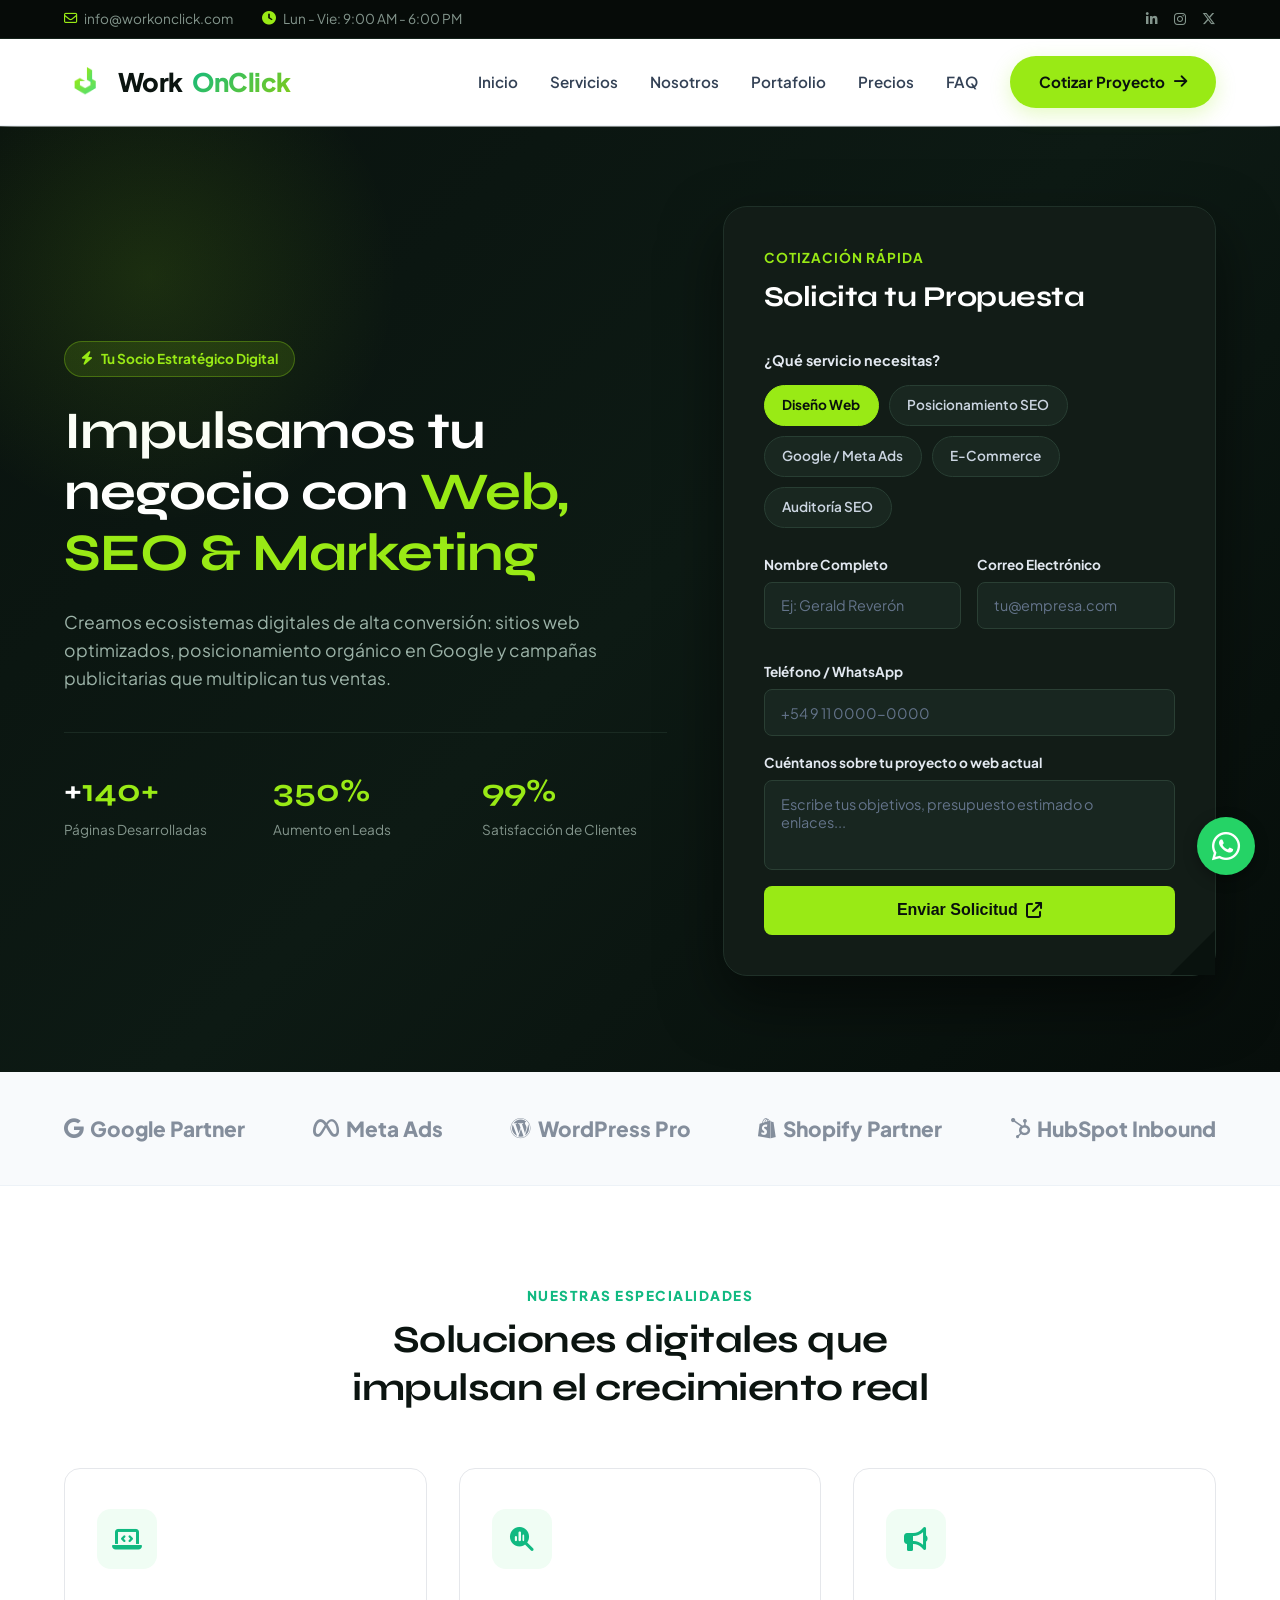
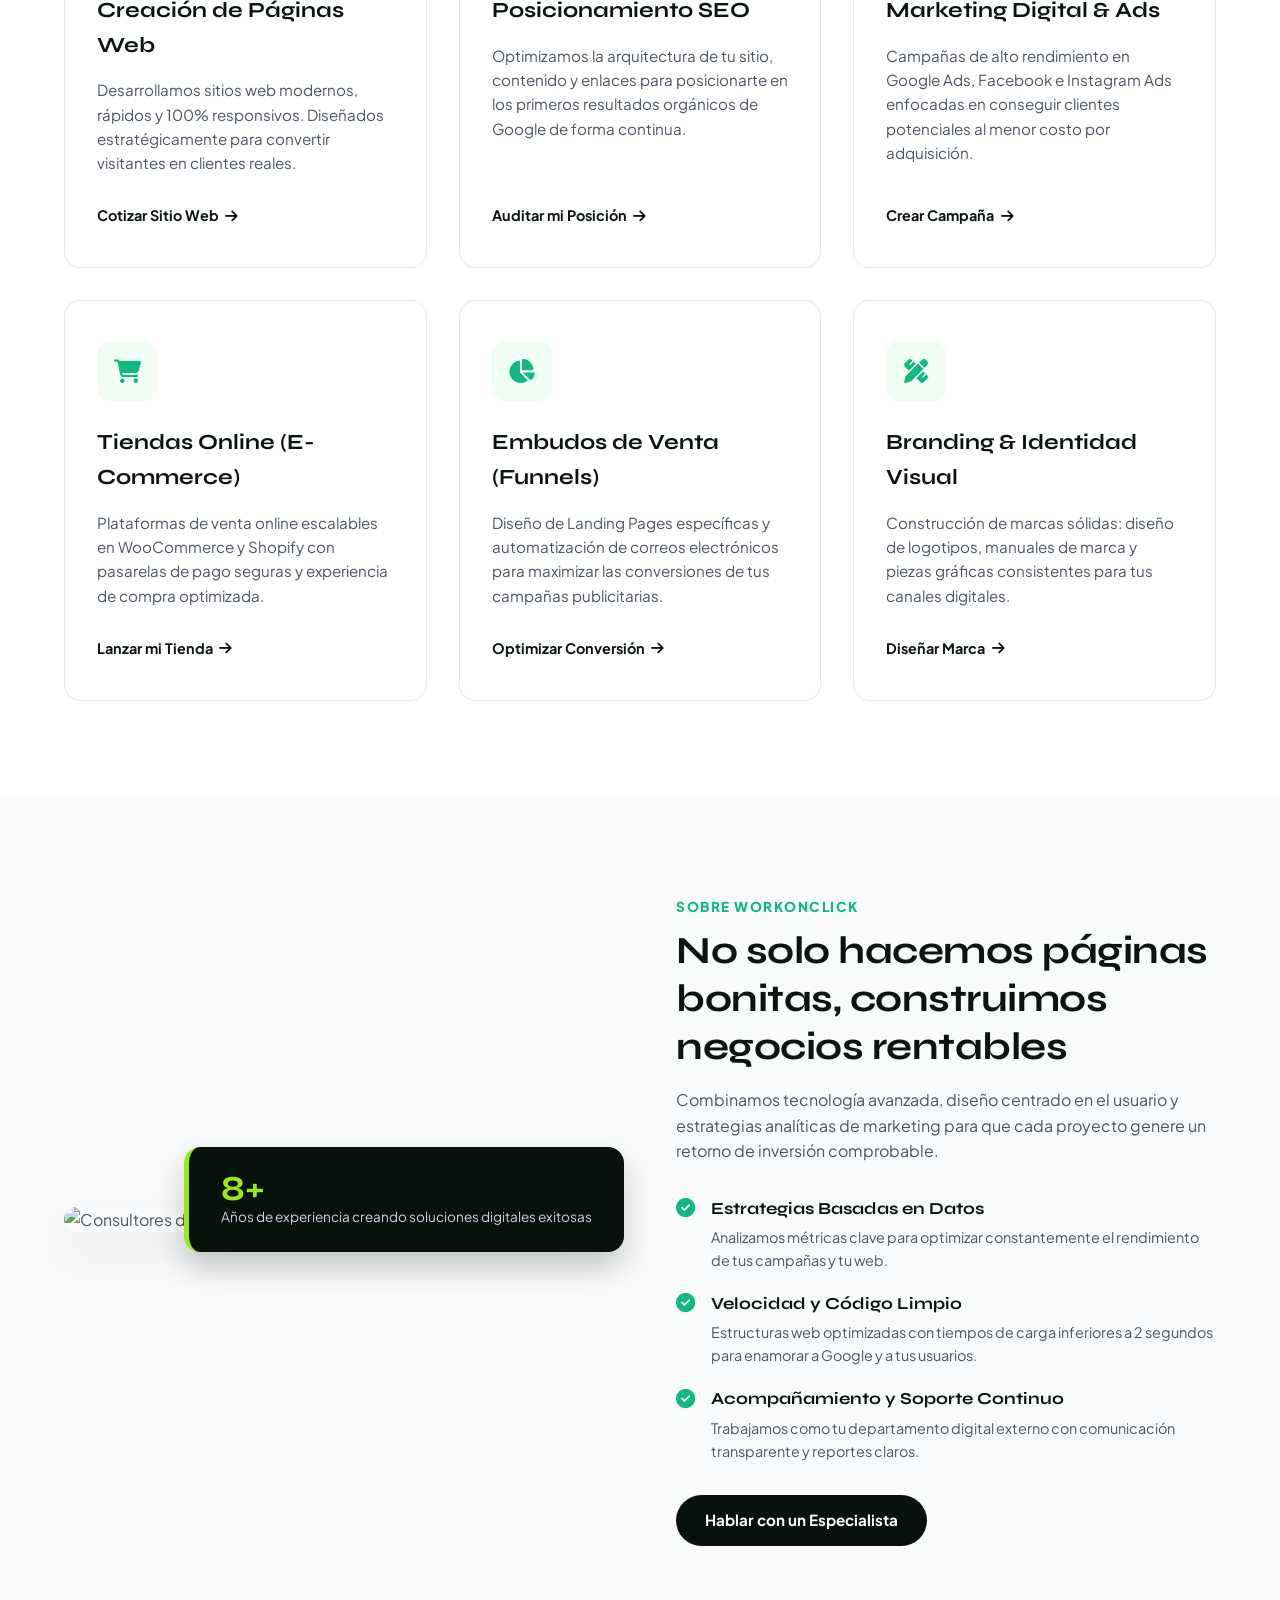
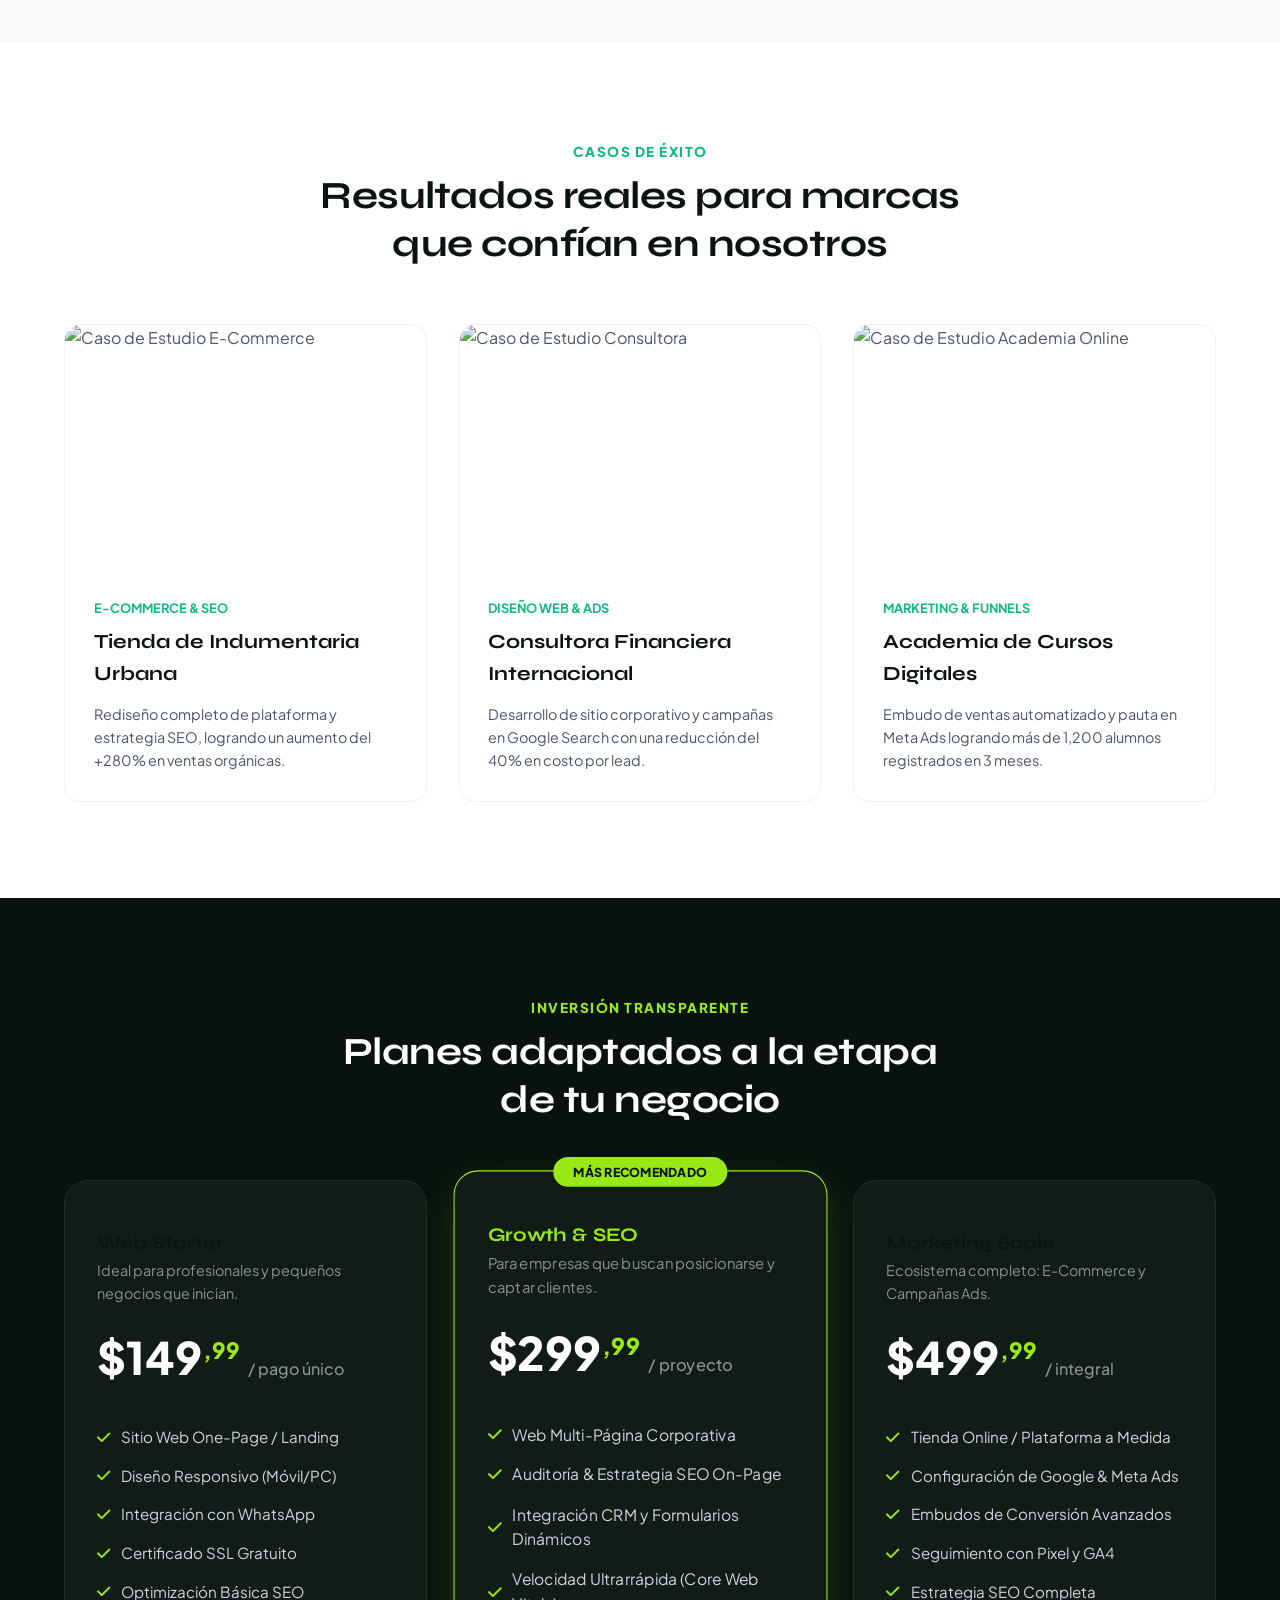
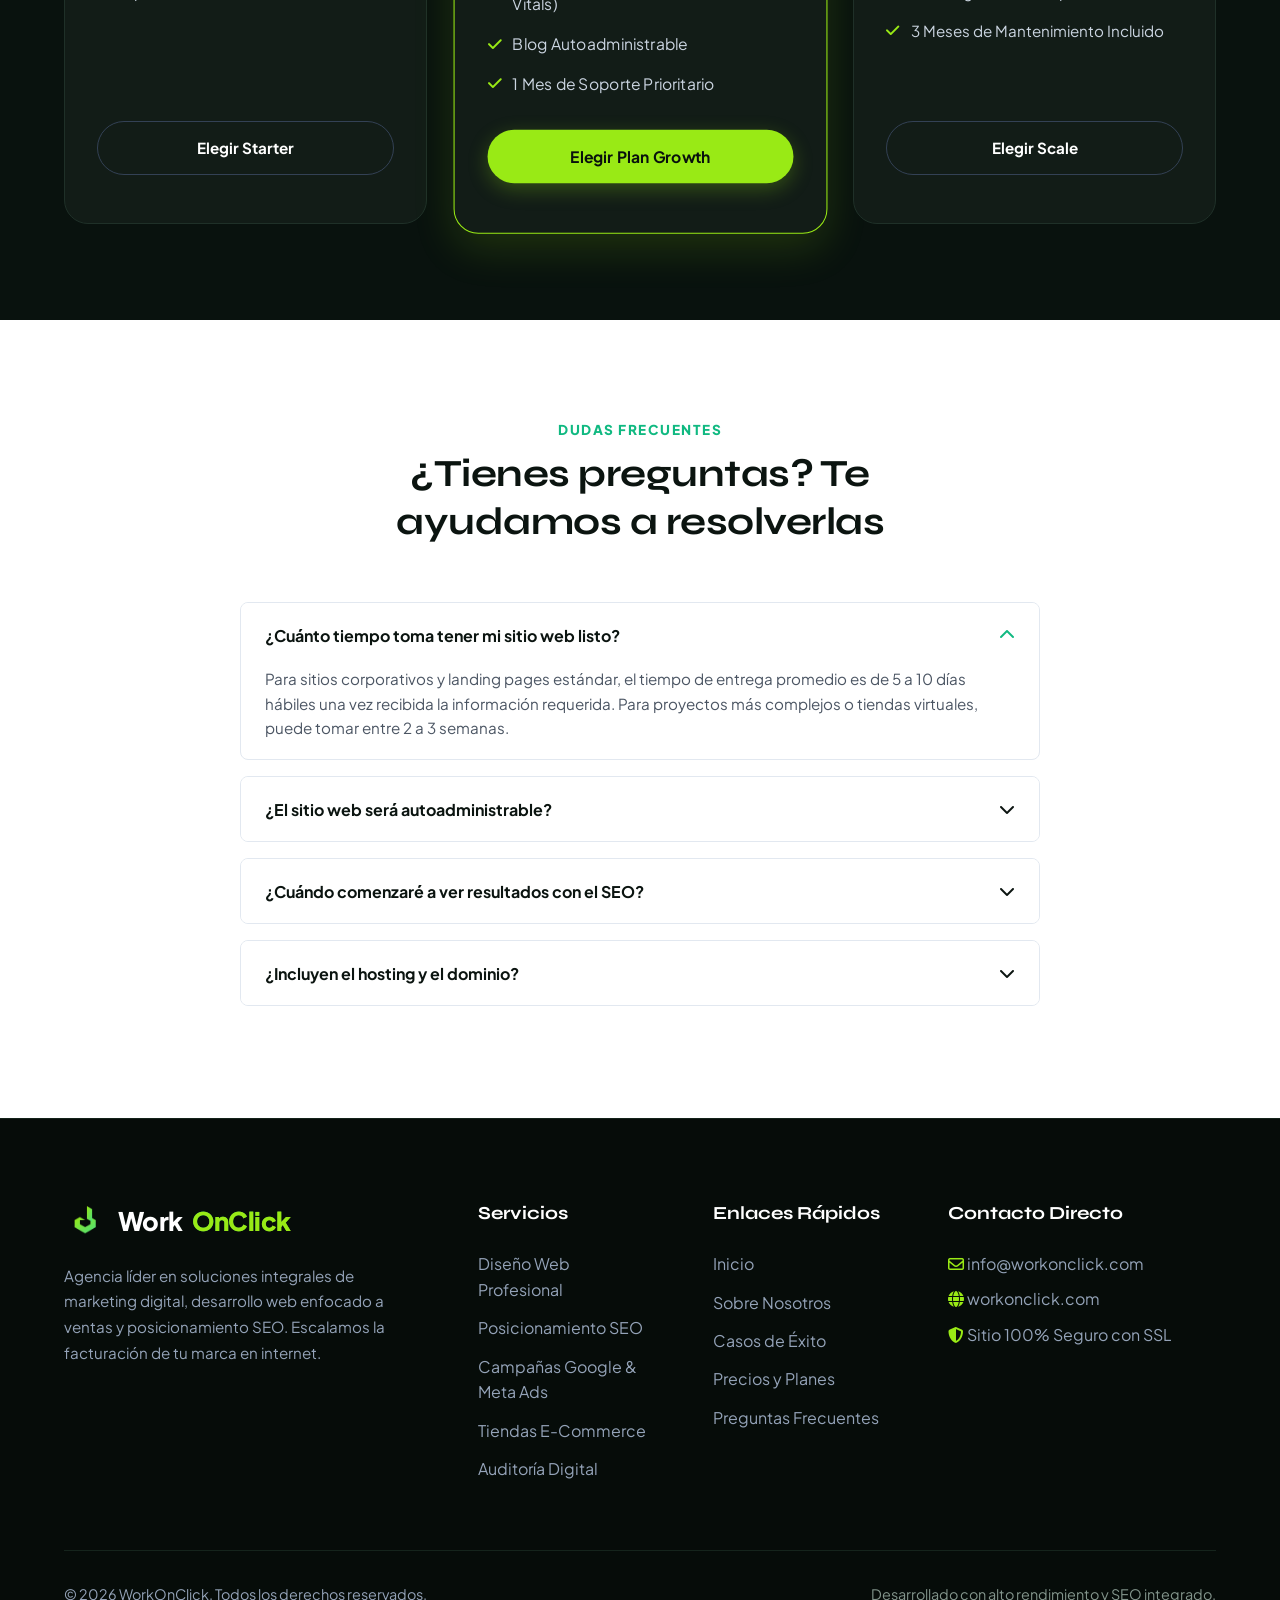
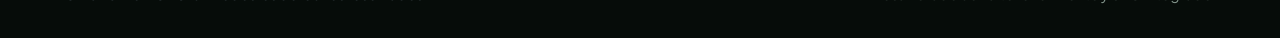
==== commit 3f031b02: "Agregar menu hamburguesa responsive para movil" ====
--- a/index.html
+++ b/index.html
@@ -47,21 +47,30 @@
     </div>
   </div>
 
-  <!-- Header -->
+  <!-- Header con Menú Hamburguesa -->
   <header>
     <div class="container navbar">
       <a href="#" class="logo">
         <img src="favicon.png" alt="WorkOnClick Logo" class="logo-img"> Work<span>OnClick</span>
       </a>
-      <ul class="nav-menu">
-        <li><a href="#hero">Inicio</a></li>
-        <li><a href="#servicios">Servicios</a></li>
-        <li><a href="#nosotros">Nosotros</a></li>
-        <li><a href="#portafolio">Portafolio</a></li>
-        <li><a href="#precios">Precios</a></li>
-        <li><a href="#faq">FAQ</a></li>
-      </ul>
-      <a href="#hero" class="btn btn-lime">Cotizar Proyecto <i class="fa-solid fa-arrow-right"></i></a>
+
+      <!-- Botón Hamburguesa Móvil -->
+      <button class="nav-toggle" id="navToggle" aria-label="Abrir menú de navegación">
+        <i class="fa-solid fa-bars"></i>
+      </button>
+
+      <!-- Menú y Botón Cotizar -->
+      <div class="nav-wrapper" id="navWrapper">
+        <ul class="nav-menu">
+          <li><a href="#hero">Inicio</a></li>
+          <li><a href="#servicios">Servicios</a></li>
+          <li><a href="#nosotros">Nosotros</a></li>
+          <li><a href="#portafolio">Portafolio</a></li>
+          <li><a href="#precios">Precios</a></li>
+          <li><a href="#faq">FAQ</a></li>
+        </ul>
+        <a href="#hero" class="btn btn-lime nav-cta">Cotizar Proyecto <i class="fa-solid fa-arrow-right"></i></a>
+      </div>
     </div>
   </header>
 
@@ -398,7 +407,7 @@
           <div>
             <h3>Marketing Scale</h3>
             <p style="color: var(--text-muted); font-size: 0.9rem;">Ecosistema completo: E-Commerce y Campañas Ads.</p>
-            <div class="price-value">$499<span class="price-cents">,99</span> <span class="price-period">/ integral</span></div>
+            <div class="price-value">$499<span class="price-cents">,99</span> <span>/ integral</span></div>
             <ul class="pricing-features">
               <li><i class="fa-solid fa-check"></i> Tienda Online / Plataforma a Medida</li>
               <li><i class="fa-solid fa-check"></i> Configuración de Google & Meta Ads</li>
--- a/css/style.css
+++ b/css/style.css
@@ -194,6 +194,7 @@
   justify-content: space-between;
   align-items: center;
   padding: 1.1rem 0;
+  position: relative;
 }
 
 .logo {
@@ -229,6 +230,13 @@
   -webkit-text-fill-color: var(--primary) !important;
 }
 
+/* Menú de Escritorio */
+.nav-wrapper {
+  display: flex;
+  align-items: center;
+  gap: 2rem;
+}
+
 .nav-menu {
   display: flex;
   align-items: center;
@@ -244,6 +252,18 @@
 
 .nav-menu a:hover {
   color: #10b981;
+}
+
+/* Botón Hamburguesa (oculto en computadoras) */
+.nav-toggle {
+  display: none;
+  background: none;
+  border: none;
+  font-size: 1.6rem;
+  color: var(--dark-text);
+  cursor: pointer;
+  padding: 0.4rem;
+  line-height: 1;
 }
 
 /* Hero LeadGen */
@@ -910,7 +930,7 @@
   gap: 1rem;
 }
 
-/* Adaptación para pantallas pequeñas */
+/* Adaptación para pantallas intermedias (Tablets) */
 @media (max-width: 992px) {
   .hero-grid, .about-grid {
     grid-template-columns: 1fr;
@@ -926,26 +946,86 @@
   }
 }
 
+/* Adaptación para pantallas pequeñas (Celulares) */
 @media (max-width: 768px) {
   .topbar {
     display: none;
   }
+
+  /* Mostrar botón hamburguesa en móviles */
+  .nav-toggle {
+    display: block;
+  }
+
+  /* Menú desplegable hacia abajo */
+  .nav-wrapper {
+    display: none; /* Se activa con JS agregando la clase active */
+    position: absolute;
+    top: 100%;
+    left: 0;
+    width: 100%;
+    background-color: #ffffff;
+    box-shadow: 0 15px 30px rgba(0, 0, 0, 0.12);
+    border-bottom: 3px solid var(--primary);
+    flex-direction: column;
+    align-items: center;
+    gap: 1.5rem;
+    padding: 2rem 1.5rem;
+    z-index: 1001;
+  }
+
+  .nav-wrapper.active {
+    display: flex;
+  }
+
   .nav-menu {
-    display: none;
-  }
+    flex-direction: column;
+    align-items: center;
+    gap: 1.2rem;
+    width: 100%;
+    text-align: center;
+  }
+
+  .nav-menu a {
+    font-size: 1.1rem;
+    color: var(--dark-text);
+  }
+
+  /* Botón Cotizar Proyecto dentro del desplegable */
+  .nav-cta {
+    width: 100%;
+    max-width: 260px;
+    padding: 0.85rem 1.5rem;
+    font-size: 0.95rem;
+  }
+
+  .logo {
+    font-size: 1.3rem;
+    gap: 0.4rem;
+  }
+
+  .logo-img {
+    width: 34px;
+    height: 34px;
+  }
+
   .hero-title {
     font-size: 2.4rem;
   }
+
   .hero-metrics {
     grid-template-columns: 1fr;
     gap: 1rem;
   }
+
   .input-grid-2 {
     grid-template-columns: 1fr;
   }
+
   .footer-grid {
     grid-template-columns: 1fr;
   }
+
   .whatsapp-float {
     bottom: 20px;
     right: 20px;
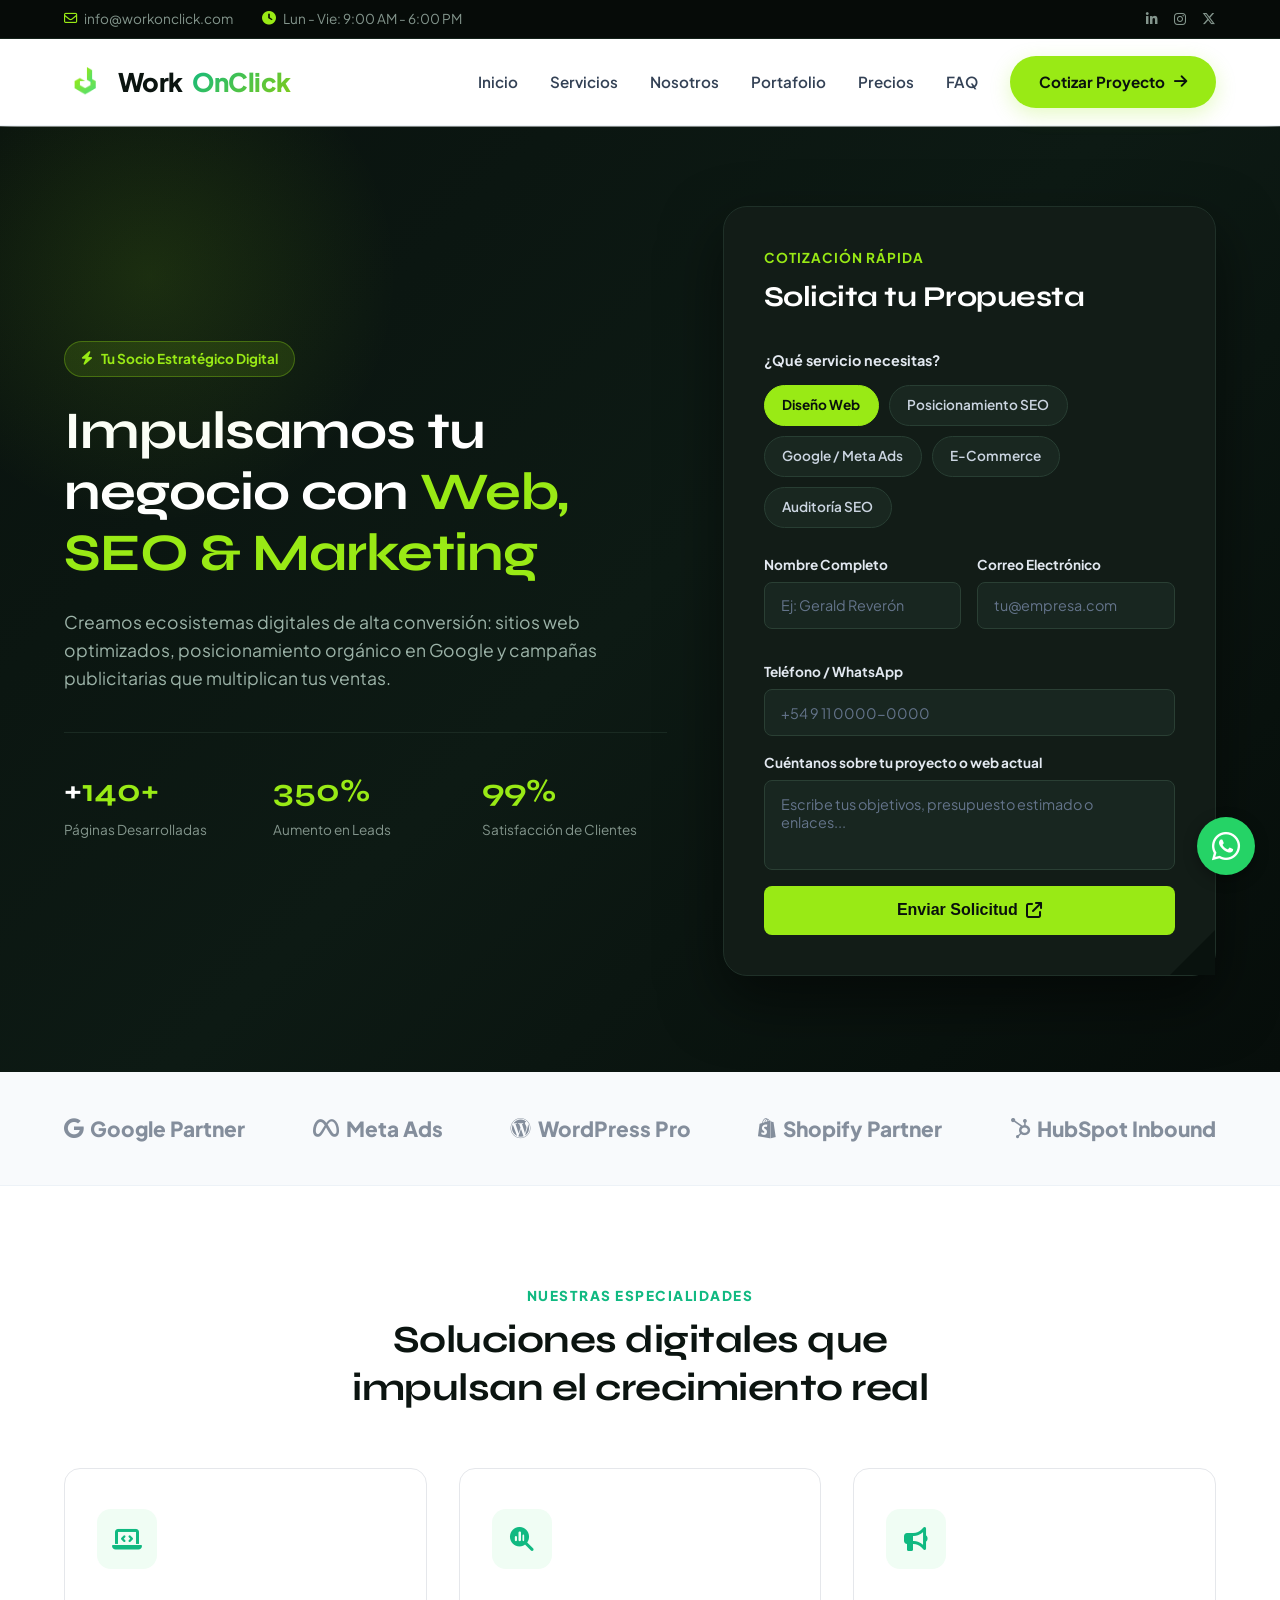
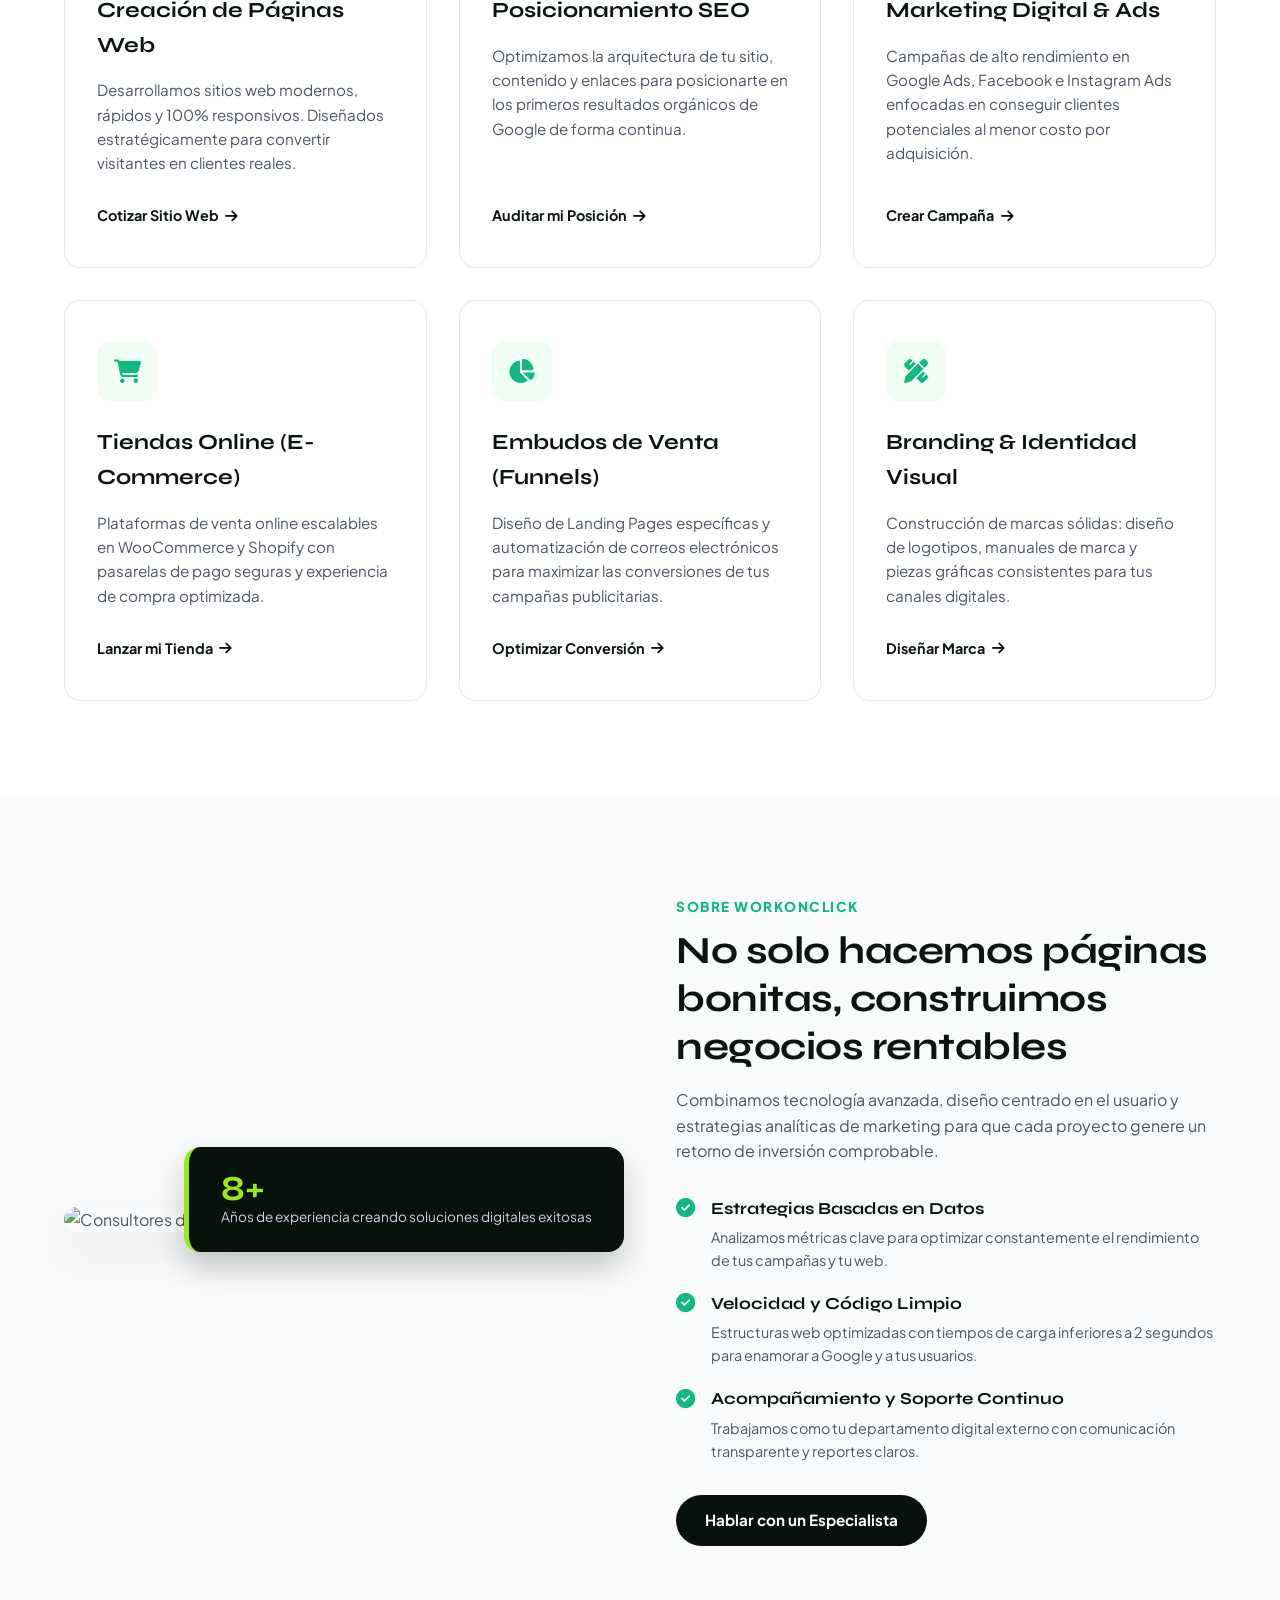
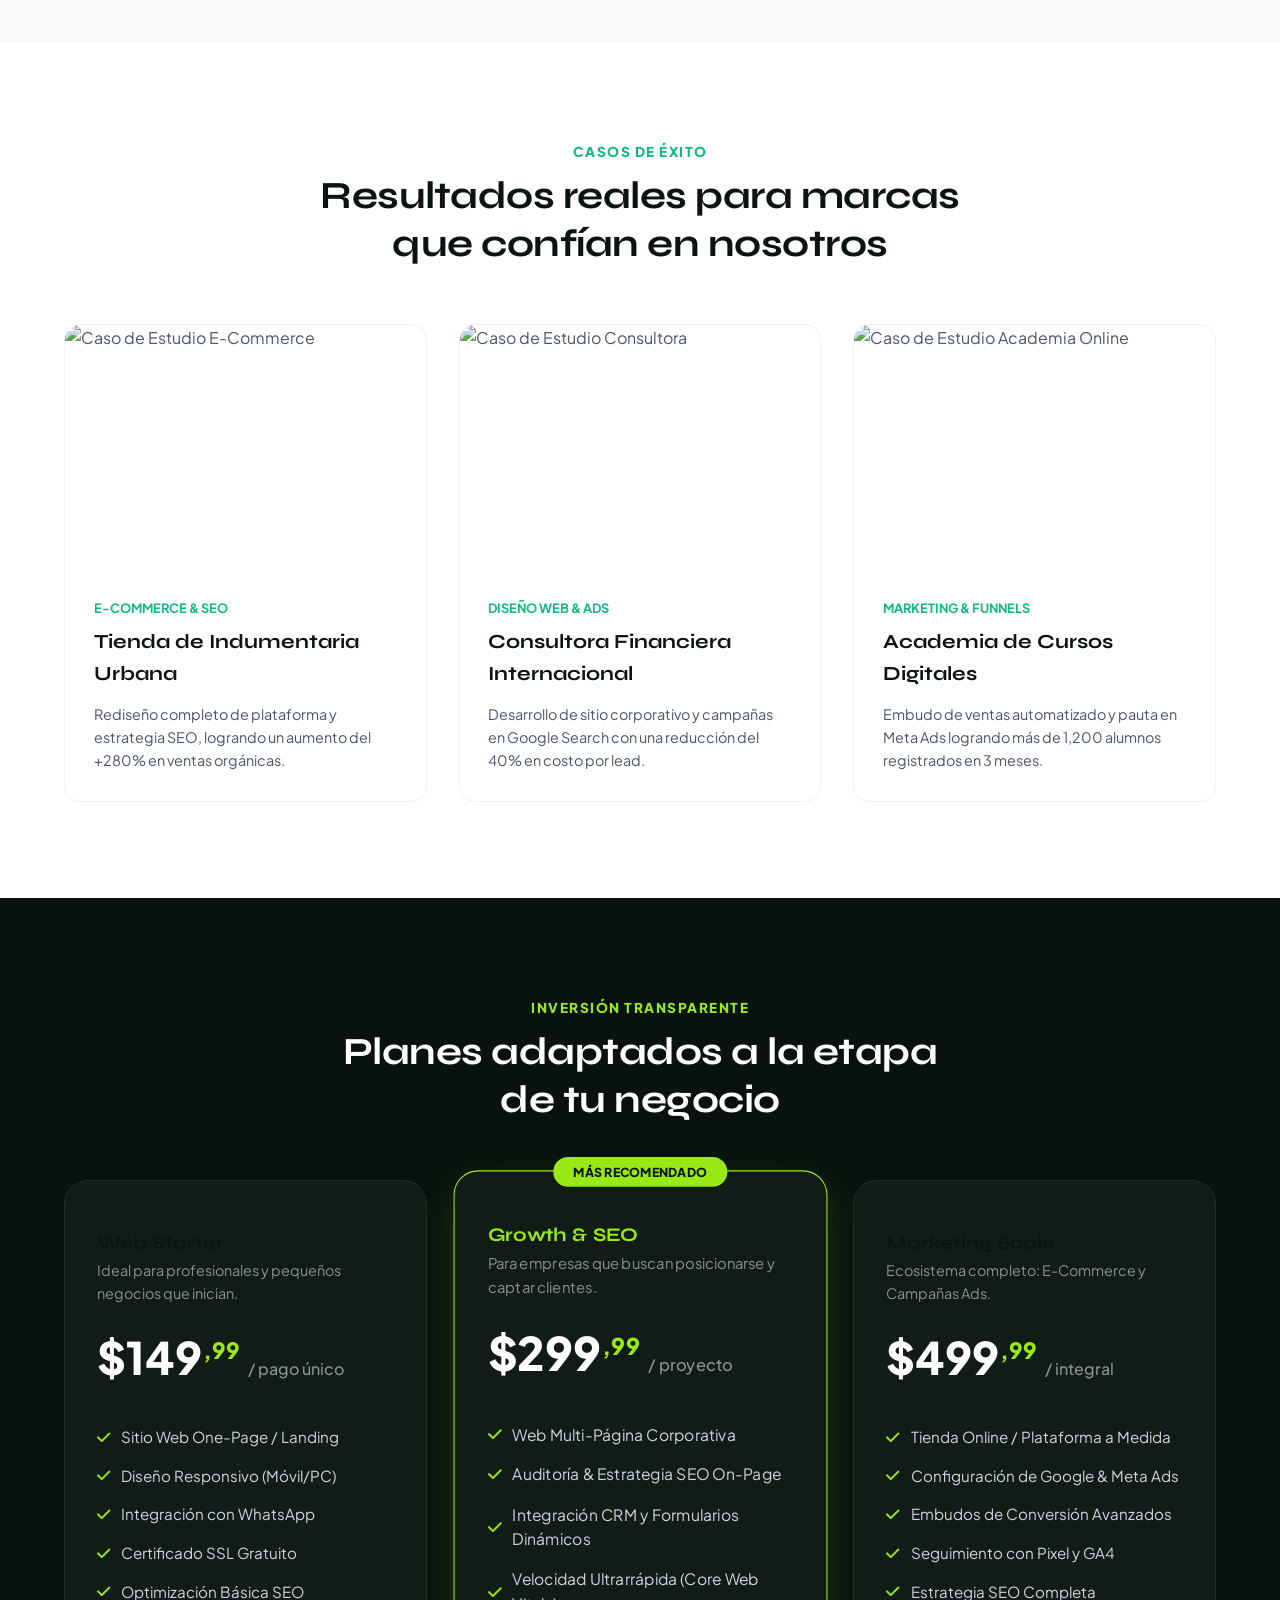
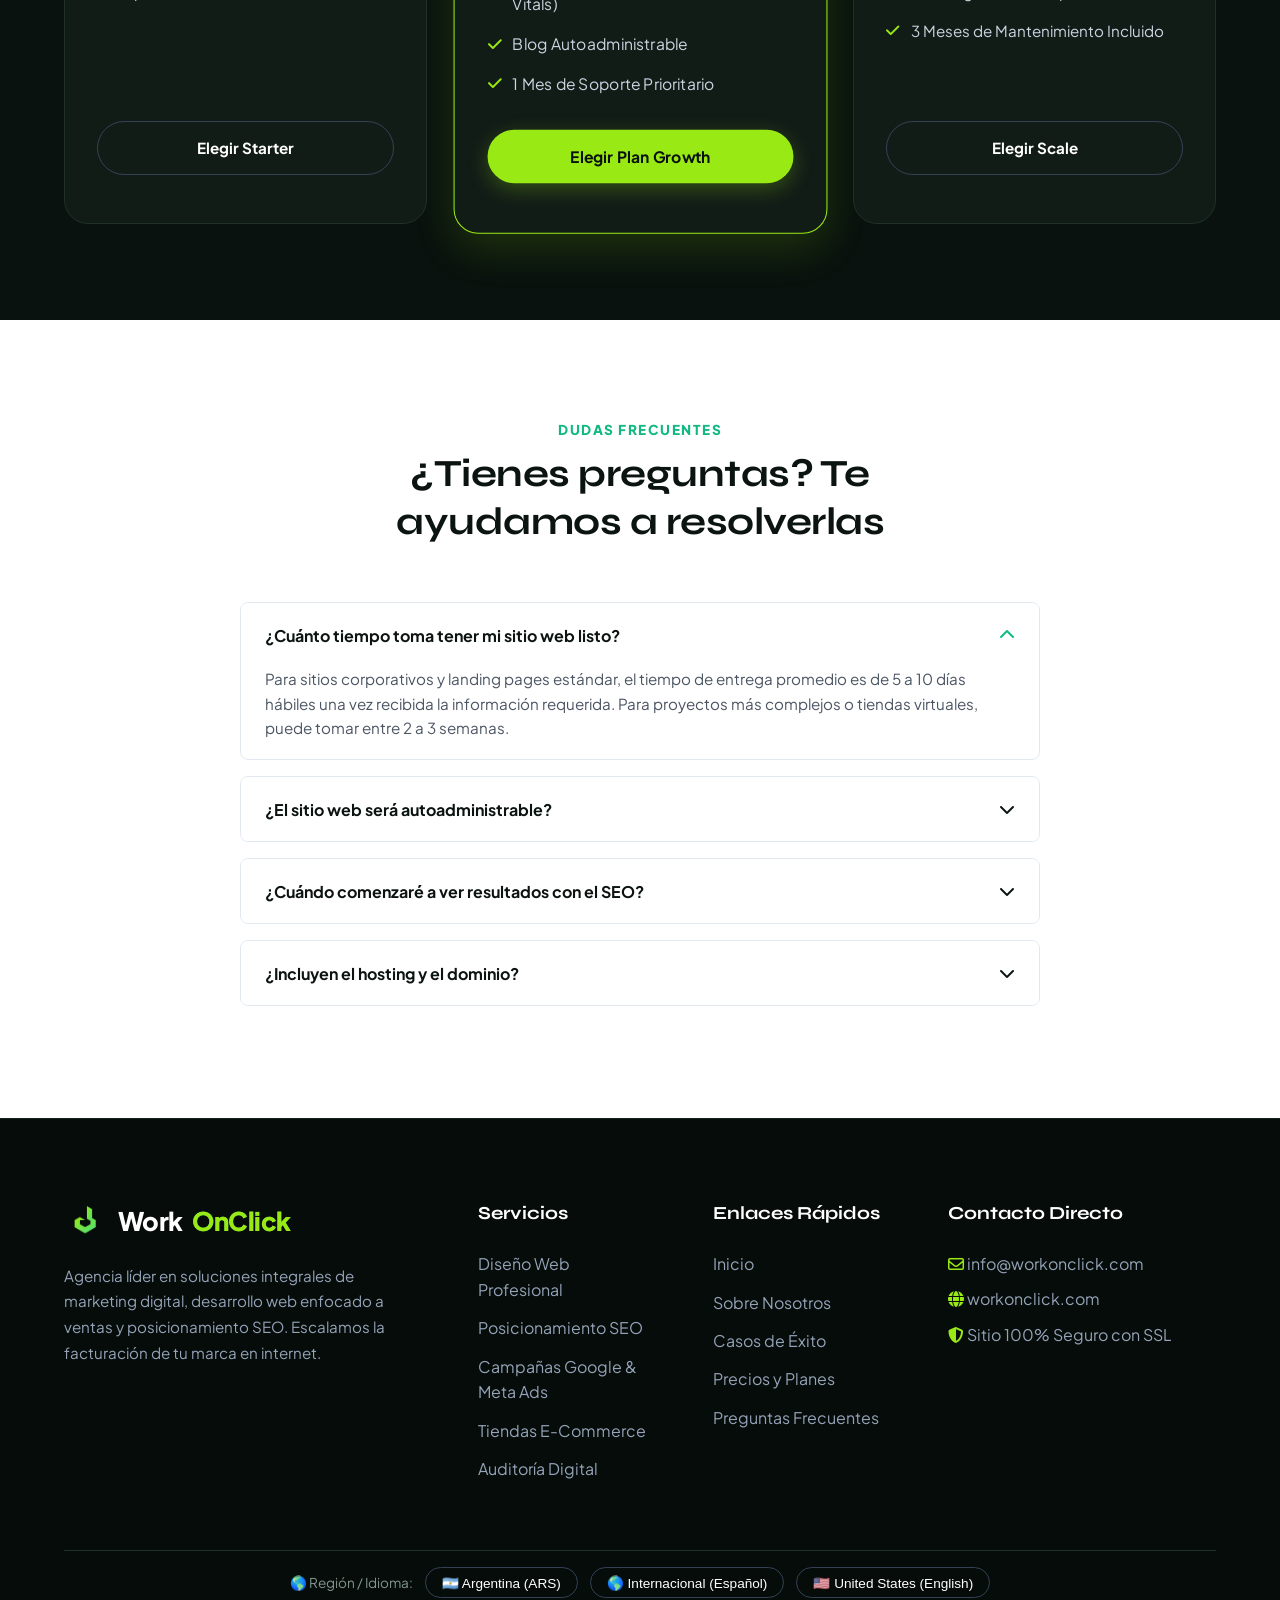
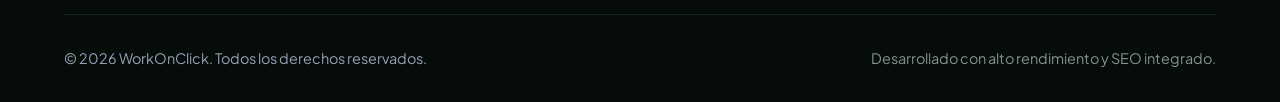
==== commit 5d8bf327: "feat: implement SEO-safe IP geolocation, regional landings (AR, US) and .gitignore" ====
--- a/index.html
+++ b/index.html
@@ -13,6 +13,16 @@
   <meta name="viewport" content="width=device-width, initial-scale=1.0">
   <meta name="description" content="WorkOnClick - Agencia especializada en Diseño Web de Alto Rendimiento, Posicionamiento SEO Estratégico y Marketing Digital para escalar tus ventas.">
   <title>WorkOnClick | Marketing Digital, Creación Web & SEO</title>
+
+  <!-- Script de geolocalización (ejecuta antes del render) -->
+  <script src="js/geoloc.js"></script>
+
+  <!-- SEO: hreflang para variantes regionales -->
+  <link rel="alternate" hreflang="es" href="https://workonclick.com/index.html" />
+  <link rel="alternate" hreflang="es-AR" href="https://workonclick.com/index-ar.html" />
+  <link rel="alternate" hreflang="en" href="https://workonclick.com/index-us.html" />
+  <link rel="alternate" hreflang="x-default" href="https://workonclick.com/index.html" />
+  <link rel="canonical" href="https://workonclick.com/index.html" />
 
   <!-- Favicon -->
   <link rel="icon" type="image/png" href="favicon.png">
@@ -518,12 +528,32 @@
         </div>
       </div>
 
+      <div class="country-selector">
+        <span>🌎 Región / Idioma:</span>
+        <button onclick="changeCountry('AR')">🇦🇷 Argentina (ARS)</button>
+        <button onclick="changeCountry('GLOBAL')">🌎 Internacional (Español)</button>
+        <button onclick="changeCountry('US')">🇺🇸 United States (English)</button>
+      </div>
+
       <div class="footer-bottom">
         <p>&copy; 2026 WorkOnClick. Todos los derechos reservados.</p>
         <p style="color: var(--text-muted);">Desarrollado con alto rendimiento y SEO integrado.</p>
       </div>
     </div>
   </footer>
+
+  <script>
+    function changeCountry(code) {
+        localStorage.setItem('woc_country_manual', code);
+        sessionStorage.removeItem('woc_country_auto');
+        var routes = {
+            AR: 'index-ar.html',
+            US: 'index-us.html',
+            GLOBAL: 'index.html'
+        };
+        window.location.href = routes[code] || 'index.html';
+    }
+  </script>
 
   <!-- Botón Flotante de WhatsApp -->
   <a href="https://wa.me/5491176768356?text=Hola%20WorkOnClick,%20quiero%20cotizar%20un%20proyecto" 
--- a/css/style.css
+++ b/css/style.css
@@ -1033,4 +1033,33 @@
     height: 52px;
     font-size: 28px;
   }
-}+}
+/* Country Selector */
+.country-selector {
+    display: flex;
+    align-items: center;
+    justify-content: center;
+    gap: 0.75rem;
+    padding: 1rem 0;
+    margin-top: 1rem;
+    border-top: 1px solid #1f3028;
+    flex-wrap: wrap;
+}
+.country-selector span {
+    font-size: 0.85rem;
+    color: var(--text-muted);
+}
+.country-selector button {
+    background: transparent;
+    border: 1px solid #334155;
+    color: var(--white);
+    padding: 0.4rem 1rem;
+    border-radius: 50px;
+    font-size: 0.85rem;
+    cursor: pointer;
+    transition: var(--transition);
+}
+.country-selector button:hover {
+    border-color: var(--primary);
+    color: var(--primary);
+}
